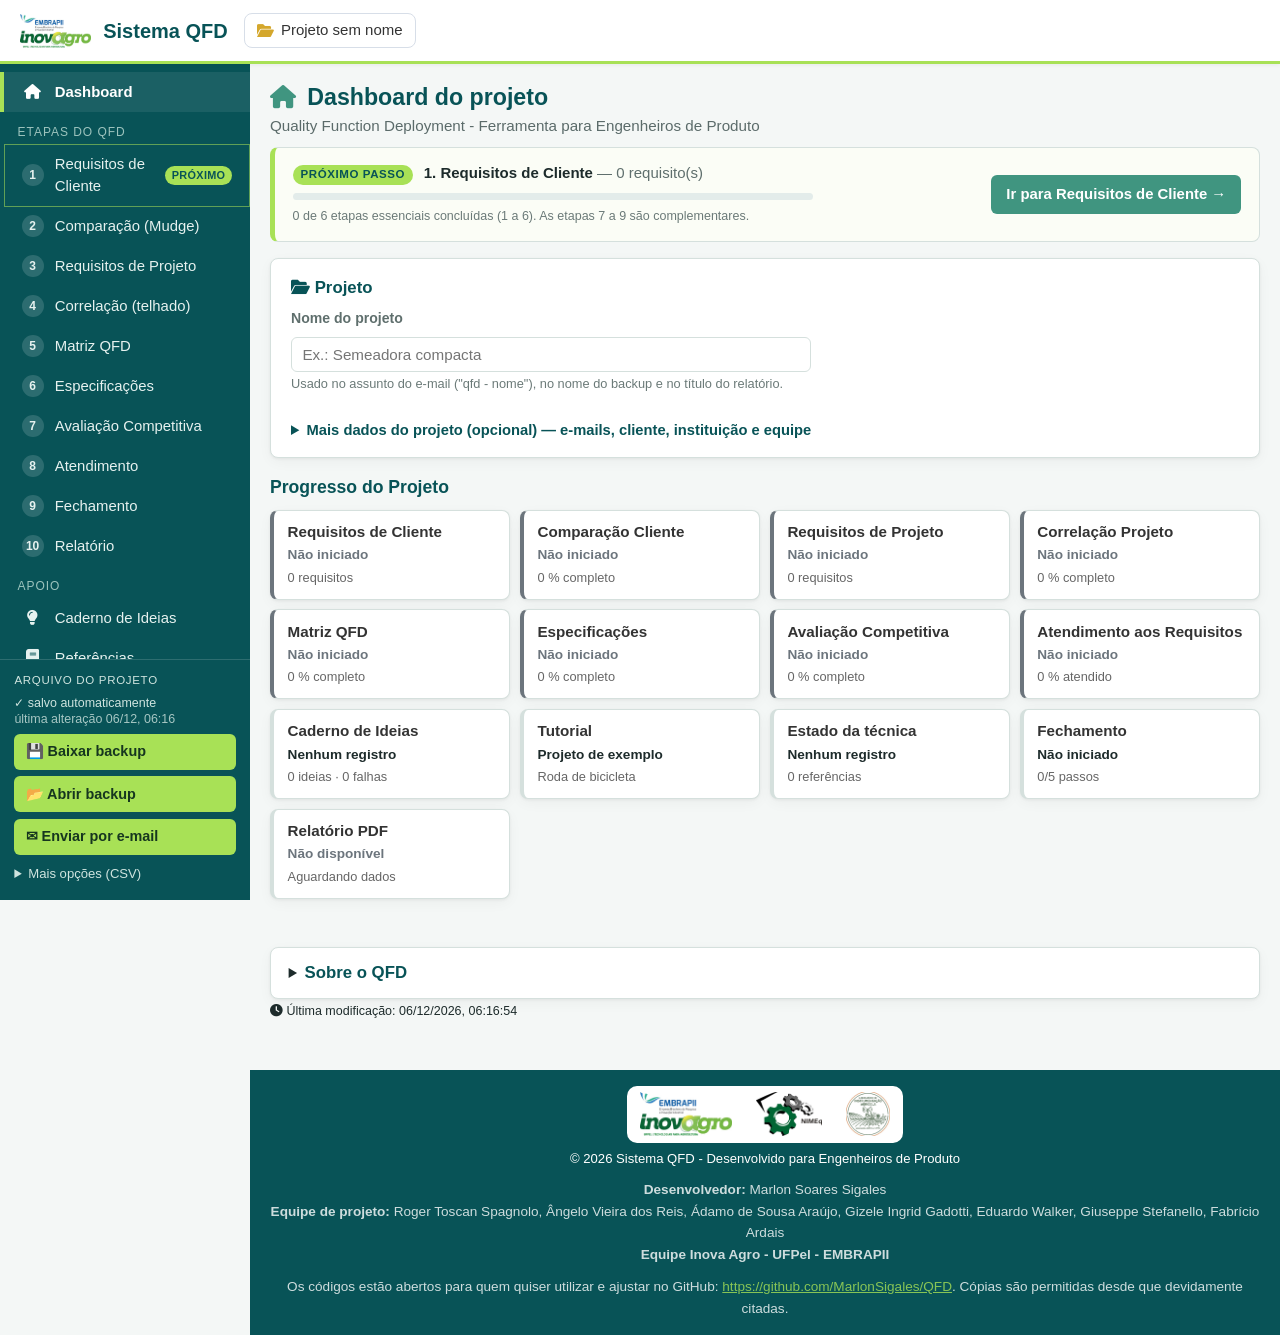
==== index.html @ 93e486d7 "Avaliação competitiva: nosso produto como asterisco no gráfico Além da cor, o nosso produto passa a " ====
<!DOCTYPE html>
<html lang="pt-BR">
<head>
    <meta charset="UTF-8">
    <meta name="viewport" content="width=device-width, initial-scale=1.0">
    <title>Sistema QFD - Quality Function Deployment</title>
    <!-- Preload para o CSS carregar imediatamente (evita carregar só após clique no file://) -->
    <link rel="preload" href="css/style.css?v=20261027d" as="style">
    <link rel="stylesheet" href="css/style.css?v=20261027d">
    <link rel="stylesheet" href="https://cdnjs.cloudflare.com/ajax/libs/font-awesome/6.0.0/css/all.min.css">
</head>
<body class="page-dashboard">

    <header class="topbar">
        <button type="button" class="sidebar-toggle" aria-label="Abrir o menu" aria-controls="sidebar" aria-expanded="false"><i class="fas fa-bars"></i></button>
        <a href="index.html" class="topbar-marca" title="Dashboard">
            <img src="img/logo-inovaagro.png" alt="EMBRAPII - Inova Agro" height="34">
            <span>Sistema QFD</span>
        </a>
        <span class="topbar-projeto" title="Nome do projeto (editar no Dashboard)"><i class="fas fa-folder-open"></i> <span id="topbar-projeto-nome">Projeto</span></span>
        <span class="topbar-selo" title="Os dados ficam salvos neste navegador; exporte o backup para levar a outro computador"><i class="fas fa-globe"></i> guardado no navegador</span>
        <div class="topbar-acoes">
            <div class="nav-dropdown topbar-backup">
                <a href="#" class="dropdown-toggle"><i class="fas fa-database"></i> <span class="topbar-rotulo">Backup &amp; Export</span> <i class="fas fa-chevron-down topbar-seta"></i></a>
                <div class="dropdown-menu">
                    <a href="#" onclick="exportProjectData()"><i class="fas fa-download"></i> Exportar Backup (JSON)</a>
                    <a href="#" onclick="exportarEEnviarEmail()"><i class="fas fa-envelope"></i> Exportar e enviar por e-mail</a>
                    <a href="#" onclick="document.getElementById('import-file').click()"><i class="fas fa-upload"></i> Importar Backup (JSON)</a>
                    <hr>
                    <a href="#" onclick="document.getElementById('import-csv-cliente').click()"><i class="fas fa-file-csv"></i> Importar Req. Cliente (CSV)</a>
                    <a href="#" onclick="document.getElementById('import-csv-projeto').click()"><i class="fas fa-file-csv"></i> Importar Req. Projeto (CSV)</a>
                    <hr>
                    <a href="#" onclick="exportPageData('cliente')"><i class="fas fa-file-export"></i> Exportar Req. Cliente</a>
                    <a href="#" onclick="exportPageData('projeto')"><i class="fas fa-file-export"></i> Exportar Req. Projeto</a>
                    <a href="#" onclick="exportPageData('matriz')"><i class="fas fa-file-export"></i> Exportar Matriz QFD</a>
                </div>
            </div>
        </div>
        <input type="file" id="import-file" style="display: none;" onchange="importProjectData(event)" accept=".json">
        <input type="file" id="import-csv-cliente" style="display: none;" onchange="importCSV(event, 'cliente')" accept=".csv">
        <input type="file" id="import-csv-projeto" style="display: none;" onchange="importCSV(event, 'projeto')" accept=".csv">
    </header>
    <div class="app-shell">
    <aside class="sidebar" id="sidebar">
        <nav aria-label="Etapas do QFD">
            <a href="index.html" class="sidebar-link ativo" aria-current="page" title="Dashboard"><i class="fas fa-home"></i><span>Dashboard</span></a>
            <div class="sidebar-grupo">Etapas do QFD</div>
            <a href="pages/requisitos-cliente.html" class="sidebar-link" title="Requisitos de Cliente"><span class="sidebar-num">1</span><span>Requisitos de Cliente</span></a>
            <a href="pages/comparacao-cliente.html" class="sidebar-link" title="Comparação (Mudge)"><span class="sidebar-num">2</span><span>Comparação (Mudge)</span></a>
            <a href="pages/requisitos-projeto.html" class="sidebar-link" title="Requisitos de Projeto"><span class="sidebar-num">3</span><span>Requisitos de Projeto</span></a>
            <a href="pages/correlacao-projeto.html" class="sidebar-link" title="Correlação (telhado)"><span class="sidebar-num">4</span><span>Correlação (telhado)</span></a>
            <a href="pages/matriz-qfd.html" class="sidebar-link" title="Matriz QFD"><span class="sidebar-num">5</span><span>Matriz QFD</span></a>
            <a href="pages/especificacoes.html" class="sidebar-link" title="Especificações"><span class="sidebar-num">6</span><span>Especificações</span></a>
            <a href="pages/avaliacao-competitiva.html" class="sidebar-link" title="Avaliação Competitiva"><span class="sidebar-num">7</span><span>Avaliação Competitiva</span></a>
            <a href="pages/atendimento-requisitos.html" class="sidebar-link" title="Atendimento"><span class="sidebar-num">8</span><span>Atendimento</span></a>
            <a href="pages/fechamento.html" class="sidebar-link" title="Fechamento (abstração e função global)"><span class="sidebar-num">9</span><span>Fechamento</span></a>
            <a href="pages/relatorio.html" class="sidebar-link" title="Relatório"><span class="sidebar-num">10</span><span>Relatório</span></a>
            <div class="sidebar-grupo">Apoio</div>
            <a href="pages/ideias.html" class="sidebar-link" title="Caderno de Ideias"><i class="fas fa-lightbulb"></i><span>Caderno de Ideias</span></a>
            <a href="pages/referencias.html" class="sidebar-link" title="Estado da técnica e referências"><i class="fas fa-book"></i><span>Referências</span></a>
            <a href="pages/tutorial.html" class="sidebar-link" title="Tutorial: projeto de exemplo (roda de bicicleta)"><i class="fas fa-graduation-cap"></i><span>Tutorial</span></a>
        </nav>
    </aside>
        <div class="app-conteudo">
            <div class="page-titulo">
                <h1><i class="fas fa-home"></i> Dashboard do projeto</h1>
                <p>Quality Function Deployment - Ferramenta para Engenheiros de Produto</p>
            </div>

    <main class="main-content">
        <div class="container">
            <div class="dashboard">

                <div class="proximo-passo" id="proximo-passo"></div>

                <div class="projeto-card">
                    <h3><i class="fas fa-folder-open"></i> Projeto</h3>
                    <div class="projeto-campos projeto-campos-nome">
                        <div class="form-group">
                            <label for="projeto-nome">Nome do projeto</label>
                            <input type="text" id="projeto-nome" class="form-control" maxlength="100" placeholder="Ex.: Semeadora compacta">
                            <small class="form-text">Usado no assunto do e-mail ("qfd - nome"), no nome do backup e no título do relatório.</small>
                        </div>
                    </div>
                    <details class="projeto-mais" id="projeto-mais">
                        <summary>Mais dados do projeto (opcional) — e-mails, cliente, instituição e equipe <span id="projeto-mais-n"></span></summary>
                        <div class="projeto-campos">
                        <div class="form-group">
                            <label for="projeto-emails">E-mails dos envolvidos</label>
                            <textarea id="projeto-emails" class="form-control" rows="2" placeholder="pessoa@exemplo.com, outra@exemplo.com"></textarea>
                            <small class="form-text" id="projeto-emails-aviso">Separe por vírgula ou linha. Recebem o backup ao exportar.</small>
                        </div>
                        <div class="form-group">
                            <label for="projeto-cliente">Cliente</label>
                            <input type="text" id="projeto-cliente" class="form-control" maxlength="120" placeholder="Empresa ou pessoa para quem o produto é desenvolvido">
                        </div>
                        <div class="form-group">
                            <label for="projeto-instituicao">Instituição</label>
                            <input type="text" id="projeto-instituicao" class="form-control" maxlength="160" placeholder="Ex.: UFPel - Inova Agro - EMBRAPII">
                        </div>
                        <div class="form-group projeto-equipe">
                            <label for="projeto-equipe">Equipe</label>
                            <textarea id="projeto-equipe" class="form-control" rows="3" placeholder="Uma pessoa por linha, ex.: Roger Spagnolo — coordenador"></textarea>
                            <small class="form-text">Aparecem na capa do relatório.</small>
                        </div>
                        </div>
                    <div class="projeto-acoes">
                        <button type="button" class="btn btn-primary" onclick="exportarEEnviarEmail()"><i class="fas fa-envelope"></i> Exportar e enviar por e-mail</button>
                        <button type="button" class="btn btn-secondary" id="btn-compartilhar" style="display: none;" onclick="compartilharBackup()"><i class="fas fa-share-alt"></i> Compartilhar com o arquivo anexado</button>
                    </div>
                    <p class="projeto-dica">O e-mail abre já com os envolvidos e o assunto; anexe o arquivo .json que é baixado na mesma hora (links de e-mail não conseguem anexar sozinhos).</p>
                    </details>
                </div>

                <div class="progress-section">
                    <h3>Progresso do Projeto</h3>
                    <div class="progress-cards">
                        <div class="progress-card clickable" id="progress-cliente" onclick="window.location.href='pages/requisitos-cliente.html'">
                            <div class="card-icon">
                                <i class="fas fa-users"></i>
                            </div>
                            <div class="card-content">
                                <h4>Requisitos de Cliente</h4>
                                <p class="status" id="status-cliente">Não iniciado</p>
                                <span class="count" id="count-cliente">0 requisitos</span>
                            </div>
                        </div>

                        <div class="progress-card clickable" id="progress-comparacao" onclick="window.location.href='pages/comparacao-cliente.html'">
                            <div class="card-icon">
                                <i class="fas fa-balance-scale"></i>
                            </div>
                            <div class="card-content">
                                <h4>Comparação Cliente</h4>
                                <p class="status" id="status-comparacao">Não iniciado</p>
                                <span class="count" id="count-comparacao">0% completo</span>
                            </div>
                        </div>

                        <div class="progress-card clickable" id="progress-projeto" onclick="window.location.href='pages/requisitos-projeto.html'">
                            <div class="card-icon">
                                <i class="fas fa-project-diagram"></i>
                            </div>
                            <div class="card-content">
                                <h4>Requisitos de Projeto</h4>
                                <p class="status" id="status-projeto">Não iniciado</p>
                                <span class="count" id="count-projeto">0 requisitos</span>
                            </div>
                        </div>

                        <div class="progress-card clickable" id="progress-correlacao" onclick="window.location.href='pages/correlacao-projeto.html'">
                            <div class="card-icon">
                                <i class="fas fa-network-wired"></i>
                            </div>
                            <div class="card-content">
                                <h4>Correlação Projeto</h4>
                                <p class="status" id="status-correlacao">Não iniciado</p>
                                <span class="count" id="count-correlacao">0% completo</span>
                            </div>
                        </div>

                        <div class="progress-card clickable" id="progress-qfd" onclick="window.location.href='pages/matriz-qfd.html'">
                            <div class="card-icon">
                                <i class="fas fa-table"></i>
                            </div>
                            <div class="card-content">
                                <h4>Matriz QFD</h4>
                                <p class="status" id="status-qfd">Não iniciado</p>
                                <span class="count" id="count-qfd">0% completo</span>
                            </div>
                        </div>

                        <div class="progress-card clickable" id="progress-especificacoes" onclick="window.location.href='pages/especificacoes.html'">
                            <div class="card-icon">
                                <i class="fas fa-clipboard-list"></i>
                            </div>
                            <div class="card-content">
                                <h4>Especificações</h4>
                                <p class="status" id="status-especificacoes">Não iniciado</p>
                                <span class="count" id="count-especificacoes">0% completo</span>
                            </div>
                        </div>

                        <div class="progress-card clickable" id="progress-competitiva" onclick="window.location.href='pages/avaliacao-competitiva.html'">
                            <div class="card-icon">
                                <i class="fas fa-chart-line"></i>
                            </div>
                            <div class="card-content">
                                <h4>Avaliação Competitiva</h4>
                                <p class="status" id="status-competitiva">Não iniciado</p>
                                <span class="count" id="count-competitiva">0% completo</span>
                            </div>
                        </div>

                        <div class="progress-card clickable" id="progress-atendimento" onclick="window.location.href='pages/atendimento-requisitos.html'">
                            <div class="card-icon">
                                <i class="fas fa-check-double"></i>
                            </div>
                            <div class="card-content">
                                <h4>Atendimento aos Requisitos</h4>
                                <p class="status" id="status-atendimento">Não iniciado</p>
                                <span class="count" id="count-atendimento">0% atendido</span>
                            </div>
                        </div>

                        <div class="progress-card clickable" id="progress-ideias" onclick="window.location.href='pages/ideias.html'">
                            <div class="card-icon">
                                <i class="fas fa-lightbulb"></i>
                            </div>
                            <div class="card-content">
                                <h4>Caderno de Ideias</h4>
                                <p class="status" id="status-ideias">Nenhum registro</p>
                                <span class="count" id="count-ideias">0 ideias · 0 falhas</span>
                            </div>
                        </div>

                        <div class="progress-card clickable" id="progress-tutorial" onclick="window.location.href='pages/tutorial.html'">
                            <div class="card-icon">
                                <i class="fas fa-graduation-cap"></i>
                            </div>
                            <div class="card-content">
                                <h4>Tutorial</h4>
                                <p class="status">Projeto de exemplo</p>
                                <span class="count">Roda de bicicleta</span>
                            </div>
                        </div>

                        <div class="progress-card clickable" id="progress-referencias" onclick="window.location.href='pages/referencias.html'">
                            <div class="card-icon">
                                <i class="fas fa-book"></i>
                            </div>
                            <div class="card-content">
                                <h4>Estado da técnica</h4>
                                <p class="status" id="status-referencias">Nenhum registro</p>
                                <span class="count" id="count-referencias">0 referências</span>
                            </div>
                        </div>

                        <div class="progress-card clickable" id="progress-fechamento" onclick="window.location.href='pages/fechamento.html'">
                            <div class="card-icon">
                                <i class="fas fa-flag-checkered"></i>
                            </div>
                            <div class="card-content">
                                <h4>Fechamento</h4>
                                <p class="status" id="status-fechamento">Não iniciado</p>
                                <span class="count" id="count-fechamento">0/5 passos</span>
                            </div>
                        </div>

                        <div class="progress-card clickable" id="progress-relatorio" onclick="window.location.href='pages/relatorio.html'">
                            <div class="card-icon">
                                <i class="fas fa-file-pdf"></i>
                            </div>
                            <div class="card-content">
                                <h4>Relatório PDF</h4>
                                <p class="status" id="status-relatorio">Não disponível</p>
                                <span class="count" id="count-relatorio">Aguardando dados</span>
                            </div>
                        </div>
                    </div>
                </div>

                <details class="info-section sobre-qfd">
                    <summary><h3>Sobre o QFD</h3></summary>
                    <p>O Quality Function Deployment (QFD) é uma metodologia de desenvolvimento de produtos que traduz as necessidades dos clientes em características técnicas específicas. Este sistema guia você através de todas as etapas necessárias para criar uma matriz QFD completa.</p>
                    
                    <div class="steps-overview">
                        <div class="step">
                            <div class="step-number">1</div>
                            <div class="step-content">
                                <h4>Requisitos de Cliente</h4>
                                <p>Defina o que o cliente deseja do produto</p>
                            </div>
                        </div>
                        <div class="step">
                            <div class="step-number">2</div>
                            <div class="step-content">
                                <h4>Comparação Par a Par</h4>
                                <p>Hierarquize a importância dos requisitos</p>
                            </div>
                        </div>
                        <div class="step">
                            <div class="step-number">3</div>
                            <div class="step-content">
                                <h4>Requisitos de Projeto</h4>
                                <p>Defina as características técnicas</p>
                            </div>
                        </div>
                        <div class="step">
                            <div class="step-number">4</div>
                            <div class="step-content">
                                <h4>Correlação</h4>
                                <p>Analise as relações entre requisitos técnicos</p>
                            </div>
                        </div>
                        <div class="step">
                            <div class="step-number">5</div>
                            <div class="step-content">
                                <h4>Matriz QFD</h4>
                                <p>Relacione requisitos de cliente com projeto</p>
                            </div>
                        </div>
                        <div class="step">
                            <div class="step-number">6</div>
                            <div class="step-content">
                                <h4>Especificações</h4>
                                <p>Defina unidades, valores e aspectos indesejáveis</p>
                            </div>
                        </div>
                        <div class="step">
                            <div class="step-number">7</div>
                            <div class="step-content">
                                <h4>Avaliação Competitiva</h4>
                                <p>Compare com os concorrentes na visão dos clientes</p>
                            </div>
                        </div>
                        <div class="step">
                            <div class="step-number">8</div>
                            <div class="step-content">
                                <h4>Atendimento</h4>
                                <p>Verifique quanto o projeto atende a cada requisito do cliente</p>
                            </div>
                        </div>
                        <div class="step">
                            <div class="step-number">9</div>
                            <div class="step-content">
                                <h4>Relatório</h4>
                                <p>Gere o documento final em PDF</p>
                            </div>
                        </div>
                    </div>
                </details>
            </div>
        </div>
    </main>

    <footer class="footer">
        <div class="container">
            <div class="footer-logos">
                <img src="img/logo-inovaagro.png" alt="EMBRAPII - Inova Agro - UFPel" height="64">
                <img src="img/logo-nimeq.png" alt="NIMEq" height="64">
                <img src="img/logo-instagri.png" alt="Laboratório de Instrumentação Agrícola - UFPel" height="64">
            </div>
            <p>&copy; 2026 Sistema QFD - Desenvolvido para Engenheiros de Produto</p>
            <p class="footer-credits">
                <strong>Desenvolvedor:</strong> Marlon Soares Sigales<br>
                <strong>Equipe de projeto:</strong> Roger Toscan Spagnolo, Ângelo Vieira dos Reis, Ádamo de Sousa Araújo, Gizele Ingrid Gadotti, Eduardo Walker, Giuseppe Stefanello, Fabrício Ardais<br>
                <strong>Equipe Inova Agro - UFPel - EMBRAPII</strong>
            </p>
            <p class="footer-credits">
                Os códigos estão abertos para quem quiser utilizar e ajustar no GitHub: <a href="https://github.com/MarlonSigales/QFD" target="_blank" rel="noopener">https://github.com/MarlonSigales/QFD</a>.
                Cópias são permitidas desde que devidamente citadas.
            </p>
        </div>
    </footer>
        </div>
    </div>

    <script src="js/database.js?v=20261027d"></script>
    <script src="js/utils.js?v=20261027d"></script>
    <script src="js/dashboard.js?v=20261027d"></script>
</body>
</html>
---- css/style.css ----
/* Reset e configurações básicas */
* {
    margin: 0;
    padding: 0;
    box-sizing: border-box;
}

:root {
    /* Identidade visual do Gestão de Projetos (Inova Agro) */
    --qfd-teal: #085357;        /* barra lateral, títulos */
    --qfd-teal-claro: #1b6064;  /* item ativo da barra lateral */
    --qfd-verde: #409580;       /* botões, subtítulos, barras */
    --qfd-verde-escuro: #337a68;
    --qfd-limao: #a8e156;       /* destaques */
    --qfd-verde-claro: #eef7f4; /* fundos de destaque */
    --qfd-tabela: #eef5d5;      /* cabeçalho de tabela claro */
    --qfd-fundo: #f4f7f6;
    --qfd-perigo: #b3261e;
    --qfd-sidebar: 250px;
    --qfd-topbar: 64px;
}

body {
    font-family: 'Segoe UI', Tahoma, Geneva, Verdana, sans-serif;
    line-height: 1.6;
    color: #333;
    background-color: var(--qfd-fundo);
}

.container {
    max-width: 1200px;
    margin: 0 auto;
    padding: 0 20px;
}

/* Conteúdo principal */
.main-content {
    padding: 2rem 0;
    min-height: calc(100vh - 200px);
}

/* Dashboard */
.dashboard h2 {
    color: #333;
    margin-bottom: 2rem;
    font-size: 2rem;
    text-align: center;
}

.progress-section {
    margin-bottom: 3rem;
}

.progress-section h3 {
    color: #555;
    margin-bottom: 1.5rem;
    font-size: 1.5rem;
}

.progress-cards {
    display: grid;
    grid-template-columns: repeat(auto-fit, minmax(300px, 1fr));
    gap: 1.5rem;
    margin-bottom: 2rem;
}

.progress-card {
    background: white;
    border-radius: 12px;
    padding: 1.5rem;
    box-shadow: 0 4px 15px rgba(0,0,0,0.1);
    transition: transform 0.3s ease, box-shadow 0.3s ease;
    border-left: 4px solid var(--qfd-verde);
}

.progress-card:hover {
    transform: translateY(-5px);
    box-shadow: 0 8px 25px rgba(0,0,0,0.15);
}

.progress-card.clickable {
    cursor: pointer;
}

.progress-card {
    display: flex;
    align-items: center;
    gap: 1rem;
}

.card-icon {
    background: var(--qfd-verde);
    color: white;
    width: 60px;
    height: 60px;
    border-radius: 12px;
    display: flex;
    align-items: center;
    justify-content: center;
    font-size: 1.5rem;
}

.card-content h4 {
    color: #333;
    margin-bottom: 0.5rem;
    font-size: 1.1rem;
}

.status {
    font-weight: 600;
    margin-bottom: 0.25rem;
}

.status.completed {
    color: #28a745;
}

.status.in-progress {
    color: #ffc107;
}

.status.not-started {
    color: #6c757d;
}

.count {
    font-size: 0.9rem;
    color: #666;
}

/* Ações rápidas */
.quick-actions {
    margin-bottom: 3rem;
}

.quick-actions h3 {
    color: #555;
    margin-bottom: 1.5rem;
    font-size: 1.5rem;
}

.action-buttons {
    display: flex;
    gap: 1rem;
    flex-wrap: wrap;
}

/* Botões */
.btn {
    display: inline-flex;
    align-items: center;
    gap: 0.5rem;
    padding: 0.75rem 1.5rem;
    border: none;
    border-radius: 8px;
    text-decoration: none;
    font-weight: 600;
    cursor: pointer;
    transition: all 0.3s ease;
    font-size: 0.95rem;
}

.btn-primary {
    background: var(--qfd-verde);
    color: white;
}

.btn-primary:hover {
    transform: translateY(-2px);
    box-shadow: 0 5px 15px rgba(64, 149, 128, 0.4);
}

.btn-secondary {
    background: #6c757d;
    color: white;
}

.btn-secondary:hover {
    background: #5a6268;
    transform: translateY(-2px);
}

.btn-danger {
    background: #dc3545;
    color: white;
}

.btn-danger:hover {
    background: #c82333;
    transform: translateY(-2px);
}

.btn-success {
    background: #28a745;
    color: white;
}

.btn-success:hover {
    background: #218838;
    transform: translateY(-2px);
}

/* Seção de informações */
.info-section {
    background: white;
    border-radius: 12px;
    padding: 2rem;
    box-shadow: 0 4px 15px rgba(0,0,0,0.1);
}

.info-section h3 {
    color: #333;
    margin-bottom: 1rem;
    font-size: 1.5rem;
}

.info-section p {
    color: #666;
    margin-bottom: 2rem;
    line-height: 1.7;
}

.steps-overview {
    display: grid;
    grid-template-columns: repeat(auto-fit, minmax(250px, 1fr));
    gap: 1.5rem;
}

.step {
    display: flex;
    align-items: flex-start;
    gap: 1rem;
}

.step-number {
    background: var(--qfd-verde);
    color: white;
    width: 40px;
    height: 40px;
    border-radius: 50%;
    display: flex;
    align-items: center;
    justify-content: center;
    font-weight: bold;
    flex-shrink: 0;
}

.step-content h4 {
    color: #333;
    margin-bottom: 0.5rem;
    font-size: 1rem;
}

.step-content p {
    color: #666;
    font-size: 0.9rem;
    margin: 0;
}

/* Formulários */
.form-group {
    margin-bottom: 1.5rem;
}

.form-group label {
    display: block;
    margin-bottom: 0.5rem;
    font-weight: 600;
    color: #333;
}

.form-control {
    width: 100%;
    padding: 0.75rem;
    border: 2px solid #e9ecef;
    border-radius: 8px;
    font-size: 1rem;
    transition: border-color 0.3s ease;
}

.form-control:focus {
    outline: none;
    border-color: var(--qfd-verde);
    box-shadow: 0 0 0 3px rgba(64, 149, 128, 0.1);
}

.form-control.error {
    border-color: #dc3545;
}

/* Tabelas */
.table-container {
    background: white;
    border-radius: 12px;
    overflow: hidden;
    box-shadow: 0 4px 15px rgba(0,0,0,0.1);
    margin-bottom: 2rem;
}

.table {
    width: 100%;
    border-collapse: collapse;
}

.table th,
.table td {
    padding: 1rem;
    text-align: left;
    border-bottom: 1px solid #e9ecef;
}

.table th {
    background: #f8f9fa;
    font-weight: 600;
    color: #333;
}

.table tbody tr:hover {
    background: var(--qfd-verde-claro);
}

/* Cards */
.card {
    background: white;
    border-radius: 12px;
    padding: 1.5rem;
    box-shadow: 0 4px 15px rgba(0,0,0,0.1);
    margin-bottom: 1.5rem;
}

.card-header {
    border-bottom: 1px solid #e9ecef;
    padding-bottom: 1rem;
    margin-bottom: 1rem;
}

.card-title {
    color: #333;
    font-size: 1.25rem;
    margin: 0;
}

/* Matriz QFD específica */
.qfd-container {
    position: relative;
    margin-top: 16px;
    display: flex;
    flex-direction: column;
    align-items: flex-start;
}

.qfd-roof-container {
    display: none !important; /* telhado integrado na tabela unificada */
}

.qfd-roof-container.collapsed {
    display: none;
}

.qfd-roof-table {
    border-collapse: collapse;
    margin: 0;
}

.qfd-roof-cell,
.qfd-roof-cell-readonly {
    width: var(--qfd-rp-width, 44px);
    min-width: var(--qfd-rp-width, 44px);
    max-width: var(--qfd-rp-width, 44px);
    height: 28px;
    border: 1px solid #ddd;
    background: #f8fafc;
    text-align: center;
    vertical-align: middle;
    font-weight: 700;
    font-size: 0.8rem;
    padding: 0;
}

.qfd-roof-cell-readonly {
    pointer-events: none;
    user-select: none;
    cursor: default;
}

.qfd-roof-empty,
.qfd-roof-side-empty {
    width: var(--qfd-rp-width, 44px);
    min-width: var(--qfd-rp-width, 44px);
    max-width: var(--qfd-rp-width, 44px);
    height: 28px;
    border: none;
    background: transparent;
    pointer-events: none;
}

.qfd-roof-label {
    background: var(--qfd-verde-claro);
    color: var(--qfd-teal);
    font-size: 0.75rem;
    font-weight: 600;
    text-align: center;
    vertical-align: middle;
    min-width: 200px;
    pointer-events: none;
}

.qfd-roof-row {
    pointer-events: none;
}

.qfd-roof-cell .symbol {
    font-weight: bold;
}

.qfd-matrix {
    overflow-x: auto;
    background: white;
    border-radius: 0 0 12px 12px;
    box-shadow: 0 4px 15px rgba(0,0,0,0.1);
    width: 100%;
}

.qfd-table {
    min-width: 800px;
    border-collapse: collapse;
}

.qfd-table {
    --qfd-rp-width: 44px;
}

.qfd-table th,
.qfd-table td {
    border: 1px solid #ddd;
    padding: 0.35rem;
    text-align: center;
}

.qfd-table .influence-cell {
    min-width: var(--qfd-rp-width, 44px);
    width: var(--qfd-rp-width, 44px);
    cursor: pointer;
}

.qfd-table th {
    background: var(--qfd-verde);
    color: white;
    font-weight: 600;
}

.qfd-table .req-number-cell {
    width: var(--qfd-rp-width, 44px);
    min-width: var(--qfd-rp-width, 44px);
    max-width: var(--qfd-rp-width, 44px);
    height: 88px;
    padding: 4px 2px;
    vertical-align: bottom;
    cursor: help;
}

.qfd-table .req-number-cell .rp-id {
    display: inline-block;
    writing-mode: vertical-rl;
    transform: rotate(180deg);
    font-size: 0.75rem;
    line-height: 1;
    letter-spacing: 0.2px;
    font-weight: 700;
}

.qfd-table .req-number-cell .rp-sentido {
    display: block;
    font-size: 0.7rem;
    margin-top: 2px;
    opacity: 0.9;
}

.qfd-table .row-header {
    background: #f8f9fa;
    color: #333;
    text-align: left;
    font-weight: 600;
    min-width: 200px;
    position: sticky;
    left: 0;
    z-index: 10;
}

.importance-header,
.importance-value-cell,
.importance-percent-cell {
    min-width: 72px !important;
    width: 72px;
}

.importance-value-cell {
    background: var(--qfd-verde-claro);
    font-weight: bold;
}

.importance-percent-cell {
    background: var(--qfd-verde-claro);
    color: var(--qfd-verde);
}

/* Rodapé da Matriz QFD: somas por requisito de projeto */
.qfd-sum-row td,
.qfd-sum-row th {
    background: var(--qfd-verde-claro);
    font-size: 0.85rem;
    text-align: center;
}

.qfd-sum-row th.row-header {
    text-align: right;
    font-weight: 600;
}

.qfd-sum-total td {
    font-weight: bold;
    border-top: 2px solid var(--qfd-verde);
}

.qfd-sum-percent td {
    color: var(--qfd-verde);
}

/* Destaque da célula ativa no fluxo de preenchimento */
.influence-cell.active-a {
    outline: 2px solid var(--qfd-verde);
    outline-offset: -2px;
}

.influence-cell.active-b {
    outline: 2px solid #16a34a;
    outline-offset: -2px;
}

/* Footer */
.footer {
    background: #333;
    color: white;
    text-align: center;
    padding: 1.5rem 0;
    margin-top: 3rem;
}

.footer-credits {
    font-size: 0.85rem;
    margin-top: 10px;
    opacity: 0.8;
    line-height: 1.6;
}

.footer-credits a {
    color: var(--qfd-limao);
}

/* Responsividade */
@media (max-width: 768px) {
    .progress-cards {
        grid-template-columns: 1fr;
    }
    
    .action-buttons {
        flex-direction: column;
    }
    
    .btn {
        justify-content: center;
    }
    
    .steps-overview {
        grid-template-columns: 1fr;
    }
}

/* Animações */
@keyframes fadeIn {
    from {
        opacity: 0;
        transform: translateY(20px);
    }
    to {
        opacity: 1;
        transform: translateY(0);
    }
}

.fade-in {
    animation: fadeIn 0.5s ease-out;
}

/* Estados de loading */
.loading {
    opacity: 0.6;
    pointer-events: none;
}

.spinner {
    border: 3px solid #f3f3f3;
    border-top: 3px solid var(--qfd-verde);
    border-radius: 50%;
    width: 30px;
    height: 30px;
    animation: spin 1s linear infinite;
    margin: 20px auto;
}

@keyframes spin {
    0% { transform: rotate(0deg); }
    100% { transform: rotate(360deg); }
}

/* Tooltip/Hover Styles */
[data-tooltip] {
    position: relative;
    cursor: help;
}

.report-dict-list {
    margin: 0.5rem 0 1rem 1.25rem;
    padding: 0;
}

.report-dict-list li {
    margin-bottom: 0.35rem;
}

.report-hint {
    font-size: 0.9rem;
    color: #64748b;
    margin-bottom: 0.75rem;
}

/* Alertas */
.alert {
    padding: 1rem;
    border-radius: 8px;
    margin-bottom: 1rem;
    border-left: 4px solid;
}

.alert-success {
    background: #d4edda;
    color: #155724;
    border-left-color: #28a745;
}

.alert-warning {
    background: #fff3cd;
    color: #856404;
    border-left-color: #ffc107;
}

.alert-danger {
    background: #f8d7da;
    color: #721c24;
    border-left-color: #dc3545;
}

.alert-info {
    background: #d1ecf1;
    color: #0c5460;
    border-left-color: #17a2b8;
}

/* Estilos para Dropdown Menu */
.dropdown-menu {
    background-color: white;
    border-top: 2px solid var(--qfd-verde);
}

.dropdown-menu a {
    border-left: 3px solid transparent;
    white-space: nowrap;
}

.dropdown-menu a:hover {
    background-color: var(--qfd-verde-claro);
    border-left-color: var(--qfd-verde);
    padding-left: 20px;
}

/* ========================================================================
   FILTROS DA ANÁLISE (Correlação Projeto)
   ======================================================================== */

.analysis-item.visible {
    display: block;
}

/* Efeito de Hover nas células da matriz */
.influence-cell:hover, .matrix-comparison:hover {
    background-color: var(--qfd-verde-claro) !important;
    cursor: help;
}

.row-header:hover, .matrix-row-header:hover, .matrix-header-cell:hover {
    background-color: var(--qfd-verde-claro) !important;
    cursor: help;
}

/* Correções para Matriz de Comparação */
.matrix-table-wrapper {
    overflow-x: auto;
    max-width: 100%;
    border-radius: 8px;
    box-shadow: 0 2px 10px rgba(0,0,0,0.05);
}

.matrix-table {
    display: table;
    border-collapse: collapse;
    min-width: 100%;
    background: white;
}

.matrix-row {
    display: table-row;
}

.matrix-cell {
    display: table-cell;
    padding: 12px;
    border: 1px solid #e9ecef;
    text-align: center;
    vertical-align: middle;
    min-width: 80px;
}

.matrix-header .matrix-cell {
    background: #f8f9fa;
    font-weight: bold;
    position: sticky;
    top: 0;
    z-index: 10;
}

.matrix-row-header {
    background: #f8f9fa;
    font-weight: bold;
    text-align: left;
    min-width: 200px;
    max-width: 300px;
    white-space: nowrap;
    overflow: hidden;
    text-overflow: ellipsis;
    position: sticky;
    left: 0;
    z-index: 5;
}

.matrix-corner {
    position: sticky;
    left: 0;
    top: 0;
    z-index: 15;
    background: #e9ecef !important;
}

/* Estilos para Somatórios */
.req-summary {
    display: block;
    font-size: 0.8rem;
    color: var(--qfd-verde);
    margin-top: 4px;
}

.matrix-row-total, .matrix-column-total, .matrix-grand-total {
    background: var(--qfd-verde-claro) !important;
    font-weight: bold;
    color: #4a5568;
}

/* Hovers e Tooltips */
.matrix-comparison:hover {
    background-color: var(--qfd-verde-claro) !important;
    cursor: pointer;
}

.matrix-header-cell:hover, .matrix-row-header:hover {
    background-color: #f1f3f5 !important;
}

/* ========================================================================
   MATRIZ DE COMPARAÇÃO - EXIBIÇÃO DO RESULTADO NA CÉLULA
   (número do requisito em cima, importância embaixo)
   ======================================================================== */

.matrix-comparison .comparison-result {
    display: flex;
    flex-direction: column;
    align-items: center;
    justify-content: center;
    gap: 4px;
    line-height: 1.1;
}

.matrix-comparison .comparison-winner .winner-indicator {
    font-weight: 800;
    font-size: 1.05rem;
    color: #212529;
}

.matrix-comparison .comparison-importance .value-indicator {
    font-weight: 700;
    font-size: 0.95rem;
}

/* Cores por importância */
.matrix-comparison .comparison-importance.importance-1 .value-indicator {
    color: #1e60ff; /* azul */
}

.matrix-comparison .comparison-importance.importance-3 .value-indicator {
    color: #1f9d55; /* verde */
}

.matrix-comparison .comparison-importance.importance-5 .value-indicator {
    color: #dc3545; /* vermelho */
    font-weight: 900; /* 5 mais destacado */
}

/* Legenda Separada */
.matrix-legend {
    padding: 1rem;
}

.legend-item {
    padding: 0.75rem;
    background: #f8f9fa;
    border-radius: 6px;
    border-left: 3px solid var(--qfd-verde);
}

.legend-number {
    background: var(--qfd-verde);
    color: white;
    width: 24px;
    height: 24px;
    border-radius: 50%;
    display: flex;
    align-items: center;
    justify-content: center;
    font-size: 0.8rem;
    font-weight: bold;
    flex-shrink: 0;
}

.legend-text {
    flex: 1;
    font-size: 0.9rem;
    white-space: nowrap;
    overflow: hidden;
    text-overflow: ellipsis;
}

.legend-score {
    font-size: 0.8rem;
    font-weight: bold;
    color: #4a5568;
    background: #e2e8f0;
    padding: 2px 8px;
    border-radius: 10px;
}

/* ===== ESTILOS PARA RELATÓRIO PDF ===== */

/* ------------------------------------------------------------------------
   Preview do relatório (relatorio.html / relatorio.js)
   ------------------------------------------------------------------------ */

.report-preview-content {
    background: #eef2f7;
    padding: 1.5rem;
    border-radius: 14px;
    border: 1px solid #d7dee8;
}

.report-page {
    background: white;
    max-width: 980px;
    margin: 0 auto;
    padding: 0;
    border-radius: 14px;
    box-shadow: 0 18px 45px rgba(16, 24, 40, 0.12);
    color: #111827;
    overflow: hidden;
    border: 1px solid #d7dee8;
}

.report-header {
    text-align: left;
    padding: 2.25rem 2.25rem 1.5rem 2.25rem;
    background: var(--qfd-teal);
    color: #ffffff;
    border-bottom: 4px solid var(--qfd-limao);
}

.report-header h1 {
    margin: 0;
    font-size: 1.8rem;
    line-height: 1.25;
    color: #ffffff;
    letter-spacing: 0.2px;
}

.report-header h2 {
    margin: 0.65rem 0 0 0;
    font-size: 1.05rem;
    font-weight: 600;
    color: rgba(255, 255, 255, 0.85);
}

.report-header p {
    margin: 0.85rem 0 0 0;
    color: rgba(255, 255, 255, 0.8);
    font-size: 0.95rem;
}

.report-section {
    margin: 0;
    padding: 1.25rem 2.25rem;
    border: none;
    border-top: 1px solid #e5e7eb;
    background: #ffffff;
}

.report-section h3 {
    margin: 0 0 0.85rem 0;
    font-size: 1.05rem;
    color: #0f172a;
    letter-spacing: 0.3px;
    text-transform: uppercase;
    font-weight: 800;
    display: inline-flex;
    align-items: center;
    gap: 0.5rem;
    padding: 0.35rem 0.75rem;
    border-left: 4px solid var(--qfd-verde);
    background: var(--qfd-verde-claro);
    border-radius: 6px;
}

.report-section p {
    margin: 0;
    color: #374151;
    line-height: 1.65;
}

.report-table,
.roof-table {
    width: 100%;
    border-collapse: collapse;
    margin-top: 0.75rem;
    background: white;
    border: 1px solid #d7dee8;
}

.report-table thead,
.roof-table thead {
    background: var(--qfd-tabela);
    color: var(--qfd-teal);
}

.report-table th,
.report-table td,
.roof-table th,
.roof-table td {
    border: 1px solid #d7dee8;
    padding: 0.65rem 0.8rem;
    font-size: 0.92rem;
    vertical-align: top;
}

.report-table th,
.roof-table th {
    font-weight: 700;
    letter-spacing: 0.2px;
}

.report-table tbody tr:nth-child(even),
.roof-table tbody tr:nth-child(even) {
    background: #f6f8fb;
}

.report-table tbody tr:hover,
.roof-table tbody tr:hover {
    background: var(--qfd-verde-claro);
}

.roof-table td.diagonal {
    background: #e5e7eb;
}

.roof-table td.empty {
    background: #f6f8fb;
}

.roof-table td.corr-cell {
    font-weight: 700;
    text-align: center;
}

/* Separação por terços nas especificações de projeto */
.report-table tr.tercio-superior td {
    background: #dcfce7;
    border-left: 3px solid #16a34a;
}

.report-table tr.tercio-medio td {
    background: #fef2f2;
    border-left: 3px solid #dc2626;
}

.report-table tr.tercio-inferior td {
    background: #fff7ed;
    border-left: 3px solid #ea580c;
}

.report-has-tip {
    cursor: help;
}

.report-has-tip[data-tooltip]:hover {
    outline: 1px dashed var(--qfd-verde);
}

.tercios-legend {
    display: grid;
    gap: 0.45rem;
    margin: 0.25rem 0 0.9rem 0;
}

.tercios-legend .tercio-item {
    border: 1px solid #d7dee8;
    border-left-width: 5px;
    border-radius: 8px;
    padding: 0.55rem 0.7rem;
    font-size: 0.9rem;
    color: #374151;
}

.tercios-legend .tercio-item.tercio-superior {
    border-left-color: #16a34a;
    background: #ecfdf5;
}

.tercios-legend .tercio-item.tercio-medio {
    border-left-color: #dc2626;
    background: #fef2f2;
}

.tercios-legend .tercio-item.tercio-inferior {
    border-left-color: #ea580c;
    background: #fff7ed;
}

/* Matriz QFD compacta para evitar corte no PDF */
.qfd-matrix-report-wrapper {
    overflow-x: auto;
}

.qfd-matrix-report {
    table-layout: fixed;
    width: max-content;
    min-width: 100%;
}

.qfd-matrix-report .qfd-corner-cell {
    min-width: 64px;
}

.qfd-matrix-report .qfd-rp-header {
    width: 24px;
    min-width: 24px;
    max-width: 24px;
    padding: 4px 2px;
    vertical-align: bottom;
    text-align: center;
}

.qfd-matrix-report .qfd-rp-header span {
    display: inline-block;
    writing-mode: vertical-rl;
    transform: rotate(180deg);
    font-size: 0.7rem;
    line-height: 1;
}

.qfd-matrix-report .qfd-rc-label {
    font-weight: 700;
    white-space: nowrap;
}

.qfd-matrix-report .qfd-cell {
    width: 24px;
    min-width: 24px;
    max-width: 24px;
    height: 22px;
    padding: 2px;
    text-align: center;
    font-size: 0.72rem;
    line-height: 1;
}

@media (max-width: 768px) {
    .report-page {
        border-radius: 12px;
    }
    .report-preview-content {
        padding: 0.75rem;
    }
    .report-header {
        padding: 1.5rem 1.25rem 1.1rem 1.25rem;
    }
    .report-section {
        padding: 1rem 1.25rem;
    }
    .report-table th,
    .report-table td,
    .roof-table th,
    .roof-table td {
        padding: 0.45rem 0.5rem;
        font-size: 0.88rem;
    }
}

@page {
    size: A4;
    margin: 2cm;
}

@media print {
    .report-preview-content {
        background: white;
        border: none;
        padding: 0;
    }
    .report-page {
        box-shadow: none;
        border-radius: 0;
        max-width: none;
        margin: 0;
        padding: 0;
        border: none;
    }
    .report-section {
        break-inside: avoid;
    }
}

/* Estilos para Dicionário de Requisitos */
.dictionary-table {
    width: 100%;
    border-collapse: collapse;
    margin: 1rem 0;
}

.dictionary-table thead {
    background: var(--qfd-verde);
    color: white;
}

.dictionary-table th {
    padding: 0.75rem;
    text-align: left;
    font-weight: 600;
}

.dictionary-table td {
    padding: 0.75rem;
    border-bottom: 1px solid #e5e7eb;
}

.dictionary-table tbody tr:hover {
    background: #f8f9fa;
}

.req-code {
    font-weight: 600;
    color: var(--qfd-verde);
    font-family: 'Courier New', monospace;
}

/* Estilos para Telhado QFD */
.roof-matrix-preview {
    margin: 1.5rem 0;
    padding: 1rem;
    background: #f8f9fa;
    border-radius: 8px;
    overflow-x: auto;
}

.roof-table-preview {
    display: inline-block;
    min-width: 100%;
}

.roof-cell-preview {
    display: inline-block;
    width: 40px;
    height: 40px;
    margin: 2px;
    background: white;
    border: 1px solid #e5e7eb;
    border-radius: 4px;
    text-align: center;
    line-height: 40px;
    font-size: 0.85rem;
    font-weight: 600;
}

.roof-cell-preview.positive {
    background: #dcfce7;
    color: #10b981;
    border-color: #10b981;
}

.roof-cell-preview.negative {
    background: #fee2e2;
    color: #dc2626;
    border-color: #dc2626;
}

.roof-cell-preview.strong-positive {
    background: #86efac;
    color: #059669;
    border-color: #059669;
    font-weight: 700;
}

.roof-cell-preview.strong-negative {
    background: #fca5a5;
    color: #991b1b;
    border-color: #991b1b;
    font-weight: 700;
}

/* Estilos para Importância Relativa */
.importance-relative {
    display: flex;
    align-items: center;
    gap: 0.5rem;
}

.importance-bar {
    height: 20px;
    background: linear-gradient(90deg, var(--qfd-verde), var(--qfd-teal));
    border-radius: 4px;
    flex: 1;
    min-width: 100px;
}

.importance-value {
    font-weight: 600;
    color: var(--qfd-verde);
    min-width: 50px;
    text-align: right;
}

/* Hovers para células */
.report-cell-with-hover {
    position: relative;
    cursor: help;
    border-bottom: 1px dotted var(--qfd-verde);
}

.report-cell-with-hover:hover::after {
    content: attr(data-tooltip);
    position: absolute;
    bottom: 100%;
    left: 0;
    background: #1f2937;
    color: white;
    padding: 0.5rem;
    border-radius: 4px;
    font-size: 0.85rem;
    white-space: nowrap;
    z-index: 1000;
    margin-bottom: 5px;
}

.report-header-cell-with-hover {
    position: relative;
    cursor: help;
    border-bottom: 2px dotted var(--qfd-verde);
}

.report-header-cell-with-hover:hover::after {
    content: attr(data-tooltip);
    position: absolute;
    bottom: 100%;
    left: 0;
    background: #1f2937;
    color: white;
    padding: 0.5rem;
    border-radius: 4px;
    font-size: 0.85rem;
    white-space: nowrap;
    z-index: 1000;
    margin-bottom: 5px;
}

/* ===== ESTILOS PARA VISUALIZAÇÃO COMPLETA DO TELHADO QFD ===== */

/* ===== ESTILOS PARA VISUALIZAÇÃO COMPLETA DO TELHADO QFD ===== */

.roof-visualization-container {
    margin: 1.5rem 0;
    padding: 1rem;
    background: #f8f9fa;
    border-radius: 8px;
    overflow-x: auto;
}

.roof-visualization-table {
    width: 100%;
    border-collapse: collapse;
    background: white;
}

.roof-corner {
    width: 60px;
    height: 60px;
    background: #e9ecef;
    border: 1px solid #dee2e6;
}

.roof-header-cell {
    width: 50px;
    height: 50px;
    background: var(--qfd-verde);
    color: white;
    font-weight: 600;
    text-align: center;
    vertical-align: middle;
    border: 1px solid #dee2e6;
    font-size: 0.9rem;
    padding: 0;
}

.roof-row-header {
    width: 60px;
    background: var(--qfd-verde);
    color: white;
    font-weight: 600;
    text-align: center;
    vertical-align: middle;
    border: 1px solid #dee2e6;
    font-size: 0.9rem;
    padding: 0;
}

.roof-cell-upper,
.roof-cell-lower,
.roof-diagonal-cell {
    width: 50px;
    height: 50px;
    border: 1px solid #dee2e6;
    text-align: center;
    vertical-align: middle;
    font-weight: 600;
    font-size: 0.9rem;
    background: white;
}

.roof-diagonal-cell {
    background: var(--qfd-verde-claro);
}

.roof-cell-upper.strong-positive,
.roof-cell-lower.strong-positive {
    background: #86efac;
    color: #059669;
    border-color: #059669;
}

.roof-cell-upper.positive,
.roof-cell-lower.positive {
    background: #dcfce7;
    color: #10b981;
    border-color: #10b981;
}

.roof-cell-upper.negative,
.roof-cell-lower.negative {
    background: #fee2e2;
    color: #dc2626;
    border-color: #dc2626;
}

.roof-cell-upper.strong-negative,
.roof-cell-lower.strong-negative {
    background: #fca5a5;
    color: #991b1b;
    border-color: #991b1b;
}

.roof-legend {
    margin-top: 1.5rem;
    padding: 1rem;
    background: white;
    border-radius: 8px;
    border-left: 4px solid var(--qfd-verde);
}

.roof-legend h4 {
    font-weight: 600;
    margin-bottom: 1rem;
    color: #333;
}

.legend-items {
    display: grid;
    grid-template-columns: repeat(auto-fit, minmax(250px, 1fr));
    gap: 1rem;
}

.legend-item {
    display: flex;
    align-items: center;
    gap: 0.75rem;
    font-size: 0.95rem;
}

.legend-symbol {
    display: inline-flex;
    align-items: center;
    justify-content: center;
    width: 40px;
    height: 40px;
    background: var(--qfd-verde-claro);
    border: 1px solid var(--qfd-verde);
    border-radius: 4px;
    font-weight: 600;
    color: var(--qfd-verde);
}

.legend-symbol.strong-positive {
    background: #86efac;
    color: #059669;
    border-color: #059669;
}

.legend-symbol.positive {
    background: #dcfce7;
    color: #10b981;
    border-color: #10b981;
}

.legend-symbol.negative {
    background: #fee2e2;
    color: #dc2626;
    border-color: #dc2626;
}

.legend-symbol.strong-negative {
    background: #fca5a5;
    color: #991b1b;
    border-color: #991b1b;
}

/* Estilos para Importância Relativa na Matriz */
.relative-importance {
    background: var(--qfd-verde) !important;
    color: white !important;
    font-weight: 600;
    text-align: center;
}

.absolute-importance {
    background: var(--qfd-verde-claro);
    color: var(--qfd-verde);
    font-weight: 600;
    text-align: center;
}

/* Modal de Influência */
.modal {
    display: none;
    align-items: center;
    justify-content: center;
    position: fixed;
    z-index: 1500;
    left: 0;
    top: 0;
    width: 100%;
    height: 100%;
    background-color: rgba(0,0,0,0.5);
    backdrop-filter: blur(3px);
    overflow-y: auto;
    padding: 20px;
}

.modal-content {
    background-color: white;
    margin: auto;
    padding: 0;
    border-radius: 12px;
    width: 90%;
    max-width: 600px;
    max-height: 90vh;
    box-shadow: 0 10px 30px rgba(0,0,0,0.2);
    overflow: hidden;
    animation: modalSlideIn 0.3s ease-out;
    position: relative;
}

@keyframes modalSlideIn {
    from { transform: translateY(-50px); opacity: 0; }
    to { transform: translateY(0); opacity: 1; }
}

.modal-header {
    background: var(--qfd-verde);
    color: white;
    padding: 15px 20px;
    display: flex;
    justify-content: space-between;
    align-items: center;
}

.close-modal {
    font-size: 24px;
    cursor: pointer;
    opacity: 0.8;
    transition: opacity 0.2s;
}

.close-modal:hover {
    opacity: 1;
}

.modal-body {
    padding: 20px;
}

.comparison-info {
    background: #f8f9fa;
    padding: 15px;
    border-radius: 8px;
    margin-bottom: 20px;
    border-left: 4px solid var(--qfd-verde);
    font-size: 0.95rem;
}

.influence-options {
    display: grid;
    grid-template-columns: repeat(2, 1fr);
    gap: 10px;
}

.influence-opt {
    padding: 12px;
    border: 2px solid #eee;
    border-radius: 8px;
    background: white;
    cursor: pointer;
    font-weight: 600;
    transition: all 0.2s;
    text-align: center;
}

.influence-opt:hover {
    border-color: var(--qfd-verde);
    background: var(--qfd-verde-claro);
}

.influence-opt.level-1 { border-left: 5px solid #ffc107; }
.influence-opt.level-3 { border-left: 5px solid #fd7e14; }
.influence-opt.level-9 { border-left: 5px solid #dc3545; }

/* Seções Recolhíveis */
.qfd-roof.collapsed,
.direction-row.collapsed {
    display: none;
}

/* Menu Dropdown */
.nav-dropdown {
    position: relative;
}

.dropdown-menu {
    display: none;
    position: absolute;
    top: 100%;
    left: 0;
    background: white;
    min-width: 220px;
    box-shadow: 0 8px 20px rgba(0,0,0,0.15);
    border-radius: 0 0 8px 8px;
    z-index: 1000;
    padding: 10px 0;
}

.dropdown-menu.show {
    display: block;
    animation: fadeIn 0.2s ease;
}

.dropdown-menu a {
    padding: 10px 20px;
    display: flex;
    align-items: center;
    gap: 10px;
    color: #444;
    text-decoration: none;
    transition: background 0.2s;
    border-bottom: none !important;
}

.dropdown-menu a:hover {
    background: var(--qfd-verde-claro);
    color: var(--qfd-verde);
}

.dropdown-menu hr {
    margin: 8px 0;
    border: none;
    border-top: 1px solid #eee;
}

@keyframes fadeIn {
    from { opacity: 0; transform: translateY(-10px); }
    to { opacity: 1; transform: translateY(0); }
}

/* Estilo para nível 9 */
.level-9 {
    background-color: #dc3545 !important;
    color: white !important;
}

.influence-symbol.level-9 {
    background: #dc3545;
    color: white;
    width: 30px;
    height: 30px;
    border-radius: 50%;
    display: flex;
    align-items: center;
    justify-content: center;
    font-weight: bold;
}

/* ========================================================================
   MODAL DE COMPARAÇÃO - POPUP SOBREPOSTO
   ======================================================================== */

.modal-overlay {
    display: flex !important;
    align-items: center;
    justify-content: center;
    position: fixed !important;
    z-index: 2000 !important;
    left: 0;
    top: 0;
    width: 100%;
    height: 100%;
    background-color: rgba(0, 0, 0, 0.6);
    backdrop-filter: blur(4px);
    overflow-y: auto;
    padding: 20px;
    opacity: 1;
    transition: opacity 0.3s ease;
}

.comparison-modal {
    background-color: white;
    border-radius: 12px;
    width: 90%;
    max-width: 700px;
    max-height: 90vh;
    box-shadow: 0 15px 40px rgba(0, 0, 0, 0.3);
    overflow: hidden;
    display: flex;
    flex-direction: column;
    animation: modalSlideIn 0.3s ease-out;
}

.modal-close {
    background: none;
    border: none;
    color: white;
    font-size: 28px;
    cursor: pointer;
    padding: 0;
    width: 32px;
    height: 32px;
    display: flex;
    align-items: center;
    justify-content: center;
    border-radius: 50%;
    transition: all 0.2s;
    opacity: 0.9;
}

.modal-close:hover {
    opacity: 1;
    background: rgba(255, 255, 255, 0.2);
}

.comparison-question {
    text-align: center;
    margin-bottom: 20px;
}

.comparison-question h4 {
    margin: 0;
    color: #333;
    font-size: 1.2rem;
}

.requirements-comparison {
    display: flex;
    flex-direction: column;
    gap: 20px;
    margin-bottom: 25px;
}

.requirement-option {
    border: 2px solid #e9ecef;
    border-radius: 10px;
    padding: 20px;
    cursor: pointer;
    transition: all 0.3s ease;
    background: white;
}

.requirement-option:hover {
    border-color: var(--qfd-verde);
    background: var(--qfd-verde-claro);
    transform: translateY(-2px);
    box-shadow: 0 4px 12px rgba(64, 149, 128, 0.15);
}

.requirement-option.selected {
    border-color: var(--qfd-verde);
    background: var(--qfd-verde-claro);
    box-shadow: 0 4px 16px rgba(64, 149, 128, 0.25);
}

.req-header {
    display: flex;
    align-items: center;
    gap: 10px;
    margin-bottom: 10px;
}

.req-number {
    background: var(--qfd-verde);
    color: white;
    width: 32px;
    height: 32px;
    border-radius: 50%;
    display: flex;
    align-items: center;
    justify-content: center;
    font-weight: bold;
    font-size: 0.9rem;
    flex-shrink: 0;
}

.req-label {
    font-weight: 600;
    color: var(--qfd-verde);
    font-size: 0.9rem;
    text-transform: uppercase;
    letter-spacing: 0.5px;
}

.req-description {
    color: #555;
    line-height: 1.6;
    font-size: 1rem;
}

.vs-divider {
    text-align: center;
    font-weight: bold;
    color: var(--qfd-verde);
    font-size: 1.2rem;
    margin: 5px 0;
}

.importance-levels {
    margin-top: 25px;
    padding-top: 25px;
    border-top: 2px solid #e9ecef;
}

.importance-levels h4 {
    text-align: center;
    margin-bottom: 15px;
    color: #333;
    font-size: 1.1rem;
}

.level-options {
    display: flex;
    justify-content: center;
    gap: 15px;
    flex-wrap: wrap;
}

.level-btn {
    background: white;
    border: 3px solid #e9ecef;
    border-radius: 12px;
    padding: 15px 25px;
    cursor: pointer;
    transition: all 0.3s ease;
    min-width: 80px;
    display: flex;
    flex-direction: column;
    align-items: center;
    gap: 5px;
}

.level-btn:hover {
    border-color: var(--qfd-verde);
    background: var(--qfd-verde-claro);
    transform: translateY(-2px);
    box-shadow: 0 4px 12px rgba(64, 149, 128, 0.2);
}

.level-btn.selected {
    border-color: var(--qfd-verde);
    background: var(--qfd-verde);
    color: white;
    box-shadow: 0 4px 16px rgba(64, 149, 128, 0.4);
}

.level-number {
    font-size: 1.8rem;
    font-weight: bold;
}

.modal-footer {
    padding: 20px;
    border-top: 1px solid #e9ecef;
    display: flex;
    justify-content: flex-end;
    gap: 10px;
    background: #f8f9fa;
}

.modal-footer .btn {
    min-width: 100px;
}

/* Responsividade do modal */
@media (max-width: 768px) {
    .comparison-modal {
        width: 95%;
        max-height: 95vh;
    }
    
    .requirements-comparison {
        gap: 15px;
    }
    
    .requirement-option {
        padding: 15px;
    }
    
    .level-options {
        gap: 10px;
    }
    
    .level-btn {
        min-width: 70px;
        padding: 12px 20px;
    }
}

/* Comparação cliente — ranking e distribuição */
.ranking-item {
    display: flex;
    align-items: center;
    gap: 0.75rem;
    padding: 0.65rem 0.85rem;
    margin-bottom: 0.4rem;
    border-radius: 8px;
    border-left: 4px solid #dee2e6;
}

.ranking-item.tercio-superior {
    background: #ecfdf5;
    border-left-color: #16a34a;
}

.ranking-item.tercio-medio {
    background: #fef2f2;
    border-left-color: #dc2626;
}

.ranking-item.tercio-inferior {
    background: #fff7ed;
    border-left-color: #ea580c;
}

.importance-bars {
    display: flex;
    align-items: flex-end;
    justify-content: center;
    gap: 0.5rem;
    min-height: 180px;
    padding: 1rem 0.5rem;
}

.importance-bar-item {
    display: flex;
    flex-direction: column;
    align-items: center;
    flex: 1;
    max-width: 56px;
    min-width: 36px;
}

.bar-track {
    width: 100%;
    height: 140px;
    display: flex;
    align-items: flex-end;
    background: #f1f5f9;
    border-radius: 4px 4px 0 0;
}

.bar-fill {
    width: 100%;
    border-radius: 4px 4px 0 0;
    transition: height 0.3s ease;
}

.bar-fill.tercio-superior { background: #22c55e; }
.bar-fill.tercio-medio { background: #ef4444; }
.bar-fill.tercio-inferior { background: #f97316; }

.bar-label {
    font-size: 0.75rem;
    font-weight: 600;
    margin-top: 0.35rem;
}

.bar-value {
    font-size: 0.7rem;
    color: #64748b;
}

.comparacao-tercios-legend {
    display: flex;
    flex-wrap: wrap;
    gap: 0.5rem;
    justify-content: center;
    margin-top: 0.75rem;
}

.comparacao-tercios-legend .tercio-item {
    font-size: 0.8rem;
    padding: 0.35rem 0.6rem;
    border-radius: 6px;
    border-left: 3px solid;
}

/* Correlação — requisitos sem correlação */
.neutral-requirements-analysis {
    margin: 1rem 0;
    padding: 1rem;
    background: #f8f9fa;
    border-radius: 8px;
    border: 1px solid #dee2e6;
}

.neutral-req-list {
    list-style: none;
    padding: 0;
    margin: 0.75rem 0 0;
}

.neutral-req-item {
    display: flex;
    align-items: flex-start;
    gap: 0.75rem;
    padding: 0.6rem 0.75rem;
    margin-bottom: 0.35rem;
    background: white;
    border-radius: 6px;
    border-left: 3px solid #6c757d;
}

.neutral-analysis-hint {
    font-size: 0.9rem;
    color: #6c757d;
    margin: 0.25rem 0 0;
}

.analysis-item.hidden {
    display: none !important;
}

/* Página de especificações */
.especificacoes-table-wrapper {
    overflow-x: auto;
    padding: 0 1rem 1rem;
}

.especificacoes-table .spec-req-cell {
    text-align: left;
    min-width: 220px;
}

.especificacoes-table .spec-rank {
    display: inline-block;
    background: var(--qfd-verde);
    color: white;
    font-size: 0.7rem;
    padding: 0.15rem 0.4rem;
    border-radius: 4px;
    margin-right: 0.35rem;
}

.especificacoes-table .spec-desc {
    display: block;
    margin-top: 0.25rem;
    font-size: 0.9rem;
}

.especificacoes-table .spec-meta {
    display: block;
    color: #64748b;
    font-size: 0.8rem;
}

.especificacoes-table .spec-input,
.especificacoes-table .spec-textarea {
    display: block;
    width: 100%;
    min-width: 140px;
    font-size: 0.9rem;
    padding: 0.5rem 0.65rem;
    border: 1px solid #cbd5e1;
    border-radius: 6px;
    background: #fff;
    box-sizing: border-box;
}

.especificacoes-table .spec-textarea {
    min-height: 72px;
    resize: vertical;
}

.especificacoes-table .spec-input:focus,
.especificacoes-table .spec-textarea:focus {
    outline: none;
    border-color: var(--qfd-verde);
    box-shadow: 0 0 0 2px rgba(64, 149, 128, 0.2);
}

.especificacoes-table tr.spec-row-complete {
    box-shadow: inset 3px 0 0 #16a34a;
}

.spec-aspectos-cell {
    text-align: left;
    font-size: 0.85rem;
    max-width: 280px;
}

.spec-toast {
    display: none;
    position: fixed;
    bottom: 24px;
    right: 24px;
    z-index: 9999;
    padding: 0.75rem 1.25rem;
    border-radius: 8px;
    color: white;
    font-weight: 500;
    box-shadow: 0 4px 12px rgba(0, 0, 0, 0.2);
}

.spec-toast-success { background: #16a34a; }
.spec-toast-danger { background: #dc2626; }
.spec-toast-info { background: var(--qfd-verde); }

/* ========================================================================
   OBSERVAÇÕES / TEXTO EXPLICATIVO - Balão flutuante e modais
   ======================================================================== */

/* Tooltip flutuante: texto de observação em itálico */
/* Observação dentro de modais (comparação, correlação, matriz QFD) */
.req-obs-modal {
    font-size: 0.82rem;
    color: var(--qfd-verde);
    background: var(--qfd-verde-claro);
    border-left: 3px solid var(--qfd-verde);
    padding: 0.35rem 0.6rem;
    margin: 0.35rem 0 0.1rem;
    border-radius: 0 4px 4px 0;
    line-height: 1.35;
}
.req-obs-modal i {
    margin-right: 0.25rem;
    opacity: 0.7;
}

/* Observação no relatório PDF */
.report-obs {
    display: inline;
    font-size: 0.88em;
    color: var(--qfd-verde);
    font-style: italic;
}

/* Preview de observação na tabela de especificações */
.spec-obs-preview {
    font-size: 0.82rem;
    color: var(--qfd-verde);
    background: var(--qfd-verde-claro);
    border-left: 3px solid var(--qfd-verde);
    padding: 0.3rem 0.6rem;
    margin: 0.25rem 0;
    border-radius: 0 4px 4px 0;
    line-height: 1.35;
}
.spec-obs-preview i {
    margin-right: 0.25rem;
    opacity: 0.7;
}

/* Print: exibir observações normalmente */
@media print {
    .req-obs-modal,
    .spec-obs-preview {
        background: none;
        border-left: 2px solid #999;
        color: #333;
    }
    .report-obs {
        color: #333;
    }
}

/* ========================================================================
   AVALIAÇÃO COMPETITIVA (nosso produto x concorrentes)
   ======================================================================== */

.competitiva-produtos {
    padding: 0 1rem 1rem;
}

.produtos-lista {
    display: flex;
    flex-direction: column;
    gap: 0.5rem;
    margin-bottom: 1rem;
}

.produto-item {
    display: flex;
    align-items: center;
    gap: 0.6rem;
    flex-wrap: wrap;
}

.produto-item .form-control {
    flex: 1 1 220px;
    max-width: 420px;
}

.produto-cor {
    display: inline-block;
    width: 14px;
    height: 14px;
    border-radius: 50%;
    flex-shrink: 0;
    vertical-align: middle;
}

.produto-tipo {
    font-size: 0.8rem;
    color: #64748b;
    min-width: 80px;
}

.produto-tipo.produto-nosso {
    color: var(--qfd-verde);
    font-weight: 700;
}

.form-concorrente {
    display: flex;
    gap: 0.6rem;
    flex-wrap: wrap;
}

.form-concorrente .form-control {
    flex: 1 1 260px;
    max-width: 420px;
}

.competitiva-hint {
    color: #64748b;
    font-size: 0.85rem;
    margin: 0.5rem 0 0;
}

.competitiva-hint-top {
    margin: 0 1rem 0.75rem;
}

.competitiva-table td,
.competitiva-table th {
    text-align: center;
    vertical-align: middle;
}

.competitiva-table th.produto-col {
    white-space: nowrap;
}

.competitiva-table .competitiva-desc {
    text-align: left;
    min-width: 200px;
}

.competitiva-table .nota-select {
    min-width: 64px;
    padding: 0.35rem 0.4rem;
}

.competitiva-table .valor-input {
    min-width: 90px;
    padding: 0.35rem 0.5rem;
}

.competitiva-table .spec-rank {
    display: inline-block;
    background: var(--qfd-verde);
    color: white;
    font-size: 0.7rem;
    padding: 0.15rem 0.4rem;
    border-radius: 4px;
}

.competitiva-quem {
    display: block;
    color: #64748b;
    font-size: 0.75rem;
}

.sit-badge {
    display: inline-block;
    padding: 0.15rem 0.55rem;
    border-radius: 999px;
    font-size: 0.8rem;
    font-weight: 600;
    white-space: nowrap;
}

.sit-frente { background: #dcfce7; color: #166534; }
.sit-empate { background: var(--qfd-tabela); color: var(--qfd-teal); }
.sit-atras { background: #fee2e2; color: #991b1b; }
.sit-sem-dados { color: #94a3b8; }

.competitiva-grafico {
    padding: 1rem;
    overflow-x: auto;
}

.grafico-competitivo-wrapper {
    display: inline-block;
}

.grafico-competitivo {
    max-width: 100%;
    height: auto;
    display: block;
}

.grafico-legenda {
    display: flex;
    flex-wrap: wrap;
    gap: 0.4rem 1rem;
    margin-top: 0.5rem;
    font-size: 0.85rem;
}

.grafico-legenda i {
    display: inline-block;
    width: 12px;
    height: 12px;
    border-radius: 50%;
    margin-right: 0.35rem;
    vertical-align: middle;
}

.grafico-legenda i.legenda-meta {
    border-radius: 0;
    border: 2px solid #0f172a;
    background: transparent;
}

.grafico-escala {
    font-size: 0.8rem;
    color: #64748b;
    margin: 0.25rem 0 0;
}

.competitiva-resultado {
    padding: 0 1rem 1rem;
}

.resultado-grid {
    display: grid;
    grid-template-columns: repeat(auto-fit, minmax(280px, 1fr));
    gap: 1rem;
}

.resultado-bloco {
    border-radius: 8px;
    padding: 0.9rem 1rem;
    background: #f8fafc;
    border-left: 4px solid #94a3b8;
}

.resultado-bloco h4 {
    margin: 0 0 0.5rem;
    font-size: 1rem;
}

.resultado-bloco ul {
    margin: 0;
    padding-left: 1.1rem;
}

.resultado-bloco li {
    margin-bottom: 0.35rem;
    font-size: 0.9rem;
}

.resultado-bloco small {
    color: #64748b;
}

.resultado-bloco p {
    margin: 0;
    font-size: 0.9rem;
}

.resultado-frente { border-left-color: #16a34a; }
.resultado-atras { border-left-color: #dc2626; }
.resultado-metas { border-left-color: #ea580c; }
.resultado-inconsistencias { border-left-color: #ca8a04; }

/* Cartão de status no topo das páginas (contadores lado a lado) */
.status-info {
    display: grid;
    grid-template-columns: repeat(auto-fit, minmax(180px, 1fr));
    gap: 1rem;
}

.status-item {
    display: flex;
    align-items: center;
    gap: 0.75rem;
}

.status-icon {
    width: 42px;
    height: 42px;
    border-radius: 50%;
    background: var(--qfd-verde-claro);
    color: var(--qfd-verde);
    display: flex;
    align-items: center;
    justify-content: center;
    flex-shrink: 0;
}

.status-content h4 {
    margin: 0;
    font-size: 1.25rem;
    color: #0f172a;
}

.status-content p {
    margin: 0;
    font-size: 0.85rem;
    color: #64748b;
}

.status-card .progress-bar {
    margin-top: 1rem;
}

/* Seção de avaliação competitiva no relatório */
.report-competitiva h4 {
    margin-top: 1.5rem;
}

.report-competitiva .competitiva-resultado {
    padding: 0.5rem 0 0;
}

/* ========================================================================
   ATENDIMENTO AOS REQUISITOS
   ======================================================================== */

.atendimento-table td,
.atendimento-table th {
    text-align: center;
    vertical-align: middle;
}

.atendimento-table .competitiva-desc {
    text-align: left;
    min-width: 200px;
}

.atendimento-table .valor-input {
    min-width: 110px;
    padding: 0.35rem 0.5rem;
}

.atendimento-table .spec-rank {
    display: inline-block;
    background: var(--qfd-verde);
    color: white;
    font-size: 0.7rem;
    padding: 0.15rem 0.4rem;
    border-radius: 4px;
}

.atendimento-table .atend-rels {
    text-align: left;
    min-width: 180px;
}

.atend-rel {
    display: inline-block;
    padding: 0.1rem 0.45rem;
    margin: 0.1rem 0;
    border-radius: 999px;
    font-size: 0.8rem;
    white-space: nowrap;
}

.atend-rel.sit-sem-dados {
    background: #f1f5f9;
}

.sit-fraca { background: #ffedd5; color: #9a3412; }

.atend-cell {
    min-width: 120px;
}

.atend-barra {
    height: 8px;
    background: #e2e8f0;
    border-radius: 999px;
    overflow: hidden;
    margin-bottom: 0.2rem;
}

.atend-barra span {
    display: block;
    height: 100%;
}

.atend-alto span { background: #16a34a; }
.atend-medio span { background: #ca8a04; }
.atend-baixo span { background: #dc2626; }

.report-atendimento h4 {
    margin-top: 1.5rem;
}

.report-atendimento .competitiva-resultado {
    padding: 0.5rem 0 0;
}

.report-rank-list {
    list-style: none;
    padding-left: 0.5rem;
}

/* Relatório: tabelas de concorrentes cabem na largura da página */
.report-competitiva .competitiva-table {
    table-layout: auto;
}

.report-competitiva .competitiva-table th,
.report-competitiva .competitiva-table td {
    padding: 0.4rem 0.35rem;
    font-size: 0.82rem;
}

/* Números e códigos não quebram; cabeçalhos e descrições quebram nos espaços */
.report-competitiva .competitiva-table td:not(.competitiva-desc) {
    white-space: nowrap;
}

/* Cor do produto acima do código, para a coluna ficar estreita */
.report-competitiva .competitiva-table th.produto-col .produto-cor {
    display: block;
    margin: 0 auto 0.2rem;
}

.report-competitiva .competitiva-table .competitiva-desc {
    min-width: 140px;
}

.report-competitiva .competitiva-glossario {
    width: auto;
    min-width: 50%;
}

/* Botão "Anterior" na janela de influência da Matriz QFD */
.influence-nav {
    display: flex;
    justify-content: flex-start;
    margin-top: 0.75rem;
}

.btn:disabled {
    opacity: 0.5;
    cursor: not-allowed;
    transform: none;
    box-shadow: none;
}

/* Balão flutuante único (js/utils.js) */
.app-tooltip {
    display: none;
    position: fixed;
    z-index: 10000;
    max-width: 420px;
    padding: 0.6rem 0.85rem;
    background: rgba(33, 37, 41, 0.95);
    color: #fff;
    border-left: 3px solid var(--qfd-verde);
    border-radius: 6px;
    font-size: 0.85rem;
    line-height: 1.4;
    white-space: pre-line;
    pointer-events: none;
    box-shadow: 0 4px 15px rgba(0, 0, 0, 0.3);
}

/* ========================================================================
   Alertas do showAlert (antes injetado por js/utils.js)
   ======================================================================== */

.alert.alert-dismissible {
    position: relative;
    padding-right: 3rem;
}
.alert-close {
    position: absolute;
    top: 50%;
    right: 1rem;
    transform: translateY(-50%);
    background: none;
    border: none;
    color: inherit;
    cursor: pointer;
    opacity: 0.7;
    transition: opacity 0.3s ease;
}
.alert-close:hover {
    opacity: 1;
}

/* ========================================================================
   Dashboard: janela de detalhes (antes injetado por js/dashboard.js)
   ======================================================================== */

:where(body.page-dashboard) .modal-overlay {
    position: fixed;
    top: 0;
    left: 0;
    width: 100%;
    height: 100%;
    background: rgba(0,0,0,0.5);
    display: flex;
    align-items: center;
    justify-content: center;
    z-index: 1000;
}
:where(body.page-dashboard .modal-overlay) .modal-content {
    background: white;
    padding: 2rem;
    border-radius: 12px;
    max-width: 600px;
    max-height: 80vh;
    overflow-y: auto;
    box-shadow: 0 10px 30px rgba(0,0,0,0.3);
}
:where(body.page-dashboard .modal-overlay) .stats-grid {
    display: grid;
    grid-template-columns: repeat(auto-fit, minmax(200px, 1fr));
    gap: 1rem;
    margin: 1rem 0;
}
:where(body.page-dashboard .modal-overlay) .stat-item {
    padding: 1rem;
    background: #f8f9fa;
    border-radius: 8px;
    border-left: 4px solid var(--qfd-verde);
}
:where(body.page-dashboard .modal-overlay) .validation-errors {
    margin-top: 1rem;
    padding: 1rem;
    background: #f8d7da;
    border-radius: 8px;
    border-left: 4px solid #dc3545;
}
:where(body.page-dashboard .modal-overlay) .validation-errors ul {
    margin: 0.5rem 0 0 1rem;
}
:where(body.page-dashboard .modal-overlay) .last-modified-info {
    text-align: center;
    margin-top: 2rem;
    padding-top: 1rem;
    border-top: 1px solid #e9ecef;
    color: #666;
}

/* ========================================================================
   Requisitos de Cliente (antes injetado por js/requisitos-cliente.js)
   ======================================================================== */

:where(body.page-requisitos-cliente, body.page-requisitos-projeto) .requisito-item {
    border: 1px solid #e9ecef;
    border-radius: 8px;
    margin-bottom: 1rem;
    background: white;
    transition: box-shadow 0.3s ease;
}

:where(body.page-requisitos-cliente, body.page-requisitos-projeto) .requisito-item:hover {
    box-shadow: 0 2px 8px rgba(0,0,0,0.1);
}

:where(body.page-requisitos-cliente, body.page-requisitos-projeto) .requisito-header {
    display: flex;
    align-items: flex-start;
    padding: 1rem;
    gap: 1rem;
}

:where(body.page-requisitos-cliente, body.page-requisitos-projeto) .requisito-number {
    background: var(--qfd-verde);
    color: white;
    width: 40px;
    height: 40px;
    border-radius: 50%;
    display: flex;
    align-items: center;
    justify-content: center;
    font-weight: bold;
    flex-shrink: 0;
}

:where(body.page-requisitos-cliente, body.page-requisitos-projeto) .requisito-content {
    flex: 1;
    min-width: 0;
}

:where(body.page-requisitos-cliente, body.page-requisitos-projeto) .requisito-description {
    font-size: 1rem;
    line-height: 1.5;
    margin-bottom: 0.5rem;
    word-wrap: break-word;
}

:where(body.page-requisitos-cliente, body.page-requisitos-projeto) .requisito-meta {
    font-size: 0.875rem;
    color: #6c757d;
}

:where(body.page-requisitos-cliente, body.page-requisitos-projeto) .requisito-observacao-preview {
    font-size: 0.85rem;
    color: var(--qfd-verde);
    background: var(--qfd-verde-claro);
    border-left: 3px solid var(--qfd-verde);
    padding: 0.4rem 0.7rem;
    margin: 0.3rem 0;
    border-radius: 0 4px 4px 0;
    line-height: 1.4;
}

:where(body.page-requisitos-cliente, body.page-requisitos-projeto) .requisito-actions {
    display: flex;
    gap: 0.5rem;
    flex-shrink: 0;
}

:where(body.page-requisitos-cliente) .btn-icon {
    background: none;
    border: none;
    padding: 0.5rem;
    border-radius: 4px;
    cursor: pointer;
    transition: all 0.3s ease;
    color: #6c757d;
}

:where(body.page-requisitos-cliente) .btn-edit:hover {
    background: var(--qfd-verde-claro);
    color: var(--qfd-verde);
}

:where(body.page-requisitos-cliente) .btn-delete:hover {
    background: #ffebee;
    color: #d32f2f;
}

:where(body.page-requisitos-cliente, body.page-requisitos-projeto) .requisito-edit-form {
    padding: 0 1rem 1rem 1rem;
    border-top: 1px solid #e9ecef;
    margin-top: 1rem;
    padding-top: 1rem;
}

:where(body.page-requisitos-cliente) .edit-actions {
    display: flex;
    gap: 0.5rem;
    margin-top: 0.5rem;
}

:where(body.page-requisitos-cliente) .tips-grid {
    display: grid;
    grid-template-columns: repeat(auto-fit, minmax(250px, 1fr));
    gap: 1.5rem;
    margin-top: 1rem;
}

:where(body.page-requisitos-cliente) .tip-item {
    display: flex;
    align-items: flex-start;
    gap: 1rem;
}

:where(body.page-requisitos-cliente) .tip-icon {
    background: var(--qfd-verde);
    color: white;
    width: 40px;
    height: 40px;
    border-radius: 50%;
    display: flex;
    align-items: center;
    justify-content: center;
    flex-shrink: 0;
}

:where(body.page-requisitos-cliente) .tip-content h4 {
    margin: 0 0 0.5rem 0;
    color: #333;
    font-size: 1rem;
}

:where(body.page-requisitos-cliente) .tip-content p {
    margin: 0;
    color: #666;
    font-size: 0.9rem;
    line-height: 1.4;
}

:where(body.page-requisitos-cliente) .empty-state {
    text-align: center;
    padding: 3rem 1rem;
    color: #6c757d;
}

:where(body.page-requisitos-cliente) .empty-icon {
    font-size: 4rem;
    margin-bottom: 1rem;
    opacity: 0.5;
}

:where(body.page-requisitos-cliente) .empty-state h3 {
    margin-bottom: 0.5rem;
    color: #495057;
}

:where(body.page-requisitos-cliente) .badge {
    background: var(--qfd-verde);
    color: white;
    padding: 0.25rem 0.5rem;
    border-radius: 12px;
    font-size: 0.75rem;
    font-weight: 600;
}

:where(body.page-requisitos-cliente) .card-actions {
    display: flex;
    gap: 0.5rem;
}

:where(body.page-requisitos-cliente) .page-navigation {
    display: flex;
    justify-content: space-between;
    align-items: center;
    margin-top: 2rem;
    padding-top: 2rem;
    border-top: 1px solid #e9ecef;
}

:where(body.page-requisitos-cliente) .btn.disabled {
    opacity: 0.5;
    pointer-events: none;
}

:where(body.page-requisitos-cliente) .form-text {
    color: #6c757d;
    font-size: 0.875rem;
    margin-top: 0.25rem;
}

:where(body.page-requisitos-cliente) .form-actions {
    display: flex;
    gap: 1rem;
    margin-top: 1rem;
}

@media (max-width: 768px) {
    :where(body.page-requisitos-cliente, body.page-requisitos-projeto) .requisito-header {
        flex-direction: column;
        gap: 0.5rem;
    }

    :where(body.page-requisitos-cliente, body.page-requisitos-projeto) .requisito-actions {
        align-self: flex-end;
    }

    :where(body.page-requisitos-cliente) .page-navigation {
        flex-direction: column;
        gap: 1rem;
    }

    :where(body.page-requisitos-cliente) .tips-grid {
        grid-template-columns: 1fr;
    }

    :where(body.page-requisitos-cliente) .form-actions {
        flex-direction: column;
    }
}

/* ========================================================================
   Requisitos de Projeto (antes injetado por js/requisitos-projeto.js)
   ======================================================================== */

:where(body.page-requisitos-projeto) .form-row {
    display: grid;
    grid-template-columns: 1fr 1fr;
    gap: 1rem;
}

:where(body.page-requisitos-projeto) .requisito-attributes {
    display: flex;
    gap: 1rem;
    margin: 0.5rem 0;
    flex-wrap: wrap;
}

:where(body.page-requisitos-projeto) .attribute-item {
    display: flex;
    align-items: center;
    gap: 0.5rem;
}

:where(body.page-requisitos-projeto) .attribute-label {
    font-size: 0.875rem;
    color: #6c757d;
    font-weight: 500;
}

:where(body.page-requisitos-projeto) .sentido-badge {
    padding: 0.25rem 0.5rem;
    border-radius: 4px;
    font-size: 0.75rem;
    font-weight: 600;
    color: white;
}

:where(body.page-requisitos-projeto) .sentido-badge.up {
    background: #28a745;
}

:where(body.page-requisitos-projeto) .sentido-badge.down {
    background: #dc3545;
}

:where(body.page-requisitos-projeto) .sentido-badge.none {
    background: #6c757d;
}

:where(body.page-requisitos-projeto) .dificuldade-badge {
    padding: 0.25rem 0.5rem;
    border-radius: 4px;
    font-size: 0.75rem;
    font-weight: 600;
    color: white;
}

:where(body.page-requisitos-projeto) .dificuldade-badge.level-1 {
    background: #28a745;
}

:where(body.page-requisitos-projeto) .dificuldade-badge.level-2 {
    background: #20c997;
}

:where(body.page-requisitos-projeto) .dificuldade-badge.level-3 {
    background: #ffc107;
    color: #212529;
}

:where(body.page-requisitos-projeto) .dificuldade-badge.level-4 {
    background: #fd7e14;
}

:where(body.page-requisitos-projeto) .dificuldade-badge.level-5 {
    background: #dc3545;
}

:where(body.page-requisitos-projeto) .legend-grid {
    display: grid;
    grid-template-columns: repeat(auto-fit, minmax(250px, 1fr));
    gap: 1.5rem;
    margin-top: 1rem;
}

:where(body.page-requisitos-projeto) .legend-item {
    display: flex;
    align-items: center;
    gap: 1rem;
    padding: 1rem;
    background: #f8f9fa;
    border-radius: 8px;
    border-left: 4px solid var(--qfd-verde);
}

:where(body.page-requisitos-projeto) .legend-symbol {
    width: 40px;
    height: 40px;
    border-radius: 50%;
    display: flex;
    align-items: center;
    justify-content: center;
    font-size: 1.5rem;
    font-weight: bold;
    color: white;
    flex-shrink: 0;
}

:where(body.page-requisitos-projeto) .legend-symbol.up {
    background: #28a745;
}

:where(body.page-requisitos-projeto) .legend-symbol.down {
    background: #dc3545;
}

:where(body.page-requisitos-projeto) .legend-symbol.nominal {
    background: #6c757d;
}

:where(body.page-requisitos-projeto) .legend-content h4 {
    margin: 0 0 0.25rem 0;
    color: #333;
    font-size: 1rem;
}

:where(body.page-requisitos-projeto) .legend-content p {
    margin: 0 0 0.25rem 0;
    color: #666;
    font-size: 0.9rem;
}

:where(body.page-requisitos-projeto) .legend-content small {
    color: #6c757d;
    font-size: 0.8rem;
}

:where(body.page-requisitos-projeto) .edit-form-content {
    margin-bottom: 1rem;
}

:where(body.page-requisitos-projeto) .edit-form-content .form-row {
    margin-top: 0.5rem;
}

:where(body.page-requisitos-projeto) .edit-form-content label {
    font-size: 0.875rem;
    font-weight: 600;
    color: #333;
    margin-bottom: 0.25rem;
}

:where(body.page-requisitos-projeto) .requisito-observacao-preview {
    font-size: 0.85rem;
    color: var(--qfd-verde);
    background: var(--qfd-verde-claro);
    border-left: 3px solid var(--qfd-verde);
    padding: 0.4rem 0.7rem;
    margin: 0.3rem 0;
    border-radius: 0 4px 4px 0;
    line-height: 1.4;
}

@media (max-width: 768px) {
    :where(body.page-requisitos-projeto) .form-row {
        grid-template-columns: 1fr;
    }

    :where(body.page-requisitos-projeto) .requisito-attributes {
        flex-direction: column;
        align-items: flex-start;
        gap: 0.5rem;
    }

    :where(body.page-requisitos-projeto) .legend-grid {
        grid-template-columns: 1fr;
    }

    :where(body.page-requisitos-projeto) .legend-item {
        flex-direction: column;
        text-align: center;
        gap: 0.5rem;
    }
}

/* ========================================================================
   Correlação: página (antes injetado por js/correlacao-projeto.js)
   ======================================================================== */

:where(body.page-correlacao) .correlation-types {
    display: grid;
    grid-template-columns: repeat(auto-fit, minmax(300px, 1fr));
    gap: 1rem;
}

:where(body.page-correlacao) .correlation-type {
    display: flex;
    align-items: center;
    gap: 1rem;
    padding: 1rem;
    background: #f8f9fa;
    border-radius: 8px;
    border-left: 4px solid var(--qfd-verde);
}

:where(body.page-correlacao) .correlation-symbol {
    width: 50px;
    height: 50px;
    border-radius: 50%;
    display: flex;
    align-items: center;
    justify-content: center;
    font-weight: bold;
    font-size: 1.2rem;
    color: white;
    flex-shrink: 0;
}

:where(body.page-correlacao) .correlation-symbol.strong-positive {
    background: #28a745;
}

:where(body.page-correlacao) .correlation-symbol.positive {
    background: #20c997;
}

:where(body.page-correlacao) .correlation-symbol.neutral {
    background: #6c757d;
}

:where(body.page-correlacao) .correlation-symbol.negative {
    background: #fd7e14;
}

:where(body.page-correlacao) .correlation-symbol.strong-negative {
    background: #dc3545;
}

:where(body.page-correlacao) .correlation-info h4 {
    margin: 0 0 0.5rem 0;
    color: #333;
    font-size: 1rem;
}

:where(body.page-correlacao) .correlation-info p {
    margin: 0;
    color: #666;
    font-size: 0.9rem;
    line-height: 1.4;
}

:where(body.page-correlacao) .roof-container {
    display: flex;
    justify-content: center;
    margin-bottom: 2rem;
}

:where(body.page-correlacao) .roof-table {
    display: inline-block;
    border: 2px solid var(--qfd-verde);
    border-radius: 8px;
    padding: 1rem;
    background: white;
}

:where(body.page-correlacao) .roof-header {
    display: flex;
    justify-content: center;
    margin-bottom: 0.5rem;
}

:where(body.page-correlacao) .roof-header-cell {
    width: 36px;
    min-width: 36px;
    height: 36px;
    background: var(--qfd-verde);
    color: white;
    font-weight: bold;
    margin: 0 2px;
    border-radius: 4px;
    padding: 2px 1px;
    line-height: 1;
}

:where(body.page-correlacao) .roof-header-cell .req-number {
    font-size: 0.75rem;
    font-weight: 700;
    background: transparent;
    padding: 0;
    line-height: 1;
}

:where(body.page-correlacao) .roof-header-cell .req-direction {
    font-size: 0.65rem;
    line-height: 1;
    opacity: 0.95;
}

:where(body.page-correlacao) .roof-row {
    display: flex;
    justify-content: center;
    margin-bottom: 2px;
}

:where(body.page-correlacao) .roof-empty {
    width: 40px;
    height: 40px;
    margin: 0 1px;
}

:where(body.page-correlacao) .roof-cell {
    width: 40px;
    height: 40px;
    border: 1px solid #dee2e6;
    display: flex;
    align-items: center;
    justify-content: center;
    transition: all 0.3s ease;
    margin: 0 1px;
    background: white;
    border-radius: 4px;
}

:where(body.page-correlacao) .roof-cell:hover {
    background: var(--qfd-verde-claro);
    border-color: var(--qfd-verde);
    transform: scale(1.1);
}

:where(body.page-correlacao) .roof-cell.completed {
    background: #e8f5e8;
    border-color: #28a745;
}

:where(body.page-correlacao) .corr-symbol {
    font-weight: bold;
    font-size: 1.1rem;
}

:where(body.page-correlacao) .corr-symbol.strong-positive {
    color: #28a745;
}

:where(body.page-correlacao) .corr-symbol.positive {
    color: #20c997;
}

:where(body.page-correlacao) .corr-symbol.neutral {
    color: #6c757d;
}

:where(body.page-correlacao) .corr-symbol.negative {
    color: #fd7e14;
}

:where(body.page-correlacao) .corr-symbol.strong-negative {
    color: #dc3545;
}

:where(body.page-correlacao) .corr-placeholder {
    color: #6c757d;
    font-size: 1.2rem;
}

:where(body.page-correlacao) .roof-legend {
    background: #f8f9fa;
    border-radius: 8px;
    padding: 1rem;
    margin-top: 1rem;
}

:where(body.page-correlacao) .roof-legend h4 {
    margin: 0 0 1rem 0;
    color: #333;
}

:where(body.page-correlacao) .legend-items {
    display: grid;
    grid-template-columns: repeat(auto-fit, minmax(350px, 1fr));
    gap: 0.5rem;
}

:where(body.page-correlacao) .legend-item {
    display: flex;
    align-items: center;
    gap: 0.75rem;
    padding: 0.75rem;
    background: white;
    border-radius: 6px;
    border: 1px solid #e9ecef;
}

:where(body.page-correlacao) .legend-content {
    flex: 1;
}

:where(body.page-correlacao) .legend-text {
    display: block;
    font-size: 0.9rem;
    line-height: 1.3;
    margin-bottom: 0.25rem;
}

:where(body.page-correlacao) .legend-meta {
    display: flex;
    gap: 0.5rem;
    flex-wrap: wrap;
}

:where(body.page-correlacao) .sentido-badge {
    padding: 0.2rem 0.4rem;
    border-radius: 3px;
    font-size: 0.7rem;
    font-weight: 600;
    color: white;
}

:where(body.page-correlacao) .sentido-badge.up {
    background: #28a745;
}

:where(body.page-correlacao) .sentido-badge.down {
    background: #dc3545;
}

:where(body.page-correlacao) .sentido-badge.none {
    background: #6c757d;
}

:where(body.page-correlacao) .dificuldade-badge {
    padding: 0.2rem 0.4rem;
    border-radius: 3px;
    font-size: 0.7rem;
    font-weight: 600;
    color: white;
}

:where(body.page-correlacao) .dificuldade-badge.level-1 {
    background: #28a745;
}

:where(body.page-correlacao) .dificuldade-badge.level-2 {
    background: #20c997;
}

:where(body.page-correlacao) .dificuldade-badge.level-3 {
    background: #ffc107;
    color: #212529;
}

:where(body.page-correlacao) .dificuldade-badge.level-4 {
    background: #fd7e14;
}

:where(body.page-correlacao) .dificuldade-badge.level-5 {
    background: #dc3545;
}

:where(body.page-correlacao) .analysis-content {
    display: grid;
    gap: 2rem;
}

:where(body.page-correlacao) .summary-grid {
    display: grid;
    grid-template-columns: repeat(auto-fit, minmax(150px, 1fr));
    gap: 1rem;
    margin-top: 1rem;
}

:where(body.page-correlacao) .summary-item {
    display: flex;
    align-items: center;
    gap: 0.75rem;
    padding: 1rem;
    background: white;
    border-radius: 8px;
    border: 1px solid #e9ecef;
}

:where(body.page-correlacao) .summary-icon {
    width: 40px;
    height: 40px;
    border-radius: 50%;
    display: flex;
    align-items: center;
    justify-content: center;
    font-weight: bold;
    color: white;
    flex-shrink: 0;
}

:where(body.page-correlacao) .summary-item.strong-positive .summary-icon {
    background: #28a745;
}

:where(body.page-correlacao) .summary-item.positive .summary-icon {
    background: #20c997;
}

:where(body.page-correlacao) .summary-item.neutral .summary-icon {
    background: #6c757d;
}

:where(body.page-correlacao) .summary-item.negative .summary-icon {
    background: #fd7e14;
}

:where(body.page-correlacao) .summary-item.strong-negative .summary-icon {
    background: #dc3545;
}

:where(body.page-correlacao) .summary-content {
    display: flex;
    flex-direction: column;
}

:where(body.page-correlacao) .summary-count {
    font-size: 1.5rem;
    font-weight: bold;
    color: #333;
}

:where(body.page-correlacao) .summary-label {
    font-size: 0.8rem;
    color: #666;
}

:where(body.page-correlacao) .no-conflicts,
:where(body.page-correlacao) .no-synergies {
    text-align: center;
    padding: 2rem;
    color: #666;
}

:where(body.page-correlacao) .no-conflicts i,
:where(body.page-correlacao) .no-synergies i {
    font-size: 2rem;
    margin-bottom: 0.5rem;
    color: #28a745;
}

:where(body.page-correlacao) .conflict-list,
:where(body.page-correlacao) .synergy-list {
    display: grid;
    gap: 1rem;
}

:where(body.page-correlacao) .conflict-item,
:where(body.page-correlacao) .synergy-item {
    background: white;
    border: 1px solid #e9ecef;
    border-radius: 8px;
    padding: 1rem;
}

:where(body.page-correlacao) .conflict-item {
    border-left: 4px solid #dc3545;
}

:where(body.page-correlacao) .synergy-item {
    border-left: 4px solid #28a745;
}

:where(body.page-correlacao) .conflict-header,
:where(body.page-correlacao) .synergy-header {
    display: flex;
    align-items: center;
    gap: 0.75rem;
    margin-bottom: 0.75rem;
}

:where(body.page-correlacao) .conflict-title,
:where(body.page-correlacao) .synergy-title {
    font-weight: 600;
    color: #333;
}

:where(body.page-correlacao) .conflict-details,
:where(body.page-correlacao) .synergy-details {
    margin-bottom: 0.75rem;
}

:where(body.page-correlacao) .req-detail {
    margin-bottom: 0.25rem;
    font-size: 0.9rem;
    color: #666;
}

:where(body.page-correlacao) .conflict-impact,
:where(body.page-correlacao) .synergy-benefit {
    display: flex;
    align-items: center;
    gap: 0.5rem;
    padding: 0.5rem;
    background: #f8f9fa;
    border-radius: 4px;
    font-size: 0.9rem;
}

:where(body.page-correlacao) .conflict-impact i {
    color: #ffc107;
}

:where(body.page-correlacao) .synergy-benefit i {
    color: #28a745;
}

@media (max-width: 768px) {
    :where(body.page-correlacao) .correlation-types {
        grid-template-columns: 1fr;
    }

    :where(body.page-correlacao) .roof-header-cell,
:where(body.page-correlacao) .roof-cell,
:where(body.page-correlacao) .roof-empty {
        width: 35px;
        height: 35px;
    }

    :where(body.page-correlacao) .legend-items {
        grid-template-columns: 1fr;
    }

    :where(body.page-correlacao) .summary-grid {
        grid-template-columns: repeat(auto-fit, minmax(120px, 1fr));
    }
}

/* ========================================================================
   Correlação: popup (antes injetado por js/correlacao-projeto.js)
   ======================================================================== */

/* Popup Styles */
      :where(body.page-correlacao) .correlation-popup-overlay {
          position: fixed;
          top: 0;
          left: 0;
          width: 100%;
          height: 100%;
          background: rgba(0, 0, 0, 0.5);
          z-index: 2000;
          display: flex;
          align-items: center;
          justify-content: center;
      }

      :where(body.page-correlacao) .correlation-popup {
          position: relative;
          background: white;
          border-radius: 12px;
          box-shadow: 0 8px 32px rgba(0, 0, 0, 0.2);
          max-width: 500px;
          width: 90%;
          max-height: 80vh;
          overflow-y: auto;
      }

      :where(body.page-correlacao) .popup-header {
          display: flex;
          justify-content: space-between;
          align-items: center;
          padding: 1rem 1.5rem;
          border-bottom: 1px solid #e9ecef;
          background: var(--qfd-verde-claro);
      }

      :where(body.page-correlacao) .popup-header h4 {
          margin: 0;
          color: #333;
          font-size: 1.1rem;
      }

      :where(body.page-correlacao) .popup-close {
          background: none;
          border: none;
          font-size: 1.5rem;
          cursor: pointer;
          color: #666;
          padding: 0;
          width: 30px;
          height: 30px;
          display: flex;
          align-items: center;
          justify-content: center;
          border-radius: 50%;
          transition: all 0.2s ease;
      }

      :where(body.page-correlacao) .popup-close:hover {
          background: rgba(0, 0, 0, 0.1);
          color: #333;
      }

      :where(body.page-correlacao) .popup-body {
          padding: 1.5rem;
      }

      :where(body.page-correlacao) .requirements-compact {
          display: flex;
          align-items: center;
          gap: 1rem;
          margin-bottom: 1.5rem;
          padding: 1rem;
          background: #f8f9fa;
          border-radius: 8px;
      }

      :where(body.page-correlacao) .req-compact {
          flex: 1;
      }

      :where(body.page-correlacao) .req-info {
          display: flex;
          align-items: center;
          gap: 0.5rem;
          flex-wrap: wrap;
      }

      :where(body.page-correlacao) .req-num {
          background: var(--qfd-verde);
          color: white;
          width: 24px;
          height: 24px;
          border-radius: 50%;
          display: flex;
          align-items: center;
          justify-content: center;
          font-size: 0.8rem;
          font-weight: bold;
          flex-shrink: 0;
      }

      :where(body.page-correlacao) .req-desc {
          font-size: 0.9rem;
          color: #333;
          line-height: 1.3;
      }

      :where(body.page-correlacao) .req-direction-badge {
          padding: 0.2rem 0.4rem;
          border-radius: 3px;
          font-size: 0.7rem;
          font-weight: bold;
          color: white;
          flex-shrink: 0;
      }

      :where(body.page-correlacao) .req-direction-badge.up {
          background: #28a745;
      }

      :where(body.page-correlacao) .req-direction-badge.down {
          background: #dc3545;
      }

      :where(body.page-correlacao) .req-direction-badge.none {
          background: #6c757d;
      }

      :where(body.page-correlacao) .correlation-vs {
          font-size: 1.2rem;
          color: var(--qfd-verde);
          font-weight: bold;
      }

      :where(body.page-correlacao) .correlation-quick-select {
          display: flex;
          gap: 0.5rem;
          margin-bottom: 1rem;
          justify-content: center;
      }

      :where(body.page-correlacao) .corr-quick-btn {
          background: white;
          border: 2px solid #e9ecef;
          border-radius: 8px;
          padding: 0.75rem;
          cursor: pointer;
          transition: all 0.3s ease;
          display: flex;
          align-items: center;
          justify-content: center;
          min-width: 50px;
          height: 50px;
      }

      :where(body.page-correlacao) .corr-quick-btn:hover {
          border-color: var(--qfd-verde);
          background: var(--qfd-verde-claro);
          transform: scale(1.05);
      }

      :where(body.page-correlacao) .corr-quick-btn.selected {
          border-color: var(--qfd-verde);
          background: var(--qfd-verde-claro);
          box-shadow: 0 2px 8px rgba(64, 149, 128, 0.3);
      }

      :where(body.page-correlacao) .corr-quick-btn .corr-symbol {
          font-size: 1.2rem;
          font-weight: bold;
      }

      :where(body.page-correlacao) .correlation-description {
          padding: 1rem;
          background: #f8f9fa;
          border-radius: 8px;
          border-left: 4px solid var(--qfd-verde);
          margin-bottom: 1rem;
          font-size: 0.9rem;
      }

      :where(body.page-correlacao) .popup-footer {
          display: flex;
          justify-content: flex-end;
          gap: 0.5rem;
          padding: 1rem 1.5rem;
          border-top: 1px solid #e9ecef;
          background: #f8f9fa;
      }

      :where(body.page-correlacao) .text-success { color: #28a745 !important; }
      :where(body.page-correlacao) .text-warning { color: #ffc107 !important; }
      :where(body.page-correlacao) .text-danger { color: #dc3545 !important; }
      :where(body.page-correlacao) .text-muted { color: #6c757d !important; }

      /* Enhanced Matrix Styles */
      :where(body.page-correlacao) .roof-header-cell {
          position: relative;
          cursor: help;
          display: flex;
          flex-direction: column;
          align-items: center;
          justify-content: center;
          gap: 2px;
      }

      :where(body.page-correlacao) .req-direction {
          font-size: 0.7rem;
          opacity: 0.9;
      }

      :where(body.page-correlacao) .roof-cell {
          position: relative;
cursor: pointer;
      }

      :where(body.page-correlacao) .roof-cell::after {
          content: '';
          position: absolute;
          top: 0;
          left: 0;
          right: 0;
          bottom: 0;
          background: rgba(64, 149, 128, 0.1);
          opacity: 0;
          transition: opacity 0.3s ease;
      }

      :where(body.page-correlacao) .roof-cell:hover::after {
          opacity: 1;
      }

      @media (max-width: 768px) {
          :where(body.page-correlacao) .correlation-popup {
              width: 95%;
              max-width: none;
          }

          :where(body.page-correlacao) .requirements-compact {
              flex-direction: column;
              text-align: center;
          }

          :where(body.page-correlacao) .correlation-vs {
              transform: rotate(90deg);
          }

          :where(body.page-correlacao) .correlation-quick-select {
              flex-wrap: wrap;
          }

      }

/* Relatório: escolha da versão (equipe / apresentação) */
.report-version-options {
    display: flex;
    flex-direction: column;
    gap: 0.35rem;
}

.report-version-options label {
    font-weight: normal;
    cursor: pointer;
}

.report-versao {
    font-size: 0.85rem;
    opacity: 0.75;
}

/* Especificações: editor da meta (tipo + valor + intervalo/tolerância) */
.spec-meta-editor {
    display: flex;
    flex-direction: column;
    gap: 0.35rem;
    min-width: 170px;
}

.spec-meta-linha {
    display: flex;
    align-items: center;
    gap: 0.3rem;
}

.spec-meta-linha .spec-meta-num {
    flex: 1;
    min-width: 0;
}

.spec-meta-sep {
    color: #666;
    font-size: 0.85rem;
}

.spec-input-erro {
    border-color: #dc3545 !important;
}

.spec-meta-aviso {
    color: #dc3545;
}

.spec-meta-aviso:empty {
    display: none;
}

.spec-meta-revisar {
    color: #9a6700;
    background: #fff8c5;
    border-radius: 4px;
    padding: 0.2rem 0.4rem;
}

/* Requisitos fora do QFD (formador de função / boa prática) */
.classificacao-selo {
    margin: 0.4rem 0;
    padding: 0.4rem 0.6rem;
    border-left: 3px solid #9a6700;
    background: #fff8c5;
    border-radius: 4px;
    font-size: 0.85rem;
    color: #5c4300;
}

.classificacao-selo.classificacao-boa-pratica {
    border-left-color: #0969da;
    background: #ddf4ff;
    color: #0a3069;
}

.classificacao-justificativa {
    margin-top: 0.2rem;
    font-style: italic;
}

.requisito-number.fora-qfd {
    background: #8c959f;
}

.justificativa-classificacao {
    margin-top: 0.5rem;
}

/* Avaliação competitiva: índices (fórmulas entre requisitos de projeto) */
.form-indice {
    display: grid;
    grid-template-columns: 1.2fr 1.4fr 0.8fr 1fr auto;
    gap: 0.5rem;
    padding: 0.75rem 1rem 1rem;
}

.competitiva-table .indice-nome-input,
.competitiva-table .indice-formula-input {
    min-width: 140px;
}

.competitiva-table .indice-unidade-input {
    min-width: 70px;
}

@media (max-width: 768px) {
    .form-indice {
        grid-template-columns: 1fr;
    }
}

/* Dashboard: dados do projeto (nome e e-mails dos envolvidos) */
.projeto-card {
    background: white;
    border-radius: 12px;
    padding: 1.5rem;
    margin-bottom: 2rem;
    box-shadow: 0 4px 15px rgba(0, 0, 0, 0.1);
}

.projeto-card h3 {
    margin-bottom: 1rem;
    color: #333;
}

.projeto-campos {
    display: grid;
    grid-template-columns: 1fr 1.5fr;
    gap: 1rem;
}

.projeto-acoes {
    display: flex;
    flex-wrap: wrap;
    gap: 0.5rem;
}

.projeto-dica {
    margin-top: 0.75rem;
    font-size: 0.85rem;
    color: #666;
}

.projeto-aviso-erro {
    color: #dc3545;
}

@media (max-width: 768px) {
    .projeto-campos {
        grid-template-columns: 1fr;
    }
}

/* Caderno de ideias */
.ideias-form {
    display: flex;
    flex-direction: column;
    gap: 0.6rem;
    padding: 0 1rem 1rem;
}

.ideias-form-linha {
    display: grid;
    grid-template-columns: 2fr 1fr 1fr;
    gap: 0.6rem;
}

.ideias-rotulo {
    font-weight: 600;
    font-size: 0.9rem;
}

.ideias-requisitos-escolha {
    display: flex;
    flex-wrap: wrap;
    gap: 0.4rem;
    margin-top: 0.3rem;
}

.ideias-chip-escolha {
    border: 1px solid #d7dee8;
    border-radius: 999px;
    padding: 0.2rem 0.6rem;
    font-size: 0.82rem;
    cursor: pointer;
    font-weight: normal;
}

.ideias-lista {
    display: flex;
    flex-direction: column;
    gap: 0.6rem;
    padding: 0 1rem 1rem;
}

.ideia-item {
    border: 1px solid #e9ecef;
    border-left: 4px solid var(--qfd-verde);
    border-radius: 8px;
    padding: 0.7rem 0.9rem;
}

.ideia-item.ideia-promissora {
    border-left-color: #28a745;
}

.ideia-item.ideia-descartada {
    border-left-color: #8c959f;
    opacity: 0.75;
}

.ideia-item.falha-item {
    border-left-color: #dc3545;
}

.ideia-topo {
    display: flex;
    align-items: center;
    gap: 0.6rem;
}

.ideia-topo .ideia-titulo {
    flex: 1;
}

.ideia-status-select {
    width: auto;
    padding: 0.25rem 0.5rem;
}

.ideia-autor {
    display: flex;
    align-items: center;
    flex-wrap: wrap;
    gap: 0.4rem;
    margin-top: 0.35rem;
    font-size: 0.88rem;
    font-weight: 600;
    color: var(--qfd-teal);
}

.ideia-autor .ideia-autor-input {
    width: auto;
    flex: 1 1 20rem;
    max-width: 32rem;
    min-width: 0;
    padding: 0.2rem 0.5rem;
    font-size: 0.88rem;
}

.ideia-autor .ideia-meta {
    font-weight: normal;
}

.ideia-descricao {
    margin-top: 0.3rem;
    white-space: pre-line;
}

.ideia-requisitos {
    display: flex;
    flex-wrap: wrap;
    gap: 0.3rem;
    margin-top: 0.4rem;
}

.ideia-chip {
    background: var(--qfd-verde-claro);
    color: var(--qfd-teal);
    border-radius: 999px;
    padding: 0.15rem 0.55rem;
    font-size: 0.8rem;
}

.ideia-chip.falha-gerado {
    background: #dafbe1;
    color: #116329;
}

.falha-neutro {
    display: grid;
    grid-template-columns: auto 1fr auto;
    gap: 0.5rem;
    margin-top: 0.5rem;
}

.btn-ideia {
    position: relative;
    color: #d4a72c;
}

.ideia-contador {
    position: absolute;
    top: -4px;
    right: -4px;
    background: #d4a72c;
    color: white;
    border-radius: 999px;
    font-size: 0.65rem;
    min-width: 16px;
    height: 16px;
    line-height: 16px;
    text-align: center;
}

.ideia-rapida-overlay {
    position: fixed;
    inset: 0;
    background: rgba(0, 0, 0, 0.45);
    display: flex;
    align-items: center;
    justify-content: center;
    z-index: 2000;
}

.ideia-rapida {
    background: white;
    border-radius: 12px;
    padding: 1.25rem;
    width: min(520px, 92vw);
    display: flex;
    flex-direction: column;
    gap: 0.6rem;
}

.ideia-rapida-req {
    color: #555;
    font-size: 0.9rem;
}

.ideia-rapida-acoes {
    display: flex;
    justify-content: flex-end;
    gap: 0.5rem;
}

@media (max-width: 768px) {
    .ideias-form-linha,
    .falha-neutro {
        grid-template-columns: 1fr;
    }
}

/* Rodapé: logos das instituições (fundo claro, porque os logos têm fundo branco) */
.footer-logos {
    display: inline-flex;
    flex-wrap: wrap;
    justify-content: center;
    align-items: center;
    gap: 1.5rem;
    background: white;
    border-radius: 10px;
    padding: 0.6rem 1.25rem;
    margin-bottom: 1rem;
}

.footer-logos img {
    height: 76px;
    width: auto;
}

@media (max-width: 600px) {
    .footer-logos img {
        height: 48px;
    }
}

/* ========================================================================
   LAYOUT: barra superior + barra lateral (identidade do Gestão de Projetos)
   ======================================================================== */

.topbar {
    position: sticky;
    top: 0;
    z-index: 200;
    height: var(--qfd-topbar);
    display: flex;
    align-items: center;
    gap: 1rem;
    padding: 0 1.25rem;
    background: white;
    border-bottom: 3px solid var(--qfd-limao);
    box-shadow: 0 1px 4px rgba(0, 0, 0, 0.06);
}

.topbar-marca {
    display: flex;
    align-items: center;
    gap: 0.75rem;
    text-decoration: none;
    color: var(--qfd-teal);
    font-weight: 700;
    font-size: 1.25rem;
    white-space: nowrap;
}

.topbar-marca img {
    height: 34px;
    width: auto;
}

.topbar-projeto {
    display: inline-flex;
    align-items: center;
    gap: 0.4rem;
    padding: 0.35rem 0.8rem;
    border: 1px solid #d7dee8;
    border-radius: 8px;
    color: #333;
    max-width: 280px;
    white-space: nowrap;
    overflow: hidden;
    text-overflow: ellipsis;
}

.topbar-projeto i {
    color: #d4a72c;
}

.topbar-selo {
    padding: 0.2rem 0.7rem;
    border-radius: 999px;
    background: #fdf6dc;
    color: #8a6d1d;
    font-size: 0.85rem;
    white-space: nowrap;
}

.topbar-selo i {
    color: #2f80c2;
}

.topbar-acoes {
    margin-left: auto;
    display: flex;
    align-items: center;
    gap: 0.5rem;
}

.nav-page-actions {
    display: flex;
    align-items: center;
    gap: 0.5rem;
}

.nav-page-actions .btn {
    padding: 0.5rem 0.9rem;
    color: white;
}

.nav-page-actions .btn i {
    margin-right: 0;
}

.nav-page-actions .btn.disabled {
    opacity: 0.5;
    cursor: not-allowed;
}

.topbar-backup > .dropdown-toggle {
    display: inline-flex;
    align-items: center;
    gap: 0.4rem;
    padding: 0.5rem 0.8rem;
    border: 1px solid #d7dee8;
    border-radius: 8px;
    color: var(--qfd-teal);
    text-decoration: none;
    font-weight: 600;
    white-space: nowrap;
}

.topbar-backup > .dropdown-toggle:hover {
    background: var(--qfd-verde-claro);
}

.topbar-seta {
    font-size: 0.75rem;
}

.topbar-backup .dropdown-menu {
    left: auto;
    right: 0;
    border-radius: 8px;
    margin-top: 0.4rem;
}

.sidebar-toggle {
    display: none;
    border: none;
    background: none;
    font-size: 1.3rem;
    color: var(--qfd-teal);
    cursor: pointer;
}

.app-shell {
    display: flex;
    align-items: stretch;
    min-height: calc(100vh - var(--qfd-topbar));
}

.sidebar {
    flex: 0 0 var(--qfd-sidebar);
    background: var(--qfd-teal);
    padding: 0.75rem 0;
}

.sidebar nav {
    position: sticky;
    top: var(--qfd-topbar);
    display: flex;
    flex-direction: column;
}

.sidebar-link {
    display: flex;
    align-items: center;
    gap: 0.7rem;
    padding: 0.7rem 1.2rem;
    color: #e6f1ef;
    text-decoration: none;
    border-left: 4px solid transparent;
    font-size: 0.97rem;
}

.sidebar-link:hover {
    background: var(--qfd-teal-claro);
    color: white;
}

.sidebar-link.ativo {
    background: var(--qfd-teal-claro);
    border-left-color: var(--qfd-limao);
    color: white;
    font-weight: 700;
}

.sidebar-link i {
    width: 22px;
    text-align: center;
}

.sidebar-num {
    display: inline-flex;
    align-items: center;
    justify-content: center;
    width: 22px;
    height: 22px;
    border-radius: 50%;
    background: rgba(255, 255, 255, 0.15);
    font-size: 0.75rem;
    font-weight: 700;
}

.sidebar-link.ativo .sidebar-num {
    background: var(--qfd-limao);
    color: var(--qfd-teal);
}

.sidebar-grupo {
    margin: 1rem 1.2rem 0.3rem;
    color: #9cc3bd;
    font-size: 0.75rem;
    letter-spacing: 0.08em;
    text-transform: uppercase;
}

.app-conteudo {
    flex: 1;
    min-width: 0;
    display: flex;
    flex-direction: column;
}

.app-conteudo .main-content {
    flex: 1;
    min-height: 0;
    padding-top: 1rem;
}

.page-titulo {
    padding: 1.5rem 20px 0;
    max-width: 1200px;
    width: 100%;
    margin: 0 auto;
}

.page-titulo h1 {
    color: var(--qfd-teal);
    font-size: 1.7rem;
    line-height: 1.25;
}

.page-titulo h1 i {
    color: var(--qfd-verde);
    margin-right: 0.3rem;
}

.page-titulo p {
    color: #5b6b6a;
}

/* títulos e cartões no estilo do Gestão de Projetos */
.page-header h2,
.dashboard h2,
.progress-section h3,
.info-section h3,
.projeto-card h3,
.card-title {
    color: var(--qfd-teal);
}

.card-header h3,
.card-title {
    color: var(--qfd-verde);
}

.card,
.progress-card,
.projeto-card,
.info-section {
    border: 1px solid #e3ebe8;
}

.btn-primary,
.btn-primary:hover {
    background: var(--qfd-verde);
}

.btn-primary:hover {
    background: var(--qfd-verde-escuro);
}

.footer {
    background: var(--qfd-teal);
    margin-top: 2rem;
}

/* telas pequenas: barra lateral vira menu que abre pelo botão ☰ */
@media (max-width: 900px) {
    .sidebar-toggle {
        display: inline-block;
    }

    .topbar {
        gap: 0.6rem;
        padding: 0 0.75rem;
    }

    .topbar-selo,
    .topbar-rotulo,
    .topbar-marca span {
        display: none;
    }

    .topbar-projeto {
        max-width: 140px;
    }

    .sidebar {
        position: fixed;
        top: var(--qfd-topbar);
        bottom: 0;
        left: 0;
        width: var(--qfd-sidebar);
        z-index: 150;
        transform: translateX(-100%);
        transition: transform 0.2s ease;
        overflow-y: auto;
        box-shadow: 4px 0 12px rgba(0, 0, 0, 0.2);
    }

    body.sidebar-aberta .sidebar {
        transform: none;
    }

    .sidebar nav {
        position: static;
    }
}

@media (max-width: 600px) {
    .nav-page-actions .btn {
        padding: 0.45rem 0.6rem;
        font-size: 0.85rem;
    }

    .topbar-projeto {
        display: none;
    }
}

@media print {
    .topbar,
    .sidebar,
    .footer {
        display: none !important;
    }

    .app-shell {
        display: block;
    }
}

/* Roteiro de preenchimento (Spagnolo, 2011) nas janelas da matriz e do telhado */
.roteiro-box {
    margin: 0.75rem 0;
    padding: 0.6rem 0.8rem;
    background: var(--qfd-verde-claro);
    border-left: 3px solid var(--qfd-verde);
    border-radius: 6px;
    font-size: 0.85rem;
    text-align: left;
}

.roteiro-box ol {
    margin: 0.4rem 0 0.3rem 1.2rem;
}

.roteiro-box li {
    margin-bottom: 0.2rem;
}

.roteiro-sinal {
    font-style: normal;
    font-weight: 600;
    white-space: nowrap;
}

.roteiro-sinal.positivo {
    color: #1a7f37;
}

.roteiro-sinal.negativo {
    color: var(--qfd-perigo);
}

/* Relatório: Diagrama de Mudge completo */
.mudge-report-wrapper {
    overflow-x: auto;
}

.report-table.mudge-report {
    width: auto;
    font-size: 0.8rem;
}

.report-table.mudge-report th,
.report-table.mudge-report td {
    padding: 0.25rem 0.4rem;
    text-align: center;
    white-space: nowrap;
    min-width: 2.2rem;
}

.mudge-report sub {
    font-size: 0.75em;
    color: var(--qfd-verde);
    margin-left: 1px;
}

.mudge-report .mudge-diagonal {
    background: var(--qfd-tabela);
    font-weight: 700;
    color: var(--qfd-teal);
}

.mudge-report .mudge-vazio {
    background: #fafbfa;
    border-color: transparent;
}

.mudge-report .mudge-pendente {
    color: #b0b8b6;
}

.mudge-report .mudge-total th,
.mudge-report .mudge-total td {
    background: var(--qfd-verde-claro);
    font-weight: 700;
}

.projeto-campos .projeto-equipe {
    grid-column: 1 / -1;
}

/* Relatório: capa de página inteira e sumário */
.report-capa {
    display: flex;
    flex-direction: column;
    justify-content: space-between;
    gap: 2rem;
    padding: 3rem 3rem 2.5rem;
    background: white;
    border-bottom: 6px solid var(--qfd-limao);
    break-after: page;
    page-break-after: always;
}

.capa-logos {
    display: flex;
    justify-content: center;
    align-items: center;
    gap: 2.5rem;
}

.capa-logos img {
    height: 80px;
    width: auto;
}

.capa-centro {
    text-align: center;
}

.capa-tipo {
    text-transform: uppercase;
    letter-spacing: 0.12em;
    color: var(--qfd-verde);
    font-weight: 700;
    font-size: 0.9rem;
}

.capa-centro h1 {
    color: var(--qfd-teal);
    font-size: 2.3rem;
    line-height: 1.2;
    margin: 0.75rem 0 1.5rem;
}

.capa-centro p span,
.capa-rotulo {
    color: #5b6b6a;
    font-weight: 600;
}

.capa-equipe {
    text-align: center;
}

.capa-equipe ul {
    list-style: none;
    padding: 0;
    margin-top: 0.4rem;
}

.capa-rodape {
    text-align: center;
    color: #5b6b6a;
}

.report-sumario ol {
    margin: 0.5rem 0 0 1.5rem;
    line-height: 1.9;
}

.secao-num {
    color: var(--qfd-verde);
}

/* Seções em folha deitada na impressão (o PDF trata isso em montarPDF) */
@page paisagem {
    size: A4 landscape;
    margin: 2cm;
}

@media print {
    .pagina-paisagem {
        page: paisagem;
    }
}

.especificacoes-report-table td small {
    color: #5b6b6a;
}

/* Dificuldade técnica (P16): selo 1-5 e requisitos críticos */
.dif-nivel {
    display: inline-block;
    min-width: 1.6em;
    padding: 0.1em 0.45em;
    border-radius: 999px;
    font-size: 0.8rem;
    font-weight: 700;
    text-align: center;
    color: white;
    background: #6c757d;
}

.dif-nivel.level-1 { background: #28a745; }
.dif-nivel.level-2 { background: #20c997; }
.dif-nivel.level-3 { background: #ffc107; color: #212529; }
.dif-nivel.level-4 { background: #fd7e14; }
.dif-nivel.level-5 { background: #dc3545; }

.spec-dif-cell {
    text-align: center;
}

.spec-critico-aviso {
    margin-top: 0.35rem;
    color: #b42318;
    font-size: 0.8rem;
    font-weight: 700;
}

tr.spec-critico > td:first-child {
    box-shadow: inset 4px 0 0 #dc3545;
}

.report-criticos {
    margin-top: 0.9rem;
    padding: 0.6rem 0.9rem;
    border-left: 4px solid #dc3545;
    background: #fff5f5;
}

.report-criticos h4 {
    margin: 0 0 0.35rem;
    font-size: 0.95rem;
    color: #b42318;
}

.report-criticos ul {
    margin: 0 0 0 1.1rem;
    padding: 0;
}

.report-criticos p {
    margin: 0;
}

/* Especificações: melhor concorrente da Avaliação Competitiva (P05) */
.spec-concorrente:empty {
    display: none;
}

.spec-concorrente {
    margin-top: 0.4rem;
    display: flex;
    flex-wrap: wrap;
    align-items: center;
    gap: 0.25rem 0.4rem;
}

.spec-concorrente-info {
    color: #5b6b6a;
}

.spec-usar-meta {
    border: 1px solid var(--qfd-verde);
    background: white;
    color: var(--qfd-teal);
    border-radius: 4px;
    padding: 0.1rem 0.45rem;
    font-size: 0.75rem;
    cursor: pointer;
}

.spec-usar-meta:hover {
    background: var(--qfd-verde);
    color: white;
}

.spec-concorrente-aviso {
    flex-basis: 100%;
    color: #b42318;
    font-weight: 700;
}

.spec-concorrente-aviso:empty {
    display: none;
}

/* Relatório: terços em quadros separados e justificativa da hierarquização */
.report-terco {
    margin-bottom: 0.9rem;
}

.report-terco h4 {
    margin: 0.6rem 0 0.35rem;
    font-size: 0.95rem;
    color: var(--qfd-teal);
}

.report-terco h4 small {
    font-weight: 400;
    color: #5b6b6a;
}

.report-justificativa {
    margin-top: 0.9rem;
    padding: 0.6rem 0.9rem;
    border-left: 4px solid var(--qfd-verde);
    background: #f4faf7;
}

.report-justificativa h4 {
    margin: 0 0 0.35rem;
    font-size: 0.95rem;
    color: var(--qfd-teal);
}

.report-justificativa p {
    margin: 0;
}

.justificativa-hierarquia {
    margin: 1rem;
}

/* Estado da técnica e referências (P13) */
.referencias-form-linha {
    grid-template-columns: 1fr 2fr 1fr;
}

.referencias-form-linha2 {
    grid-template-columns: 3fr 1fr;
}

.referencia-tipo {
    background: var(--qfd-teal);
    color: white;
    border-radius: 4px;
    padding: 0.1rem 0.5rem;
    font-size: 0.75rem;
    font-weight: 700;
}

.referencia-link {
    font-size: 0.85rem;
    word-break: break-all;
}

.referencia-ligacoes {
    margin-top: 0.4rem;
    font-size: 0.85rem;
}

.referencia-ligacoes summary {
    cursor: pointer;
    color: var(--qfd-teal);
}

.requisito-referencias {
    margin-top: 0.35rem;
    font-size: 0.85rem;
    color: #5b6b6a;
}

.report-link {
    word-break: break-all;
    color: #5b6b6a;
}

@media (max-width: 600px) {
    .referencias-form-linha,
    .referencias-form-linha2 {
        grid-template-columns: 1fr;
    }
}

/* Fechamento: abstração, formulação do problema e função global (P15) */
.fechamento-requisitos {
    padding: 0.8rem 1rem;
}

.fechamento-requisitos summary {
    cursor: pointer;
    font-weight: 600;
    color: var(--qfd-teal);
}

.fechamento-req-colunas {
    display: grid;
    grid-template-columns: 1fr 1fr;
    gap: 1rem;
    margin-top: 0.6rem;
    font-size: 0.9rem;
}

.fechamento-req-colunas h4 {
    font-size: 0.95rem;
    margin-bottom: 0.3rem;
}

.fechamento-passos {
    display: flex;
    flex-direction: column;
    gap: 0.9rem;
    padding: 0 1rem 1rem;
}

.fechamento-passo label {
    font-weight: 600;
}

.fechamento-passo-num {
    display: inline-flex;
    align-items: center;
    justify-content: center;
    width: 1.6em;
    height: 1.6em;
    border-radius: 50%;
    background: var(--qfd-verde);
    color: white;
    font-size: 0.85rem;
    margin-right: 0.3rem;
}

.fechamento-dica {
    padding: 0 1rem;
    color: #5b6b6a;
}

.fechamento-formulacoes {
    margin: 0 1rem 0.8rem 2.2rem;
}

.fechamento-formulacoes li {
    padding: 0.25rem 0;
}

.fechamento-formulacoes li label {
    font-weight: normal;
    cursor: pointer;
}

.fechamento-formulacoes li.formulacao-escolhida span {
    font-weight: 700;
    color: var(--qfd-teal);
}

.fechamento-formulacoes .btn-delete {
    margin-left: 0.4rem;
}

.fechamento-form {
    display: flex;
    gap: 0.6rem;
    padding: 0 1rem 1rem;
}

.fechamento-funcao {
    padding: 0 1rem 1rem;
}

.fechamento-fluxos {
    display: grid;
    grid-template-columns: 1fr 1fr;
    gap: 1rem;
}

.fechamento-fluxos h4 {
    font-size: 1rem;
    color: var(--qfd-teal);
}

.caixa-preta-area {
    margin-top: 0.8rem;
    overflow-x: auto;
}

.caixa-preta {
    max-width: 100%;
    height: auto;
}

.caixa-preta-legenda {
    display: flex;
    gap: 1.2rem;
    font-size: 0.8rem;
    color: #5b6b6a;
    margin-top: 0.3rem;
}

.caixa-preta-legenda span {
    display: inline-flex;
    align-items: center;
    gap: 0.35rem;
}

.report-formulacao-final {
    padding: 0.6rem 0.9rem;
    border-left: 4px solid var(--qfd-limao);
    background: #f7fbef;
    margin-bottom: 0.6rem;
}

.report-caixa-preta {
    margin-top: 0.4rem;
}

@media (max-width: 600px) {
    .fechamento-req-colunas,
    .fechamento-fluxos {
        grid-template-columns: 1fr;
    }

    .fechamento-form {
        flex-direction: column;
    }
}

/* Aviso de redação do requisito de cliente (ser/ter/estar + substantivo) */
.aviso-redacao {
    margin-top: 0.4rem;
    padding: 0.45rem 0.7rem;
    border-left: 4px solid #d97706;
    background: #fff8eb;
    color: #7a4a05;
    font-size: 0.85rem;
    border-radius: 4px;
}

.aviso-redacao-btn {
    margin-left: 0.3rem;
    border: 1px solid #d97706;
    background: white;
    color: #7a4a05;
    border-radius: 4px;
    padding: 0.1rem 0.45rem;
    font-size: 0.78rem;
    cursor: pointer;
}

.aviso-redacao-btn:hover {
    background: #d97706;
    color: white;
}

.fechamento-passo-topo {
    display: flex;
    align-items: center;
    justify-content: space-between;
    gap: 0.6rem;
}

.fechamento-sugerir {
    border: 1px solid var(--qfd-verde);
    background: white;
    color: var(--qfd-teal);
    border-radius: 4px;
    padding: 0.15rem 0.55rem;
    font-size: 0.8rem;
    cursor: pointer;
    white-space: nowrap;
}

.fechamento-sugerir:hover {
    background: var(--qfd-verde);
    color: white;
}

.escala-valor-cliente {
    display: inline-flex;
    align-items: center;
    gap: 0.4rem;
    margin-left: 0.6rem;
    font-size: 0.85rem;
    font-weight: 600;
}

.escala-valor-cliente select {
    width: auto;
    padding: 0.2rem 0.5rem;
}

/* Verificação da lista de requisitos de projeto (Roozenburg & Eekels, 1995) */
.verificacao-corpo {
    padding: 0 1rem 1rem;
}

.verificacao-dica {
    color: #5b6b6a;
    margin-bottom: 0.6rem;
}

.verificacao-criterios {
    display: grid;
    grid-template-columns: repeat(auto-fit, minmax(260px, 1fr));
    gap: 0.5rem;
}

.verificacao-criterio {
    border: 1px solid #e3e8e7;
    border-radius: 6px;
    padding: 0.5rem 0.7rem;
    font-weight: normal;
    cursor: pointer;
}

.verificacao-criterio small {
    display: block;
    color: #5b6b6a;
    margin-top: 0.15rem;
}

.verificacao-acoes {
    display: flex;
    flex-wrap: wrap;
    align-items: center;
    gap: 1rem;
    margin: 0.8rem 0;
}

.verificacao-exigir {
    font-weight: normal;
    cursor: pointer;
}

.verificacao-status {
    font-size: 0.8rem;
    font-weight: 600;
    border-radius: 999px;
    padding: 0.1rem 0.6rem;
    margin-left: 0.4rem;
}

.verificacao-status.ok { background: #dafbe1; color: #116329; }
.verificacao-status.pendente { background: #eef1f4; color: #5b6b6a; }
.verificacao-status.desatualizada { background: #fff8eb; color: #7a4a05; }

.verificacao-lista-descartados {
    margin: 0.3rem 0 0 1.2rem;
}

.report-verificacao-criterios {
    list-style: none;
    padding: 0;
    margin: 0.3rem 0 0.6rem;
}

/* Tutorial: projeto de exemplo (roda de bicicleta) */
.tutorial-inicio {
    display: flex;
    gap: 1.5rem;
    align-items: center;
    padding: 1.2rem 1.4rem;
    border-left: 6px solid var(--qfd-limao);
}

.tutorial-inicio-texto {
    flex: 1;
}

.tutorial-inicio-texto h2 {
    color: var(--qfd-teal);
    margin-top: 0;
}

.tutorial-inicio-texto ol {
    margin: 0.4rem 0 0.6rem 1.3rem;
}

.tutorial-inicio-acao {
    display: flex;
    flex-direction: column;
    align-items: center;
    gap: 0.4rem;
    text-align: center;
    color: #5b6b6a;
}

.tutorial-aviso {
    color: #7a4a05;
    font-size: 0.9rem;
    margin: 0;
}

.tutorial-lista {
    list-style: none;
    margin: 0;
    padding: 0 1rem 1rem;
    display: flex;
    flex-direction: column;
    gap: 0.7rem;
}

.tutorial-etapa {
    display: flex;
    gap: 0.9rem;
    align-items: flex-start;
    border: 1px solid #e3e8e7;
    border-radius: 8px;
    padding: 0.7rem 0.9rem;
}

.tutorial-num {
    flex: 0 0 2.2rem;
    height: 2.2rem;
    border-radius: 50%;
    background: var(--qfd-verde);
    color: white;
    display: flex;
    align-items: center;
    justify-content: center;
    font-weight: 700;
}

.tutorial-etapa h3 {
    margin: 0 0 0.2rem;
    font-size: 1.05rem;
}

.tutorial-etapa h3 a {
    color: var(--qfd-teal);
}

.tutorial-etapa p {
    margin: 0.15rem 0;
}

.tutorial-exemplo {
    color: #34514e;
    background: var(--qfd-verde-claro);
    border-radius: 6px;
    padding: 0.35rem 0.6rem;
    font-size: 0.9rem;
}

@media (max-width: 700px) {
    .tutorial-inicio {
        flex-direction: column;
        align-items: stretch;
    }
}

/* ========================================================================
   LAYOUT SIMPLES — mesmo padrão do Gestão de Projetos, ainda mais enxuto
   (ativado por setupLayout em js/utils.js: body.layout-simples)
   ======================================================================== */
body.layout-simples { color: #1d2b2b; font-size: 15px; line-height: 1.5; overflow-x: clip; }
.layout-simples h1, .layout-simples h2, .layout-simples h3, .layout-simples h4, .layout-simples p,
.layout-simples li, .layout-simples td, .layout-simples th, .layout-simples label { overflow-wrap: break-word; }
.layout-simples .main-content img { max-width: 100%; height: auto; } /* só no conteúdo: logos do topo e do rodapé têm altura fixa */
.layout-simples .topbar-marca img { height: 34px; width: auto; max-width: none; }

/* topo: só marca, nome do projeto e o botão ☰; backup vai para o menu lateral */
.layout-simples .topbar-backup, .layout-simples .topbar-selo { display: none; }

/* um título só por etapa: o h1 da página; o texto de apoio vira uma linha de orientação */
.layout-simples .page-titulo { padding-top: 1.2rem; }
.layout-simples .page-titulo h1 { font-size: 1.45rem; margin: 0; }
.layout-simples .page-titulo p { margin: 0.15rem 0 0; font-size: 0.95rem; }
.layout-simples .page-header h2 { display: none; }
.layout-simples .page-header { margin-bottom: 1rem; }
.layout-simples .page-header p { color: #5f6f6d; font-size: 0.93rem; margin: 0; max-width: 900px; }
.layout-simples .app-conteudo .main-content { padding-top: 0.6rem; }

/* cartões e campos como no Gestão de Projetos */
.layout-simples .card, .layout-simples .projeto-card, .layout-simples .info-section, .layout-simples .progress-card {
  background: #fff; border: 1px solid #d5e0dd; border-radius: 8px; box-shadow: 0 1px 3px rgba(0,0,0,.06), 0 4px 14px rgba(0,0,0,.04); }
.layout-simples .card { padding: 1.1rem 1.25rem; margin-bottom: 1rem; }
.layout-simples .card-header { margin-bottom: 0.75rem; padding-bottom: 0.5rem; }
.layout-simples .card-title, .layout-simples .card-header h3 { font-size: 1.05rem; margin: 0; }
.layout-simples .form-control, .layout-simples textarea, .layout-simples select, .layout-simples input[type=text],
.layout-simples input[type=number], .layout-simples input[type=email] {
  font-family: inherit; font-size: 0.95rem; border: 1px solid #d5e0dd; border-radius: 6px; padding: 0.5rem 0.65rem; }
.layout-simples .form-control:focus { border-color: var(--qfd-verde); box-shadow: 0 0 0 2px rgba(64,149,128,.2); }
.layout-simples .form-group label { font-size: 0.88rem; font-weight: 600; color: #5f6f6d; }
.layout-simples .form-text { font-size: 0.8rem; color: #6b7a78; }

/* botões: principal verde; secundário branco com borda (como no Gestão de Projetos) */
.layout-simples .btn { padding: 0.5rem 0.95rem; border-radius: 6px; font-size: 0.93rem; max-width: 100%; transition: background .15s, border-color .15s; }
.layout-simples .btn:hover { transform: none; box-shadow: none; }
.layout-simples .btn-secondary { background: #fff; color: #1d2b2b; border: 1px solid #d5e0dd; }
.layout-simples .btn-secondary:hover { background: #fff; border-color: var(--qfd-verde); color: var(--qfd-teal); }
.layout-simples .btn-danger { background: #fff; color: var(--qfd-perigo); border: 1px solid #e7b9b5; }
.layout-simples .btn-danger:hover { background: #fdeceb; }
.layout-simples .btn-success { background: var(--qfd-verde); }

/* menu lateral: etapas com situação; "Arquivo do projeto" fixo embaixo */
.layout-simples .sidebar { display: flex; flex-direction: column; padding: 0; position: sticky; top: var(--qfd-topbar);
  height: calc(100vh - var(--qfd-topbar)); align-self: flex-start; overflow: hidden; }
.layout-simples .sidebar nav { position: static; flex: 1 1 auto; min-height: 0; overflow-y: auto; padding: 0.5rem 0; }
.layout-simples .sidebar-link { padding: 0.55rem 1.1rem; font-size: 0.93rem; }
.layout-simples .sidebar-grupo { margin: 0.7rem 1.1rem 0.2rem; }
.sidebar-link.etapa-feito .sidebar-num { background: var(--qfd-verde); color: #fff; }
.sidebar-link.etapa-andamento .sidebar-num { background: #d4a017; color: #fff; }
.sidebar-link.etapa-proxima { box-shadow: inset 0 0 0 1px rgba(168,225,86,.55); }
.sidebar-link.etapa-proxima::after { content: "próximo"; margin-left: auto; font-size: 0.68rem; font-weight: 700; color: var(--qfd-teal);
  background: var(--qfd-limao); border-radius: 10px; padding: 1px 7px; text-transform: uppercase; letter-spacing: .03em; }
.sidebar-arquivo { flex: none; padding: 0.7rem 0.9rem 0.9rem; border-top: 1px solid rgba(255,255,255,.15); display: flex; flex-direction: column; gap: 0.4rem; background: var(--qfd-teal); }
.sidebar-arquivo-rotulo { color: #cfe4df; font-size: 0.72rem; text-transform: uppercase; letter-spacing: .06em; }
.sidebar-arquivo-estado { color: #cfe4df; font-size: 0.78rem; line-height: 1.3; }
.sidebar-arquivo-estado span { display: block; opacity: .8; }
.sidebar-arquivo-btn { font: inherit; font-size: 0.9rem; font-weight: 700; text-align: left; cursor: pointer; border: 0; border-radius: 6px;
  padding: 0.45rem 0.7rem; background: var(--qfd-limao); color: #16361f; }
.sidebar-arquivo-btn:hover { filter: brightness(1.05); }
.sidebar-arquivo-mais summary { color: #cfe4df; font-size: 0.82rem; cursor: pointer; padding: 0.15rem 0; }
.sidebar-arquivo-mais div { display: flex; flex-direction: column; gap: 2px; margin-top: 0.3rem; }
.sidebar-arquivo-link { color: #e6f1ef; text-decoration: none; font-size: 0.82rem; padding: 0.2rem 0.3rem; border-radius: 4px; }
.sidebar-arquivo-link:hover { background: rgba(255,255,255,.08); color: #fff; }
.sidebar-arquivo-link i { width: 18px; }
@media (min-width: 901px) and (max-height: 640px) {
  .layout-simples .sidebar-link { padding: 0.38rem 1.1rem; }
  .sidebar-arquivo { flex-direction: row; flex-wrap: wrap; }
  .sidebar-arquivo-rotulo, .sidebar-arquivo-estado, .sidebar-arquivo-mais { flex-basis: 100%; }
  .sidebar-arquivo-btn { flex: 1 1 auto; padding: 0.35rem 0.5rem; font-size: 0.82rem; }
}

/* anterior / próxima no fim da etapa */
.etapa-nav { display: flex; justify-content: space-between; gap: 0.8rem; flex-wrap: wrap; max-width: 1200px; width: 100%;
  margin: 0.5rem auto 1.5rem; padding: 0 20px; }
.etapa-nav .btn { flex: 0 1 auto; display: inline-flex; flex-direction: column; align-items: flex-start; gap: 0; padding: 0.6rem 1rem; white-space: normal; }
.etapa-nav .btn small { font-size: 0.72rem; font-weight: 600; opacity: .85; text-transform: uppercase; letter-spacing: .04em; }
.etapa-nav .etapa-nav-proxima { margin-left: auto; align-items: flex-end; text-align: right; }
.etapa-nav .btn.disabled { opacity: .5; pointer-events: none; }

/* dicas recolhidas */
details.dicas-recolhidas > summary { cursor: pointer; font-weight: 600; color: var(--qfd-verde); }
details.dicas-recolhidas[open] > summary { margin-bottom: 0.6rem; }

/* rodapé mais baixo */
.layout-simples .footer { padding: 1rem 0; margin-top: 1rem; font-size: 0.82rem; }
.layout-simples .footer-logos img { height: 44px; }
.layout-simples .footer-logos { padding: 0.4rem 0.8rem; margin-bottom: 0.4rem; }

/* sem estouro horizontal: tabelas e matrizes rolam dentro do próprio cartão */
.layout-simples .card, .layout-simples .main-content .container { min-width: 0; }
.layout-simples .card { overflow-x: auto; }

/* telas pequenas: menu ☰ com o arquivo do projeto no fim; navegação de etapas em largura total */
@media (max-width: 900px) {
  .layout-simples .sidebar { position: fixed; top: var(--qfd-topbar); bottom: auto; height: calc(100vh - var(--qfd-topbar)); height: calc(100dvh - var(--qfd-topbar)); }
  .layout-simples .page-titulo { padding: 1rem 14px 0; }
  .layout-simples .main-content .container { padding: 0 14px; }
  .layout-simples .card { padding: 0.9rem; }
  .etapa-nav { padding: 0 14px; }
}
@media (max-width: 600px) {
  .layout-simples .page-titulo h1 { font-size: 1.25rem; }
  .etapa-nav .btn { flex: 1 1 100%; }
  .etapa-nav .etapa-nav-proxima { order: -1; }
  .layout-simples .btn { white-space: normal; }
}
@media print { .sidebar-arquivo, .etapa-nav { display: none !important; } }

/* Dashboard enxuto: próximo passo em destaque, projeto com só o nome à vista, cartões compactos */
.proximo-passo:empty { display: none; }
.proximo-passo { display: flex; align-items: center; gap: 1rem; flex-wrap: wrap; justify-content: space-between;
  background: #fbfdf6; border: 1px solid #d5e0dd; border-left: 5px solid var(--qfd-limao); border-radius: 8px; padding: 0.9rem 1.1rem; margin-bottom: 1rem; }
.proximo-passo-texto { flex: 1 1 320px; min-width: 0; }
.proximo-passo-rotulo { display: inline-block; font-size: 0.72rem; font-weight: 700; text-transform: uppercase; letter-spacing: .05em;
  background: var(--qfd-limao); color: var(--qfd-teal); border-radius: 10px; padding: 1px 8px; margin-right: 0.4rem; }
.proximo-passo-resumo { color: #5f6f6d; }
.proximo-passo-barra { height: 7px; background: #e3ecea; border-radius: 4px; overflow: hidden; margin: 0.5rem 0 0.25rem; max-width: 520px; }
.proximo-passo-barra i { display: block; height: 100%; background: var(--qfd-verde); }
.proximo-passo small { color: #6b7a78; }
.layout-simples .projeto-card { padding: 1rem 1.25rem; margin-bottom: 1rem; }
.layout-simples .projeto-card h3 { margin: 0 0 0.5rem; font-size: 1.05rem; }
.layout-simples .projeto-campos-nome { display: block; max-width: 520px; }
.projeto-mais > summary { cursor: pointer; color: var(--qfd-teal); font-weight: 600; font-size: 0.92rem; margin-top: 0.4rem; }
.projeto-mais > summary span { color: #5f6f6d; font-weight: 400; }
.projeto-mais[open] > summary { margin-bottom: 0.7rem; }
.layout-simples .progress-section h3 { font-size: 1.1rem; margin: 0.3rem 0 0.6rem; }
.layout-simples .progress-cards { display: grid; grid-template-columns: repeat(auto-fill, minmax(min(100%, 230px), 1fr)); gap: 0.6rem; }
.layout-simples .progress-card { padding: 0.65rem 0.85rem; border-left-width: 4px; margin: 0; min-height: 0; }
.layout-simples .progress-card .card-icon { display: none; } /* ícone grande sai: a cor da borda já mostra a situação */
.layout-simples .progress-card .card-content h4 { font-size: 0.95rem; margin: 0; }
.layout-simples .progress-card .status { margin: 0.1rem 0 0; font-size: 0.85rem; }
.layout-simples .progress-card .count { font-size: 0.8rem; }
details.sobre-qfd { padding: 0.8rem 1.1rem; margin-top: 1rem; }
details.sobre-qfd > summary { cursor: pointer; list-style: revert; }
details.sobre-qfd > summary h3 { display: inline; font-size: 1.05rem; }
/* botão ☰ não depende da biblioteca de ícones (sem internet ela não carrega e o menu ficaria inacessível no celular) */
.layout-simples .sidebar-toggle i { display: none; }
.layout-simples .sidebar-toggle::before { content: "☰"; font-size: 1.45rem; line-height: 1; }
.layout-simples .sidebar-toggle { padding: 0.3rem 0.45rem; border-radius: 6px; }
.layout-simples .sidebar-toggle:hover { background: var(--qfd-verde-claro); }

/* concluir etapa manualmente (quando não precisa ser preenchida 100%) */
.etapa-conclusao { display: flex; align-items: center; gap: 0.5rem; flex-wrap: wrap; margin-top: 0.5rem; }
.etapa-conclusao:empty { display: none; }
.etapa-selo-ok { display: inline-block; font-size: 0.82rem; font-weight: 700; color: #1f5f45; background: #e2f4ea; border: 1px solid #b9dcd2; border-radius: 12px; padding: 2px 10px; }
.layout-simples .etapa-conclusao .btn-concluir { padding: 0.3rem 0.75rem; font-size: 0.85rem; }
.etapa-conclusao-dica { font-size: 0.8rem; color: #6b7a78; }
@media print { .etapa-conclusao { display: none !important; } }
/* número da etapa sempre redondo: não encolhe quando o nome quebra em duas linhas */
.sidebar-num { flex: 0 0 22px; width: 22px; min-width: 22px; height: 22px; line-height: 1; aspect-ratio: 1 / 1; }
.grafico-legenda .legenda-asterisco { display: inline-block; vertical-align: middle; margin-right: 0.35rem; }
---- css/style.css ----
/* Reset e configurações básicas */
* {
    margin: 0;
    padding: 0;
    box-sizing: border-box;
}

:root {
    /* Identidade visual do Gestão de Projetos (Inova Agro) */
    --qfd-teal: #085357;        /* barra lateral, títulos */
    --qfd-teal-claro: #1b6064;  /* item ativo da barra lateral */
    --qfd-verde: #409580;       /* botões, subtítulos, barras */
    --qfd-verde-escuro: #337a68;
    --qfd-limao: #a8e156;       /* destaques */
    --qfd-verde-claro: #eef7f4; /* fundos de destaque */
    --qfd-tabela: #eef5d5;      /* cabeçalho de tabela claro */
    --qfd-fundo: #f4f7f6;
    --qfd-perigo: #b3261e;
    --qfd-sidebar: 250px;
    --qfd-topbar: 64px;
}

body {
    font-family: 'Segoe UI', Tahoma, Geneva, Verdana, sans-serif;
    line-height: 1.6;
    color: #333;
    background-color: var(--qfd-fundo);
}

.container {
    max-width: 1200px;
    margin: 0 auto;
    padding: 0 20px;
}

/* Conteúdo principal */
.main-content {
    padding: 2rem 0;
    min-height: calc(100vh - 200px);
}

/* Dashboard */
.dashboard h2 {
    color: #333;
    margin-bottom: 2rem;
    font-size: 2rem;
    text-align: center;
}

.progress-section {
    margin-bottom: 3rem;
}

.progress-section h3 {
    color: #555;
    margin-bottom: 1.5rem;
    font-size: 1.5rem;
}

.progress-cards {
    display: grid;
    grid-template-columns: repeat(auto-fit, minmax(300px, 1fr));
    gap: 1.5rem;
    margin-bottom: 2rem;
}

.progress-card {
    background: white;
    border-radius: 12px;
    padding: 1.5rem;
    box-shadow: 0 4px 15px rgba(0,0,0,0.1);
    transition: transform 0.3s ease, box-shadow 0.3s ease;
    border-left: 4px solid var(--qfd-verde);
}

.progress-card:hover {
    transform: translateY(-5px);
    box-shadow: 0 8px 25px rgba(0,0,0,0.15);
}

.progress-card.clickable {
    cursor: pointer;
}

.progress-card {
    display: flex;
    align-items: center;
    gap: 1rem;
}

.card-icon {
    background: var(--qfd-verde);
    color: white;
    width: 60px;
    height: 60px;
    border-radius: 12px;
    display: flex;
    align-items: center;
    justify-content: center;
    font-size: 1.5rem;
}

.card-content h4 {
    color: #333;
    margin-bottom: 0.5rem;
    font-size: 1.1rem;
}

.status {
    font-weight: 600;
    margin-bottom: 0.25rem;
}

.status.completed {
    color: #28a745;
}

.status.in-progress {
    color: #ffc107;
}

.status.not-started {
    color: #6c757d;
}

.count {
    font-size: 0.9rem;
    color: #666;
}

/* Ações rápidas */
.quick-actions {
    margin-bottom: 3rem;
}

.quick-actions h3 {
    color: #555;
    margin-bottom: 1.5rem;
    font-size: 1.5rem;
}

.action-buttons {
    display: flex;
    gap: 1rem;
    flex-wrap: wrap;
}

/* Botões */
.btn {
    display: inline-flex;
    align-items: center;
    gap: 0.5rem;
    padding: 0.75rem 1.5rem;
    border: none;
    border-radius: 8px;
    text-decoration: none;
    font-weight: 600;
    cursor: pointer;
    transition: all 0.3s ease;
    font-size: 0.95rem;
}

.btn-primary {
    background: var(--qfd-verde);
    color: white;
}

.btn-primary:hover {
    transform: translateY(-2px);
    box-shadow: 0 5px 15px rgba(64, 149, 128, 0.4);
}

.btn-secondary {
    background: #6c757d;
    color: white;
}

.btn-secondary:hover {
    background: #5a6268;
    transform: translateY(-2px);
}

.btn-danger {
    background: #dc3545;
    color: white;
}

.btn-danger:hover {
    background: #c82333;
    transform: translateY(-2px);
}

.btn-success {
    background: #28a745;
    color: white;
}

.btn-success:hover {
    background: #218838;
    transform: translateY(-2px);
}

/* Seção de informações */
.info-section {
    background: white;
    border-radius: 12px;
    padding: 2rem;
    box-shadow: 0 4px 15px rgba(0,0,0,0.1);
}

.info-section h3 {
    color: #333;
    margin-bottom: 1rem;
    font-size: 1.5rem;
}

.info-section p {
    color: #666;
    margin-bottom: 2rem;
    line-height: 1.7;
}

.steps-overview {
    display: grid;
    grid-template-columns: repeat(auto-fit, minmax(250px, 1fr));
    gap: 1.5rem;
}

.step {
    display: flex;
    align-items: flex-start;
    gap: 1rem;
}

.step-number {
    background: var(--qfd-verde);
    color: white;
    width: 40px;
    height: 40px;
    border-radius: 50%;
    display: flex;
    align-items: center;
    justify-content: center;
    font-weight: bold;
    flex-shrink: 0;
}

.step-content h4 {
    color: #333;
    margin-bottom: 0.5rem;
    font-size: 1rem;
}

.step-content p {
    color: #666;
    font-size: 0.9rem;
    margin: 0;
}

/* Formulários */
.form-group {
    margin-bottom: 1.5rem;
}

.form-group label {
    display: block;
    margin-bottom: 0.5rem;
    font-weight: 600;
    color: #333;
}

.form-control {
    width: 100%;
    padding: 0.75rem;
    border: 2px solid #e9ecef;
    border-radius: 8px;
    font-size: 1rem;
    transition: border-color 0.3s ease;
}

.form-control:focus {
    outline: none;
    border-color: var(--qfd-verde);
    box-shadow: 0 0 0 3px rgba(64, 149, 128, 0.1);
}

.form-control.error {
    border-color: #dc3545;
}

/* Tabelas */
.table-container {
    background: white;
    border-radius: 12px;
    overflow: hidden;
    box-shadow: 0 4px 15px rgba(0,0,0,0.1);
    margin-bottom: 2rem;
}

.table {
    width: 100%;
    border-collapse: collapse;
}

.table th,
.table td {
    padding: 1rem;
    text-align: left;
    border-bottom: 1px solid #e9ecef;
}

.table th {
    background: #f8f9fa;
    font-weight: 600;
    color: #333;
}

.table tbody tr:hover {
    background: var(--qfd-verde-claro);
}

/* Cards */
.card {
    background: white;
    border-radius: 12px;
    padding: 1.5rem;
    box-shadow: 0 4px 15px rgba(0,0,0,0.1);
    margin-bottom: 1.5rem;
}

.card-header {
    border-bottom: 1px solid #e9ecef;
    padding-bottom: 1rem;
    margin-bottom: 1rem;
}

.card-title {
    color: #333;
    font-size: 1.25rem;
    margin: 0;
}

/* Matriz QFD específica */
.qfd-container {
    position: relative;
    margin-top: 16px;
    display: flex;
    flex-direction: column;
    align-items: flex-start;
}

.qfd-roof-container {
    display: none !important; /* telhado integrado na tabela unificada */
}

.qfd-roof-container.collapsed {
    display: none;
}

.qfd-roof-table {
    border-collapse: collapse;
    margin: 0;
}

.qfd-roof-cell,
.qfd-roof-cell-readonly {
    width: var(--qfd-rp-width, 44px);
    min-width: var(--qfd-rp-width, 44px);
    max-width: var(--qfd-rp-width, 44px);
    height: 28px;
    border: 1px solid #ddd;
    background: #f8fafc;
    text-align: center;
    vertical-align: middle;
    font-weight: 700;
    font-size: 0.8rem;
    padding: 0;
}

.qfd-roof-cell-readonly {
    pointer-events: none;
    user-select: none;
    cursor: default;
}

.qfd-roof-empty,
.qfd-roof-side-empty {
    width: var(--qfd-rp-width, 44px);
    min-width: var(--qfd-rp-width, 44px);
    max-width: var(--qfd-rp-width, 44px);
    height: 28px;
    border: none;
    background: transparent;
    pointer-events: none;
}

.qfd-roof-label {
    background: var(--qfd-verde-claro);
    color: var(--qfd-teal);
    font-size: 0.75rem;
    font-weight: 600;
    text-align: center;
    vertical-align: middle;
    min-width: 200px;
    pointer-events: none;
}

.qfd-roof-row {
    pointer-events: none;
}

.qfd-roof-cell .symbol {
    font-weight: bold;
}

.qfd-matrix {
    overflow-x: auto;
    background: white;
    border-radius: 0 0 12px 12px;
    box-shadow: 0 4px 15px rgba(0,0,0,0.1);
    width: 100%;
}

.qfd-table {
    min-width: 800px;
    border-collapse: collapse;
}

.qfd-table {
    --qfd-rp-width: 44px;
}

.qfd-table th,
.qfd-table td {
    border: 1px solid #ddd;
    padding: 0.35rem;
    text-align: center;
}

.qfd-table .influence-cell {
    min-width: var(--qfd-rp-width, 44px);
    width: var(--qfd-rp-width, 44px);
    cursor: pointer;
}

.qfd-table th {
    background: var(--qfd-verde);
    color: white;
    font-weight: 600;
}

.qfd-table .req-number-cell {
    width: var(--qfd-rp-width, 44px);
    min-width: var(--qfd-rp-width, 44px);
    max-width: var(--qfd-rp-width, 44px);
    height: 88px;
    padding: 4px 2px;
    vertical-align: bottom;
    cursor: help;
}

.qfd-table .req-number-cell .rp-id {
    display: inline-block;
    writing-mode: vertical-rl;
    transform: rotate(180deg);
    font-size: 0.75rem;
    line-height: 1;
    letter-spacing: 0.2px;
    font-weight: 700;
}

.qfd-table .req-number-cell .rp-sentido {
    display: block;
    font-size: 0.7rem;
    margin-top: 2px;
    opacity: 0.9;
}

.qfd-table .row-header {
    background: #f8f9fa;
    color: #333;
    text-align: left;
    font-weight: 600;
    min-width: 200px;
    position: sticky;
    left: 0;
    z-index: 10;
}

.importance-header,
.importance-value-cell,
.importance-percent-cell {
    min-width: 72px !important;
    width: 72px;
}

.importance-value-cell {
    background: var(--qfd-verde-claro);
    font-weight: bold;
}

.importance-percent-cell {
    background: var(--qfd-verde-claro);
    color: var(--qfd-verde);
}

/* Rodapé da Matriz QFD: somas por requisito de projeto */
.qfd-sum-row td,
.qfd-sum-row th {
    background: var(--qfd-verde-claro);
    font-size: 0.85rem;
    text-align: center;
}

.qfd-sum-row th.row-header {
    text-align: right;
    font-weight: 600;
}

.qfd-sum-total td {
    font-weight: bold;
    border-top: 2px solid var(--qfd-verde);
}

.qfd-sum-percent td {
    color: var(--qfd-verde);
}

/* Destaque da célula ativa no fluxo de preenchimento */
.influence-cell.active-a {
    outline: 2px solid var(--qfd-verde);
    outline-offset: -2px;
}

.influence-cell.active-b {
    outline: 2px solid #16a34a;
    outline-offset: -2px;
}

/* Footer */
.footer {
    background: #333;
    color: white;
    text-align: center;
    padding: 1.5rem 0;
    margin-top: 3rem;
}

.footer-credits {
    font-size: 0.85rem;
    margin-top: 10px;
    opacity: 0.8;
    line-height: 1.6;
}

.footer-credits a {
    color: var(--qfd-limao);
}

/* Responsividade */
@media (max-width: 768px) {
    .progress-cards {
        grid-template-columns: 1fr;
    }
    
    .action-buttons {
        flex-direction: column;
    }
    
    .btn {
        justify-content: center;
    }
    
    .steps-overview {
        grid-template-columns: 1fr;
    }
}

/* Animações */
@keyframes fadeIn {
    from {
        opacity: 0;
        transform: translateY(20px);
    }
    to {
        opacity: 1;
        transform: translateY(0);
    }
}

.fade-in {
    animation: fadeIn 0.5s ease-out;
}

/* Estados de loading */
.loading {
    opacity: 0.6;
    pointer-events: none;
}

.spinner {
    border: 3px solid #f3f3f3;
    border-top: 3px solid var(--qfd-verde);
    border-radius: 50%;
    width: 30px;
    height: 30px;
    animation: spin 1s linear infinite;
    margin: 20px auto;
}

@keyframes spin {
    0% { transform: rotate(0deg); }
    100% { transform: rotate(360deg); }
}

/* Tooltip/Hover Styles */
[data-tooltip] {
    position: relative;
    cursor: help;
}

.report-dict-list {
    margin: 0.5rem 0 1rem 1.25rem;
    padding: 0;
}

.report-dict-list li {
    margin-bottom: 0.35rem;
}

.report-hint {
    font-size: 0.9rem;
    color: #64748b;
    margin-bottom: 0.75rem;
}

/* Alertas */
.alert {
    padding: 1rem;
    border-radius: 8px;
    margin-bottom: 1rem;
    border-left: 4px solid;
}

.alert-success {
    background: #d4edda;
    color: #155724;
    border-left-color: #28a745;
}

.alert-warning {
    background: #fff3cd;
    color: #856404;
    border-left-color: #ffc107;
}

.alert-danger {
    background: #f8d7da;
    color: #721c24;
    border-left-color: #dc3545;
}

.alert-info {
    background: #d1ecf1;
    color: #0c5460;
    border-left-color: #17a2b8;
}

/* Estilos para Dropdown Menu */
.dropdown-menu {
    background-color: white;
    border-top: 2px solid var(--qfd-verde);
}

.dropdown-menu a {
    border-left: 3px solid transparent;
    white-space: nowrap;
}

.dropdown-menu a:hover {
    background-color: var(--qfd-verde-claro);
    border-left-color: var(--qfd-verde);
    padding-left: 20px;
}

/* ========================================================================
   FILTROS DA ANÁLISE (Correlação Projeto)
   ======================================================================== */

.analysis-item.visible {
    display: block;
}

/* Efeito de Hover nas células da matriz */
.influence-cell:hover, .matrix-comparison:hover {
    background-color: var(--qfd-verde-claro) !important;
    cursor: help;
}

.row-header:hover, .matrix-row-header:hover, .matrix-header-cell:hover {
    background-color: var(--qfd-verde-claro) !important;
    cursor: help;
}

/* Correções para Matriz de Comparação */
.matrix-table-wrapper {
    overflow-x: auto;
    max-width: 100%;
    border-radius: 8px;
    box-shadow: 0 2px 10px rgba(0,0,0,0.05);
}

.matrix-table {
    display: table;
    border-collapse: collapse;
    min-width: 100%;
    background: white;
}

.matrix-row {
    display: table-row;
}

.matrix-cell {
    display: table-cell;
    padding: 12px;
    border: 1px solid #e9ecef;
    text-align: center;
    vertical-align: middle;
    min-width: 80px;
}

.matrix-header .matrix-cell {
    background: #f8f9fa;
    font-weight: bold;
    position: sticky;
    top: 0;
    z-index: 10;
}

.matrix-row-header {
    background: #f8f9fa;
    font-weight: bold;
    text-align: left;
    min-width: 200px;
    max-width: 300px;
    white-space: nowrap;
    overflow: hidden;
    text-overflow: ellipsis;
    position: sticky;
    left: 0;
    z-index: 5;
}

.matrix-corner {
    position: sticky;
    left: 0;
    top: 0;
    z-index: 15;
    background: #e9ecef !important;
}

/* Estilos para Somatórios */
.req-summary {
    display: block;
    font-size: 0.8rem;
    color: var(--qfd-verde);
    margin-top: 4px;
}

.matrix-row-total, .matrix-column-total, .matrix-grand-total {
    background: var(--qfd-verde-claro) !important;
    font-weight: bold;
    color: #4a5568;
}

/* Hovers e Tooltips */
.matrix-comparison:hover {
    background-color: var(--qfd-verde-claro) !important;
    cursor: pointer;
}

.matrix-header-cell:hover, .matrix-row-header:hover {
    background-color: #f1f3f5 !important;
}

/* ========================================================================
   MATRIZ DE COMPARAÇÃO - EXIBIÇÃO DO RESULTADO NA CÉLULA
   (número do requisito em cima, importância embaixo)
   ======================================================================== */

.matrix-comparison .comparison-result {
    display: flex;
    flex-direction: column;
    align-items: center;
    justify-content: center;
    gap: 4px;
    line-height: 1.1;
}

.matrix-comparison .comparison-winner .winner-indicator {
    font-weight: 800;
    font-size: 1.05rem;
    color: #212529;
}

.matrix-comparison .comparison-importance .value-indicator {
    font-weight: 700;
    font-size: 0.95rem;
}

/* Cores por importância */
.matrix-comparison .comparison-importance.importance-1 .value-indicator {
    color: #1e60ff; /* azul */
}

.matrix-comparison .comparison-importance.importance-3 .value-indicator {
    color: #1f9d55; /* verde */
}

.matrix-comparison .comparison-importance.importance-5 .value-indicator {
    color: #dc3545; /* vermelho */
    font-weight: 900; /* 5 mais destacado */
}

/* Legenda Separada */
.matrix-legend {
    padding: 1rem;
}

.legend-item {
    padding: 0.75rem;
    background: #f8f9fa;
    border-radius: 6px;
    border-left: 3px solid var(--qfd-verde);
}

.legend-number {
    background: var(--qfd-verde);
    color: white;
    width: 24px;
    height: 24px;
    border-radius: 50%;
    display: flex;
    align-items: center;
    justify-content: center;
    font-size: 0.8rem;
    font-weight: bold;
    flex-shrink: 0;
}

.legend-text {
    flex: 1;
    font-size: 0.9rem;
    white-space: nowrap;
    overflow: hidden;
    text-overflow: ellipsis;
}

.legend-score {
    font-size: 0.8rem;
    font-weight: bold;
    color: #4a5568;
    background: #e2e8f0;
    padding: 2px 8px;
    border-radius: 10px;
}

/* ===== ESTILOS PARA RELATÓRIO PDF ===== */

/* ------------------------------------------------------------------------
   Preview do relatório (relatorio.html / relatorio.js)
   ------------------------------------------------------------------------ */

.report-preview-content {
    background: #eef2f7;
    padding: 1.5rem;
    border-radius: 14px;
    border: 1px solid #d7dee8;
}

.report-page {
    background: white;
    max-width: 980px;
    margin: 0 auto;
    padding: 0;
    border-radius: 14px;
    box-shadow: 0 18px 45px rgba(16, 24, 40, 0.12);
    color: #111827;
    overflow: hidden;
    border: 1px solid #d7dee8;
}

.report-header {
    text-align: left;
    padding: 2.25rem 2.25rem 1.5rem 2.25rem;
    background: var(--qfd-teal);
    color: #ffffff;
    border-bottom: 4px solid var(--qfd-limao);
}

.report-header h1 {
    margin: 0;
    font-size: 1.8rem;
    line-height: 1.25;
    color: #ffffff;
    letter-spacing: 0.2px;
}

.report-header h2 {
    margin: 0.65rem 0 0 0;
    font-size: 1.05rem;
    font-weight: 600;
    color: rgba(255, 255, 255, 0.85);
}

.report-header p {
    margin: 0.85rem 0 0 0;
    color: rgba(255, 255, 255, 0.8);
    font-size: 0.95rem;
}

.report-section {
    margin: 0;
    padding: 1.25rem 2.25rem;
    border: none;
    border-top: 1px solid #e5e7eb;
    background: #ffffff;
}

.report-section h3 {
    margin: 0 0 0.85rem 0;
    font-size: 1.05rem;
    color: #0f172a;
    letter-spacing: 0.3px;
    text-transform: uppercase;
    font-weight: 800;
    display: inline-flex;
    align-items: center;
    gap: 0.5rem;
    padding: 0.35rem 0.75rem;
    border-left: 4px solid var(--qfd-verde);
    background: var(--qfd-verde-claro);
    border-radius: 6px;
}

.report-section p {
    margin: 0;
    color: #374151;
    line-height: 1.65;
}

.report-table,
.roof-table {
    width: 100%;
    border-collapse: collapse;
    margin-top: 0.75rem;
    background: white;
    border: 1px solid #d7dee8;
}

.report-table thead,
.roof-table thead {
    background: var(--qfd-tabela);
    color: var(--qfd-teal);
}

.report-table th,
.report-table td,
.roof-table th,
.roof-table td {
    border: 1px solid #d7dee8;
    padding: 0.65rem 0.8rem;
    font-size: 0.92rem;
    vertical-align: top;
}

.report-table th,
.roof-table th {
    font-weight: 700;
    letter-spacing: 0.2px;
}

.report-table tbody tr:nth-child(even),
.roof-table tbody tr:nth-child(even) {
    background: #f6f8fb;
}

.report-table tbody tr:hover,
.roof-table tbody tr:hover {
    background: var(--qfd-verde-claro);
}

.roof-table td.diagonal {
    background: #e5e7eb;
}

.roof-table td.empty {
    background: #f6f8fb;
}

.roof-table td.corr-cell {
    font-weight: 700;
    text-align: center;
}

/* Separação por terços nas especificações de projeto */
.report-table tr.tercio-superior td {
    background: #dcfce7;
    border-left: 3px solid #16a34a;
}

.report-table tr.tercio-medio td {
    background: #fef2f2;
    border-left: 3px solid #dc2626;
}

.report-table tr.tercio-inferior td {
    background: #fff7ed;
    border-left: 3px solid #ea580c;
}

.report-has-tip {
    cursor: help;
}

.report-has-tip[data-tooltip]:hover {
    outline: 1px dashed var(--qfd-verde);
}

.tercios-legend {
    display: grid;
    gap: 0.45rem;
    margin: 0.25rem 0 0.9rem 0;
}

.tercios-legend .tercio-item {
    border: 1px solid #d7dee8;
    border-left-width: 5px;
    border-radius: 8px;
    padding: 0.55rem 0.7rem;
    font-size: 0.9rem;
    color: #374151;
}

.tercios-legend .tercio-item.tercio-superior {
    border-left-color: #16a34a;
    background: #ecfdf5;
}

.tercios-legend .tercio-item.tercio-medio {
    border-left-color: #dc2626;
    background: #fef2f2;
}

.tercios-legend .tercio-item.tercio-inferior {
    border-left-color: #ea580c;
    background: #fff7ed;
}

/* Matriz QFD compacta para evitar corte no PDF */
.qfd-matrix-report-wrapper {
    overflow-x: auto;
}

.qfd-matrix-report {
    table-layout: fixed;
    width: max-content;
    min-width: 100%;
}

.qfd-matrix-report .qfd-corner-cell {
    min-width: 64px;
}

.qfd-matrix-report .qfd-rp-header {
    width: 24px;
    min-width: 24px;
    max-width: 24px;
    padding: 4px 2px;
    vertical-align: bottom;
    text-align: center;
}

.qfd-matrix-report .qfd-rp-header span {
    display: inline-block;
    writing-mode: vertical-rl;
    transform: rotate(180deg);
    font-size: 0.7rem;
    line-height: 1;
}

.qfd-matrix-report .qfd-rc-label {
    font-weight: 700;
    white-space: nowrap;
}

.qfd-matrix-report .qfd-cell {
    width: 24px;
    min-width: 24px;
    max-width: 24px;
    height: 22px;
    padding: 2px;
    text-align: center;
    font-size: 0.72rem;
    line-height: 1;
}

@media (max-width: 768px) {
    .report-page {
        border-radius: 12px;
    }
    .report-preview-content {
        padding: 0.75rem;
    }
    .report-header {
        padding: 1.5rem 1.25rem 1.1rem 1.25rem;
    }
    .report-section {
        padding: 1rem 1.25rem;
    }
    .report-table th,
    .report-table td,
    .roof-table th,
    .roof-table td {
        padding: 0.45rem 0.5rem;
        font-size: 0.88rem;
    }
}

@page {
    size: A4;
    margin: 2cm;
}

@media print {
    .report-preview-content {
        background: white;
        border: none;
        padding: 0;
    }
    .report-page {
        box-shadow: none;
        border-radius: 0;
        max-width: none;
        margin: 0;
        padding: 0;
        border: none;
    }
    .report-section {
        break-inside: avoid;
    }
}

/* Estilos para Dicionário de Requisitos */
.dictionary-table {
    width: 100%;
    border-collapse: collapse;
    margin: 1rem 0;
}

.dictionary-table thead {
    background: var(--qfd-verde);
    color: white;
}

.dictionary-table th {
    padding: 0.75rem;
    text-align: left;
    font-weight: 600;
}

.dictionary-table td {
    padding: 0.75rem;
    border-bottom: 1px solid #e5e7eb;
}

.dictionary-table tbody tr:hover {
    background: #f8f9fa;
}

.req-code {
    font-weight: 600;
    color: var(--qfd-verde);
    font-family: 'Courier New', monospace;
}

/* Estilos para Telhado QFD */
.roof-matrix-preview {
    margin: 1.5rem 0;
    padding: 1rem;
    background: #f8f9fa;
    border-radius: 8px;
    overflow-x: auto;
}

.roof-table-preview {
    display: inline-block;
    min-width: 100%;
}

.roof-cell-preview {
    display: inline-block;
    width: 40px;
    height: 40px;
    margin: 2px;
    background: white;
    border: 1px solid #e5e7eb;
    border-radius: 4px;
    text-align: center;
    line-height: 40px;
    font-size: 0.85rem;
    font-weight: 600;
}

.roof-cell-preview.positive {
    background: #dcfce7;
    color: #10b981;
    border-color: #10b981;
}

.roof-cell-preview.negative {
    background: #fee2e2;
    color: #dc2626;
    border-color: #dc2626;
}

.roof-cell-preview.strong-positive {
    background: #86efac;
    color: #059669;
    border-color: #059669;
    font-weight: 700;
}

.roof-cell-preview.strong-negative {
    background: #fca5a5;
    color: #991b1b;
    border-color: #991b1b;
    font-weight: 700;
}

/* Estilos para Importância Relativa */
.importance-relative {
    display: flex;
    align-items: center;
    gap: 0.5rem;
}

.importance-bar {
    height: 20px;
    background: linear-gradient(90deg, var(--qfd-verde), var(--qfd-teal));
    border-radius: 4px;
    flex: 1;
    min-width: 100px;
}

.importance-value {
    font-weight: 600;
    color: var(--qfd-verde);
    min-width: 50px;
    text-align: right;
}

/* Hovers para células */
.report-cell-with-hover {
    position: relative;
    cursor: help;
    border-bottom: 1px dotted var(--qfd-verde);
}

.report-cell-with-hover:hover::after {
    content: attr(data-tooltip);
    position: absolute;
    bottom: 100%;
    left: 0;
    background: #1f2937;
    color: white;
    padding: 0.5rem;
    border-radius: 4px;
    font-size: 0.85rem;
    white-space: nowrap;
    z-index: 1000;
    margin-bottom: 5px;
}

.report-header-cell-with-hover {
    position: relative;
    cursor: help;
    border-bottom: 2px dotted var(--qfd-verde);
}

.report-header-cell-with-hover:hover::after {
    content: attr(data-tooltip);
    position: absolute;
    bottom: 100%;
    left: 0;
    background: #1f2937;
    color: white;
    padding: 0.5rem;
    border-radius: 4px;
    font-size: 0.85rem;
    white-space: nowrap;
    z-index: 1000;
    margin-bottom: 5px;
}

/* ===== ESTILOS PARA VISUALIZAÇÃO COMPLETA DO TELHADO QFD ===== */

/* ===== ESTILOS PARA VISUALIZAÇÃO COMPLETA DO TELHADO QFD ===== */

.roof-visualization-container {
    margin: 1.5rem 0;
    padding: 1rem;
    background: #f8f9fa;
    border-radius: 8px;
    overflow-x: auto;
}

.roof-visualization-table {
    width: 100%;
    border-collapse: collapse;
    background: white;
}

.roof-corner {
    width: 60px;
    height: 60px;
    background: #e9ecef;
    border: 1px solid #dee2e6;
}

.roof-header-cell {
    width: 50px;
    height: 50px;
    background: var(--qfd-verde);
    color: white;
    font-weight: 600;
    text-align: center;
    vertical-align: middle;
    border: 1px solid #dee2e6;
    font-size: 0.9rem;
    padding: 0;
}

.roof-row-header {
    width: 60px;
    background: var(--qfd-verde);
    color: white;
    font-weight: 600;
    text-align: center;
    vertical-align: middle;
    border: 1px solid #dee2e6;
    font-size: 0.9rem;
    padding: 0;
}

.roof-cell-upper,
.roof-cell-lower,
.roof-diagonal-cell {
    width: 50px;
    height: 50px;
    border: 1px solid #dee2e6;
    text-align: center;
    vertical-align: middle;
    font-weight: 600;
    font-size: 0.9rem;
    background: white;
}

.roof-diagonal-cell {
    background: var(--qfd-verde-claro);
}

.roof-cell-upper.strong-positive,
.roof-cell-lower.strong-positive {
    background: #86efac;
    color: #059669;
    border-color: #059669;
}

.roof-cell-upper.positive,
.roof-cell-lower.positive {
    background: #dcfce7;
    color: #10b981;
    border-color: #10b981;
}

.roof-cell-upper.negative,
.roof-cell-lower.negative {
    background: #fee2e2;
    color: #dc2626;
    border-color: #dc2626;
}

.roof-cell-upper.strong-negative,
.roof-cell-lower.strong-negative {
    background: #fca5a5;
    color: #991b1b;
    border-color: #991b1b;
}

.roof-legend {
    margin-top: 1.5rem;
    padding: 1rem;
    background: white;
    border-radius: 8px;
    border-left: 4px solid var(--qfd-verde);
}

.roof-legend h4 {
    font-weight: 600;
    margin-bottom: 1rem;
    color: #333;
}

.legend-items {
    display: grid;
    grid-template-columns: repeat(auto-fit, minmax(250px, 1fr));
    gap: 1rem;
}

.legend-item {
    display: flex;
    align-items: center;
    gap: 0.75rem;
    font-size: 0.95rem;
}

.legend-symbol {
    display: inline-flex;
    align-items: center;
    justify-content: center;
    width: 40px;
    height: 40px;
    background: var(--qfd-verde-claro);
    border: 1px solid var(--qfd-verde);
    border-radius: 4px;
    font-weight: 600;
    color: var(--qfd-verde);
}

.legend-symbol.strong-positive {
    background: #86efac;
    color: #059669;
    border-color: #059669;
}

.legend-symbol.positive {
    background: #dcfce7;
    color: #10b981;
    border-color: #10b981;
}

.legend-symbol.negative {
    background: #fee2e2;
    color: #dc2626;
    border-color: #dc2626;
}

.legend-symbol.strong-negative {
    background: #fca5a5;
    color: #991b1b;
    border-color: #991b1b;
}

/* Estilos para Importância Relativa na Matriz */
.relative-importance {
    background: var(--qfd-verde) !important;
    color: white !important;
    font-weight: 600;
    text-align: center;
}

.absolute-importance {
    background: var(--qfd-verde-claro);
    color: var(--qfd-verde);
    font-weight: 600;
    text-align: center;
}

/* Modal de Influência */
.modal {
    display: none;
    align-items: center;
    justify-content: center;
    position: fixed;
    z-index: 1500;
    left: 0;
    top: 0;
    width: 100%;
    height: 100%;
    background-color: rgba(0,0,0,0.5);
    backdrop-filter: blur(3px);
    overflow-y: auto;
    padding: 20px;
}

.modal-content {
    background-color: white;
    margin: auto;
    padding: 0;
    border-radius: 12px;
    width: 90%;
    max-width: 600px;
    max-height: 90vh;
    box-shadow: 0 10px 30px rgba(0,0,0,0.2);
    overflow: hidden;
    animation: modalSlideIn 0.3s ease-out;
    position: relative;
}

@keyframes modalSlideIn {
    from { transform: translateY(-50px); opacity: 0; }
    to { transform: translateY(0); opacity: 1; }
}

.modal-header {
    background: var(--qfd-verde);
    color: white;
    padding: 15px 20px;
    display: flex;
    justify-content: space-between;
    align-items: center;
}

.close-modal {
    font-size: 24px;
    cursor: pointer;
    opacity: 0.8;
    transition: opacity 0.2s;
}

.close-modal:hover {
    opacity: 1;
}

.modal-body {
    padding: 20px;
}

.comparison-info {
    background: #f8f9fa;
    padding: 15px;
    border-radius: 8px;
    margin-bottom: 20px;
    border-left: 4px solid var(--qfd-verde);
    font-size: 0.95rem;
}

.influence-options {
    display: grid;
    grid-template-columns: repeat(2, 1fr);
    gap: 10px;
}

.influence-opt {
    padding: 12px;
    border: 2px solid #eee;
    border-radius: 8px;
    background: white;
    cursor: pointer;
    font-weight: 600;
    transition: all 0.2s;
    text-align: center;
}

.influence-opt:hover {
    border-color: var(--qfd-verde);
    background: var(--qfd-verde-claro);
}

.influence-opt.level-1 { border-left: 5px solid #ffc107; }
.influence-opt.level-3 { border-left: 5px solid #fd7e14; }
.influence-opt.level-9 { border-left: 5px solid #dc3545; }

/* Seções Recolhíveis */
.qfd-roof.collapsed,
.direction-row.collapsed {
    display: none;
}

/* Menu Dropdown */
.nav-dropdown {
    position: relative;
}

.dropdown-menu {
    display: none;
    position: absolute;
    top: 100%;
    left: 0;
    background: white;
    min-width: 220px;
    box-shadow: 0 8px 20px rgba(0,0,0,0.15);
    border-radius: 0 0 8px 8px;
    z-index: 1000;
    padding: 10px 0;
}

.dropdown-menu.show {
    display: block;
    animation: fadeIn 0.2s ease;
}

.dropdown-menu a {
    padding: 10px 20px;
    display: flex;
    align-items: center;
    gap: 10px;
    color: #444;
    text-decoration: none;
    transition: background 0.2s;
    border-bottom: none !important;
}

.dropdown-menu a:hover {
    background: var(--qfd-verde-claro);
    color: var(--qfd-verde);
}

.dropdown-menu hr {
    margin: 8px 0;
    border: none;
    border-top: 1px solid #eee;
}

@keyframes fadeIn {
    from { opacity: 0; transform: translateY(-10px); }
    to { opacity: 1; transform: translateY(0); }
}

/* Estilo para nível 9 */
.level-9 {
    background-color: #dc3545 !important;
    color: white !important;
}

.influence-symbol.level-9 {
    background: #dc3545;
    color: white;
    width: 30px;
    height: 30px;
    border-radius: 50%;
    display: flex;
    align-items: center;
    justify-content: center;
    font-weight: bold;
}

/* ========================================================================
   MODAL DE COMPARAÇÃO - POPUP SOBREPOSTO
   ======================================================================== */

.modal-overlay {
    display: flex !important;
    align-items: center;
    justify-content: center;
    position: fixed !important;
    z-index: 2000 !important;
    left: 0;
    top: 0;
    width: 100%;
    height: 100%;
    background-color: rgba(0, 0, 0, 0.6);
    backdrop-filter: blur(4px);
    overflow-y: auto;
    padding: 20px;
    opacity: 1;
    transition: opacity 0.3s ease;
}

.comparison-modal {
    background-color: white;
    border-radius: 12px;
    width: 90%;
    max-width: 700px;
    max-height: 90vh;
    box-shadow: 0 15px 40px rgba(0, 0, 0, 0.3);
    overflow: hidden;
    display: flex;
    flex-direction: column;
    animation: modalSlideIn 0.3s ease-out;
}

.modal-close {
    background: none;
    border: none;
    color: white;
    font-size: 28px;
    cursor: pointer;
    padding: 0;
    width: 32px;
    height: 32px;
    display: flex;
    align-items: center;
    justify-content: center;
    border-radius: 50%;
    transition: all 0.2s;
    opacity: 0.9;
}

.modal-close:hover {
    opacity: 1;
    background: rgba(255, 255, 255, 0.2);
}

.comparison-question {
    text-align: center;
    margin-bottom: 20px;
}

.comparison-question h4 {
    margin: 0;
    color: #333;
    font-size: 1.2rem;
}

.requirements-comparison {
    display: flex;
    flex-direction: column;
    gap: 20px;
    margin-bottom: 25px;
}

.requirement-option {
    border: 2px solid #e9ecef;
    border-radius: 10px;
    padding: 20px;
    cursor: pointer;
    transition: all 0.3s ease;
    background: white;
}

.requirement-option:hover {
    border-color: var(--qfd-verde);
    background: var(--qfd-verde-claro);
    transform: translateY(-2px);
    box-shadow: 0 4px 12px rgba(64, 149, 128, 0.15);
}

.requirement-option.selected {
    border-color: var(--qfd-verde);
    background: var(--qfd-verde-claro);
    box-shadow: 0 4px 16px rgba(64, 149, 128, 0.25);
}

.req-header {
    display: flex;
    align-items: center;
    gap: 10px;
    margin-bottom: 10px;
}

.req-number {
    background: var(--qfd-verde);
    color: white;
    width: 32px;
    height: 32px;
    border-radius: 50%;
    display: flex;
    align-items: center;
    justify-content: center;
    font-weight: bold;
    font-size: 0.9rem;
    flex-shrink: 0;
}

.req-label {
    font-weight: 600;
    color: var(--qfd-verde);
    font-size: 0.9rem;
    text-transform: uppercase;
    letter-spacing: 0.5px;
}

.req-description {
    color: #555;
    line-height: 1.6;
    font-size: 1rem;
}

.vs-divider {
    text-align: center;
    font-weight: bold;
    color: var(--qfd-verde);
    font-size: 1.2rem;
    margin: 5px 0;
}

.importance-levels {
    margin-top: 25px;
    padding-top: 25px;
    border-top: 2px solid #e9ecef;
}

.importance-levels h4 {
    text-align: center;
    margin-bottom: 15px;
    color: #333;
    font-size: 1.1rem;
}

.level-options {
    display: flex;
    justify-content: center;
    gap: 15px;
    flex-wrap: wrap;
}

.level-btn {
    background: white;
    border: 3px solid #e9ecef;
    border-radius: 12px;
    padding: 15px 25px;
    cursor: pointer;
    transition: all 0.3s ease;
    min-width: 80px;
    display: flex;
    flex-direction: column;
    align-items: center;
    gap: 5px;
}

.level-btn:hover {
    border-color: var(--qfd-verde);
    background: var(--qfd-verde-claro);
    transform: translateY(-2px);
    box-shadow: 0 4px 12px rgba(64, 149, 128, 0.2);
}

.level-btn.selected {
    border-color: var(--qfd-verde);
    background: var(--qfd-verde);
    color: white;
    box-shadow: 0 4px 16px rgba(64, 149, 128, 0.4);
}

.level-number {
    font-size: 1.8rem;
    font-weight: bold;
}

.modal-footer {
    padding: 20px;
    border-top: 1px solid #e9ecef;
    display: flex;
    justify-content: flex-end;
    gap: 10px;
    background: #f8f9fa;
}

.modal-footer .btn {
    min-width: 100px;
}

/* Responsividade do modal */
@media (max-width: 768px) {
    .comparison-modal {
        width: 95%;
        max-height: 95vh;
    }
    
    .requirements-comparison {
        gap: 15px;
    }
    
    .requirement-option {
        padding: 15px;
    }
    
    .level-options {
        gap: 10px;
    }
    
    .level-btn {
        min-width: 70px;
        padding: 12px 20px;
    }
}

/* Comparação cliente — ranking e distribuição */
.ranking-item {
    display: flex;
    align-items: center;
    gap: 0.75rem;
    padding: 0.65rem 0.85rem;
    margin-bottom: 0.4rem;
    border-radius: 8px;
    border-left: 4px solid #dee2e6;
}

.ranking-item.tercio-superior {
    background: #ecfdf5;
    border-left-color: #16a34a;
}

.ranking-item.tercio-medio {
    background: #fef2f2;
    border-left-color: #dc2626;
}

.ranking-item.tercio-inferior {
    background: #fff7ed;
    border-left-color: #ea580c;
}

.importance-bars {
    display: flex;
    align-items: flex-end;
    justify-content: center;
    gap: 0.5rem;
    min-height: 180px;
    padding: 1rem 0.5rem;
}

.importance-bar-item {
    display: flex;
    flex-direction: column;
    align-items: center;
    flex: 1;
    max-width: 56px;
    min-width: 36px;
}

.bar-track {
    width: 100%;
    height: 140px;
    display: flex;
    align-items: flex-end;
    background: #f1f5f9;
    border-radius: 4px 4px 0 0;
}

.bar-fill {
    width: 100%;
    border-radius: 4px 4px 0 0;
    transition: height 0.3s ease;
}

.bar-fill.tercio-superior { background: #22c55e; }
.bar-fill.tercio-medio { background: #ef4444; }
.bar-fill.tercio-inferior { background: #f97316; }

.bar-label {
    font-size: 0.75rem;
    font-weight: 600;
    margin-top: 0.35rem;
}

.bar-value {
    font-size: 0.7rem;
    color: #64748b;
}

.comparacao-tercios-legend {
    display: flex;
    flex-wrap: wrap;
    gap: 0.5rem;
    justify-content: center;
    margin-top: 0.75rem;
}

.comparacao-tercios-legend .tercio-item {
    font-size: 0.8rem;
    padding: 0.35rem 0.6rem;
    border-radius: 6px;
    border-left: 3px solid;
}

/* Correlação — requisitos sem correlação */
.neutral-requirements-analysis {
    margin: 1rem 0;
    padding: 1rem;
    background: #f8f9fa;
    border-radius: 8px;
    border: 1px solid #dee2e6;
}

.neutral-req-list {
    list-style: none;
    padding: 0;
    margin: 0.75rem 0 0;
}

.neutral-req-item {
    display: flex;
    align-items: flex-start;
    gap: 0.75rem;
    padding: 0.6rem 0.75rem;
    margin-bottom: 0.35rem;
    background: white;
    border-radius: 6px;
    border-left: 3px solid #6c757d;
}

.neutral-analysis-hint {
    font-size: 0.9rem;
    color: #6c757d;
    margin: 0.25rem 0 0;
}

.analysis-item.hidden {
    display: none !important;
}

/* Página de especificações */
.especificacoes-table-wrapper {
    overflow-x: auto;
    padding: 0 1rem 1rem;
}

.especificacoes-table .spec-req-cell {
    text-align: left;
    min-width: 220px;
}

.especificacoes-table .spec-rank {
    display: inline-block;
    background: var(--qfd-verde);
    color: white;
    font-size: 0.7rem;
    padding: 0.15rem 0.4rem;
    border-radius: 4px;
    margin-right: 0.35rem;
}

.especificacoes-table .spec-desc {
    display: block;
    margin-top: 0.25rem;
    font-size: 0.9rem;
}

.especificacoes-table .spec-meta {
    display: block;
    color: #64748b;
    font-size: 0.8rem;
}

.especificacoes-table .spec-input,
.especificacoes-table .spec-textarea {
    display: block;
    width: 100%;
    min-width: 140px;
    font-size: 0.9rem;
    padding: 0.5rem 0.65rem;
    border: 1px solid #cbd5e1;
    border-radius: 6px;
    background: #fff;
    box-sizing: border-box;
}

.especificacoes-table .spec-textarea {
    min-height: 72px;
    resize: vertical;
}

.especificacoes-table .spec-input:focus,
.especificacoes-table .spec-textarea:focus {
    outline: none;
    border-color: var(--qfd-verde);
    box-shadow: 0 0 0 2px rgba(64, 149, 128, 0.2);
}

.especificacoes-table tr.spec-row-complete {
    box-shadow: inset 3px 0 0 #16a34a;
}

.spec-aspectos-cell {
    text-align: left;
    font-size: 0.85rem;
    max-width: 280px;
}

.spec-toast {
    display: none;
    position: fixed;
    bottom: 24px;
    right: 24px;
    z-index: 9999;
    padding: 0.75rem 1.25rem;
    border-radius: 8px;
    color: white;
    font-weight: 500;
    box-shadow: 0 4px 12px rgba(0, 0, 0, 0.2);
}

.spec-toast-success { background: #16a34a; }
.spec-toast-danger { background: #dc2626; }
.spec-toast-info { background: var(--qfd-verde); }

/* ========================================================================
   OBSERVAÇÕES / TEXTO EXPLICATIVO - Balão flutuante e modais
   ======================================================================== */

/* Tooltip flutuante: texto de observação em itálico */
/* Observação dentro de modais (comparação, correlação, matriz QFD) */
.req-obs-modal {
    font-size: 0.82rem;
    color: var(--qfd-verde);
    background: var(--qfd-verde-claro);
    border-left: 3px solid var(--qfd-verde);
    padding: 0.35rem 0.6rem;
    margin: 0.35rem 0 0.1rem;
    border-radius: 0 4px 4px 0;
    line-height: 1.35;
}
.req-obs-modal i {
    margin-right: 0.25rem;
    opacity: 0.7;
}

/* Observação no relatório PDF */
.report-obs {
    display: inline;
    font-size: 0.88em;
    color: var(--qfd-verde);
    font-style: italic;
}

/* Preview de observação na tabela de especificações */
.spec-obs-preview {
    font-size: 0.82rem;
    color: var(--qfd-verde);
    background: var(--qfd-verde-claro);
    border-left: 3px solid var(--qfd-verde);
    padding: 0.3rem 0.6rem;
    margin: 0.25rem 0;
    border-radius: 0 4px 4px 0;
    line-height: 1.35;
}
.spec-obs-preview i {
    margin-right: 0.25rem;
    opacity: 0.7;
}

/* Print: exibir observações normalmente */
@media print {
    .req-obs-modal,
    .spec-obs-preview {
        background: none;
        border-left: 2px solid #999;
        color: #333;
    }
    .report-obs {
        color: #333;
    }
}

/* ========================================================================
   AVALIAÇÃO COMPETITIVA (nosso produto x concorrentes)
   ======================================================================== */

.competitiva-produtos {
    padding: 0 1rem 1rem;
}

.produtos-lista {
    display: flex;
    flex-direction: column;
    gap: 0.5rem;
    margin-bottom: 1rem;
}

.produto-item {
    display: flex;
    align-items: center;
    gap: 0.6rem;
    flex-wrap: wrap;
}

.produto-item .form-control {
    flex: 1 1 220px;
    max-width: 420px;
}

.produto-cor {
    display: inline-block;
    width: 14px;
    height: 14px;
    border-radius: 50%;
    flex-shrink: 0;
    vertical-align: middle;
}

.produto-tipo {
    font-size: 0.8rem;
    color: #64748b;
    min-width: 80px;
}

.produto-tipo.produto-nosso {
    color: var(--qfd-verde);
    font-weight: 700;
}

.form-concorrente {
    display: flex;
    gap: 0.6rem;
    flex-wrap: wrap;
}

.form-concorrente .form-control {
    flex: 1 1 260px;
    max-width: 420px;
}

.competitiva-hint {
    color: #64748b;
    font-size: 0.85rem;
    margin: 0.5rem 0 0;
}

.competitiva-hint-top {
    margin: 0 1rem 0.75rem;
}

.competitiva-table td,
.competitiva-table th {
    text-align: center;
    vertical-align: middle;
}

.competitiva-table th.produto-col {
    white-space: nowrap;
}

.competitiva-table .competitiva-desc {
    text-align: left;
    min-width: 200px;
}

.competitiva-table .nota-select {
    min-width: 64px;
    padding: 0.35rem 0.4rem;
}

.competitiva-table .valor-input {
    min-width: 90px;
    padding: 0.35rem 0.5rem;
}

.competitiva-table .spec-rank {
    display: inline-block;
    background: var(--qfd-verde);
    color: white;
    font-size: 0.7rem;
    padding: 0.15rem 0.4rem;
    border-radius: 4px;
}

.competitiva-quem {
    display: block;
    color: #64748b;
    font-size: 0.75rem;
}

.sit-badge {
    display: inline-block;
    padding: 0.15rem 0.55rem;
    border-radius: 999px;
    font-size: 0.8rem;
    font-weight: 600;
    white-space: nowrap;
}

.sit-frente { background: #dcfce7; color: #166534; }
.sit-empate { background: var(--qfd-tabela); color: var(--qfd-teal); }
.sit-atras { background: #fee2e2; color: #991b1b; }
.sit-sem-dados { color: #94a3b8; }

.competitiva-grafico {
    padding: 1rem;
    overflow-x: auto;
}

.grafico-competitivo-wrapper {
    display: inline-block;
}

.grafico-competitivo {
    max-width: 100%;
    height: auto;
    display: block;
}

.grafico-legenda {
    display: flex;
    flex-wrap: wrap;
    gap: 0.4rem 1rem;
    margin-top: 0.5rem;
    font-size: 0.85rem;
}

.grafico-legenda i {
    display: inline-block;
    width: 12px;
    height: 12px;
    border-radius: 50%;
    margin-right: 0.35rem;
    vertical-align: middle;
}

.grafico-legenda i.legenda-meta {
    border-radius: 0;
    border: 2px solid #0f172a;
    background: transparent;
}

.grafico-escala {
    font-size: 0.8rem;
    color: #64748b;
    margin: 0.25rem 0 0;
}

.competitiva-resultado {
    padding: 0 1rem 1rem;
}

.resultado-grid {
    display: grid;
    grid-template-columns: repeat(auto-fit, minmax(280px, 1fr));
    gap: 1rem;
}

.resultado-bloco {
    border-radius: 8px;
    padding: 0.9rem 1rem;
    background: #f8fafc;
    border-left: 4px solid #94a3b8;
}

.resultado-bloco h4 {
    margin: 0 0 0.5rem;
    font-size: 1rem;
}

.resultado-bloco ul {
    margin: 0;
    padding-left: 1.1rem;
}

.resultado-bloco li {
    margin-bottom: 0.35rem;
    font-size: 0.9rem;
}

.resultado-bloco small {
    color: #64748b;
}

.resultado-bloco p {
    margin: 0;
    font-size: 0.9rem;
}

.resultado-frente { border-left-color: #16a34a; }
.resultado-atras { border-left-color: #dc2626; }
.resultado-metas { border-left-color: #ea580c; }
.resultado-inconsistencias { border-left-color: #ca8a04; }

/* Cartão de status no topo das páginas (contadores lado a lado) */
.status-info {
    display: grid;
    grid-template-columns: repeat(auto-fit, minmax(180px, 1fr));
    gap: 1rem;
}

.status-item {
    display: flex;
    align-items: center;
    gap: 0.75rem;
}

.status-icon {
    width: 42px;
    height: 42px;
    border-radius: 50%;
    background: var(--qfd-verde-claro);
    color: var(--qfd-verde);
    display: flex;
    align-items: center;
    justify-content: center;
    flex-shrink: 0;
}

.status-content h4 {
    margin: 0;
    font-size: 1.25rem;
    color: #0f172a;
}

.status-content p {
    margin: 0;
    font-size: 0.85rem;
    color: #64748b;
}

.status-card .progress-bar {
    margin-top: 1rem;
}

/* Seção de avaliação competitiva no relatório */
.report-competitiva h4 {
    margin-top: 1.5rem;
}

.report-competitiva .competitiva-resultado {
    padding: 0.5rem 0 0;
}

/* ========================================================================
   ATENDIMENTO AOS REQUISITOS
   ======================================================================== */

.atendimento-table td,
.atendimento-table th {
    text-align: center;
    vertical-align: middle;
}

.atendimento-table .competitiva-desc {
    text-align: left;
    min-width: 200px;
}

.atendimento-table .valor-input {
    min-width: 110px;
    padding: 0.35rem 0.5rem;
}

.atendimento-table .spec-rank {
    display: inline-block;
    background: var(--qfd-verde);
    color: white;
    font-size: 0.7rem;
    padding: 0.15rem 0.4rem;
    border-radius: 4px;
}

.atendimento-table .atend-rels {
    text-align: left;
    min-width: 180px;
}

.atend-rel {
    display: inline-block;
    padding: 0.1rem 0.45rem;
    margin: 0.1rem 0;
    border-radius: 999px;
    font-size: 0.8rem;
    white-space: nowrap;
}

.atend-rel.sit-sem-dados {
    background: #f1f5f9;
}

.sit-fraca { background: #ffedd5; color: #9a3412; }

.atend-cell {
    min-width: 120px;
}

.atend-barra {
    height: 8px;
    background: #e2e8f0;
    border-radius: 999px;
    overflow: hidden;
    margin-bottom: 0.2rem;
}

.atend-barra span {
    display: block;
    height: 100%;
}

.atend-alto span { background: #16a34a; }
.atend-medio span { background: #ca8a04; }
.atend-baixo span { background: #dc2626; }

.report-atendimento h4 {
    margin-top: 1.5rem;
}

.report-atendimento .competitiva-resultado {
    padding: 0.5rem 0 0;
}

.report-rank-list {
    list-style: none;
    padding-left: 0.5rem;
}

/* Relatório: tabelas de concorrentes cabem na largura da página */
.report-competitiva .competitiva-table {
    table-layout: auto;
}

.report-competitiva .competitiva-table th,
.report-competitiva .competitiva-table td {
    padding: 0.4rem 0.35rem;
    font-size: 0.82rem;
}

/* Números e códigos não quebram; cabeçalhos e descrições quebram nos espaços */
.report-competitiva .competitiva-table td:not(.competitiva-desc) {
    white-space: nowrap;
}

/* Cor do produto acima do código, para a coluna ficar estreita */
.report-competitiva .competitiva-table th.produto-col .produto-cor {
    display: block;
    margin: 0 auto 0.2rem;
}

.report-competitiva .competitiva-table .competitiva-desc {
    min-width: 140px;
}

.report-competitiva .competitiva-glossario {
    width: auto;
    min-width: 50%;
}

/* Botão "Anterior" na janela de influência da Matriz QFD */
.influence-nav {
    display: flex;
    justify-content: flex-start;
    margin-top: 0.75rem;
}

.btn:disabled {
    opacity: 0.5;
    cursor: not-allowed;
    transform: none;
    box-shadow: none;
}

/* Balão flutuante único (js/utils.js) */
.app-tooltip {
    display: none;
    position: fixed;
    z-index: 10000;
    max-width: 420px;
    padding: 0.6rem 0.85rem;
    background: rgba(33, 37, 41, 0.95);
    color: #fff;
    border-left: 3px solid var(--qfd-verde);
    border-radius: 6px;
    font-size: 0.85rem;
    line-height: 1.4;
    white-space: pre-line;
    pointer-events: none;
    box-shadow: 0 4px 15px rgba(0, 0, 0, 0.3);
}

/* ========================================================================
   Alertas do showAlert (antes injetado por js/utils.js)
   ======================================================================== */

.alert.alert-dismissible {
    position: relative;
    padding-right: 3rem;
}
.alert-close {
    position: absolute;
    top: 50%;
    right: 1rem;
    transform: translateY(-50%);
    background: none;
    border: none;
    color: inherit;
    cursor: pointer;
    opacity: 0.7;
    transition: opacity 0.3s ease;
}
.alert-close:hover {
    opacity: 1;
}

/* ========================================================================
   Dashboard: janela de detalhes (antes injetado por js/dashboard.js)
   ======================================================================== */

:where(body.page-dashboard) .modal-overlay {
    position: fixed;
    top: 0;
    left: 0;
    width: 100%;
    height: 100%;
    background: rgba(0,0,0,0.5);
    display: flex;
    align-items: center;
    justify-content: center;
    z-index: 1000;
}
:where(body.page-dashboard .modal-overlay) .modal-content {
    background: white;
    padding: 2rem;
    border-radius: 12px;
    max-width: 600px;
    max-height: 80vh;
    overflow-y: auto;
    box-shadow: 0 10px 30px rgba(0,0,0,0.3);
}
:where(body.page-dashboard .modal-overlay) .stats-grid {
    display: grid;
    grid-template-columns: repeat(auto-fit, minmax(200px, 1fr));
    gap: 1rem;
    margin: 1rem 0;
}
:where(body.page-dashboard .modal-overlay) .stat-item {
    padding: 1rem;
    background: #f8f9fa;
    border-radius: 8px;
    border-left: 4px solid var(--qfd-verde);
}
:where(body.page-dashboard .modal-overlay) .validation-errors {
    margin-top: 1rem;
    padding: 1rem;
    background: #f8d7da;
    border-radius: 8px;
    border-left: 4px solid #dc3545;
}
:where(body.page-dashboard .modal-overlay) .validation-errors ul {
    margin: 0.5rem 0 0 1rem;
}
:where(body.page-dashboard .modal-overlay) .last-modified-info {
    text-align: center;
    margin-top: 2rem;
    padding-top: 1rem;
    border-top: 1px solid #e9ecef;
    color: #666;
}

/* ========================================================================
   Requisitos de Cliente (antes injetado por js/requisitos-cliente.js)
   ======================================================================== */

:where(body.page-requisitos-cliente, body.page-requisitos-projeto) .requisito-item {
    border: 1px solid #e9ecef;
    border-radius: 8px;
    margin-bottom: 1rem;
    background: white;
    transition: box-shadow 0.3s ease;
}

:where(body.page-requisitos-cliente, body.page-requisitos-projeto) .requisito-item:hover {
    box-shadow: 0 2px 8px rgba(0,0,0,0.1);
}

:where(body.page-requisitos-cliente, body.page-requisitos-projeto) .requisito-header {
    display: flex;
    align-items: flex-start;
    padding: 1rem;
    gap: 1rem;
}

:where(body.page-requisitos-cliente, body.page-requisitos-projeto) .requisito-number {
    background: var(--qfd-verde);
    color: white;
    width: 40px;
    height: 40px;
    border-radius: 50%;
    display: flex;
    align-items: center;
    justify-content: center;
    font-weight: bold;
    flex-shrink: 0;
}

:where(body.page-requisitos-cliente, body.page-requisitos-projeto) .requisito-content {
    flex: 1;
    min-width: 0;
}

:where(body.page-requisitos-cliente, body.page-requisitos-projeto) .requisito-description {
    font-size: 1rem;
    line-height: 1.5;
    margin-bottom: 0.5rem;
    word-wrap: break-word;
}

:where(body.page-requisitos-cliente, body.page-requisitos-projeto) .requisito-meta {
    font-size: 0.875rem;
    color: #6c757d;
}

:where(body.page-requisitos-cliente, body.page-requisitos-projeto) .requisito-observacao-preview {
    font-size: 0.85rem;
    color: var(--qfd-verde);
    background: var(--qfd-verde-claro);
    border-left: 3px solid var(--qfd-verde);
    padding: 0.4rem 0.7rem;
    margin: 0.3rem 0;
    border-radius: 0 4px 4px 0;
    line-height: 1.4;
}

:where(body.page-requisitos-cliente, body.page-requisitos-projeto) .requisito-actions {
    display: flex;
    gap: 0.5rem;
    flex-shrink: 0;
}

:where(body.page-requisitos-cliente) .btn-icon {
    background: none;
    border: none;
    padding: 0.5rem;
    border-radius: 4px;
    cursor: pointer;
    transition: all 0.3s ease;
    color: #6c757d;
}

:where(body.page-requisitos-cliente) .btn-edit:hover {
    background: var(--qfd-verde-claro);
    color: var(--qfd-verde);
}

:where(body.page-requisitos-cliente) .btn-delete:hover {
    background: #ffebee;
    color: #d32f2f;
}

:where(body.page-requisitos-cliente, body.page-requisitos-projeto) .requisito-edit-form {
    padding: 0 1rem 1rem 1rem;
    border-top: 1px solid #e9ecef;
    margin-top: 1rem;
    padding-top: 1rem;
}

:where(body.page-requisitos-cliente) .edit-actions {
    display: flex;
    gap: 0.5rem;
    margin-top: 0.5rem;
}

:where(body.page-requisitos-cliente) .tips-grid {
    display: grid;
    grid-template-columns: repeat(auto-fit, minmax(250px, 1fr));
    gap: 1.5rem;
    margin-top: 1rem;
}

:where(body.page-requisitos-cliente) .tip-item {
    display: flex;
    align-items: flex-start;
    gap: 1rem;
}

:where(body.page-requisitos-cliente) .tip-icon {
    background: var(--qfd-verde);
    color: white;
    width: 40px;
    height: 40px;
    border-radius: 50%;
    display: flex;
    align-items: center;
    justify-content: center;
    flex-shrink: 0;
}

:where(body.page-requisitos-cliente) .tip-content h4 {
    margin: 0 0 0.5rem 0;
    color: #333;
    font-size: 1rem;
}

:where(body.page-requisitos-cliente) .tip-content p {
    margin: 0;
    color: #666;
    font-size: 0.9rem;
    line-height: 1.4;
}

:where(body.page-requisitos-cliente) .empty-state {
    text-align: center;
    padding: 3rem 1rem;
    color: #6c757d;
}

:where(body.page-requisitos-cliente) .empty-icon {
    font-size: 4rem;
    margin-bottom: 1rem;
    opacity: 0.5;
}

:where(body.page-requisitos-cliente) .empty-state h3 {
    margin-bottom: 0.5rem;
    color: #495057;
}

:where(body.page-requisitos-cliente) .badge {
    background: var(--qfd-verde);
    color: white;
    padding: 0.25rem 0.5rem;
    border-radius: 12px;
    font-size: 0.75rem;
    font-weight: 600;
}

:where(body.page-requisitos-cliente) .card-actions {
    display: flex;
    gap: 0.5rem;
}

:where(body.page-requisitos-cliente) .page-navigation {
    display: flex;
    justify-content: space-between;
    align-items: center;
    margin-top: 2rem;
    padding-top: 2rem;
    border-top: 1px solid #e9ecef;
}

:where(body.page-requisitos-cliente) .btn.disabled {
    opacity: 0.5;
    pointer-events: none;
}

:where(body.page-requisitos-cliente) .form-text {
    color: #6c757d;
    font-size: 0.875rem;
    margin-top: 0.25rem;
}

:where(body.page-requisitos-cliente) .form-actions {
    display: flex;
    gap: 1rem;
    margin-top: 1rem;
}

@media (max-width: 768px) {
    :where(body.page-requisitos-cliente, body.page-requisitos-projeto) .requisito-header {
        flex-direction: column;
        gap: 0.5rem;
    }

    :where(body.page-requisitos-cliente, body.page-requisitos-projeto) .requisito-actions {
        align-self: flex-end;
    }

    :where(body.page-requisitos-cliente) .page-navigation {
        flex-direction: column;
        gap: 1rem;
    }

    :where(body.page-requisitos-cliente) .tips-grid {
        grid-template-columns: 1fr;
    }

    :where(body.page-requisitos-cliente) .form-actions {
        flex-direction: column;
    }
}

/* ========================================================================
   Requisitos de Projeto (antes injetado por js/requisitos-projeto.js)
   ======================================================================== */

:where(body.page-requisitos-projeto) .form-row {
    display: grid;
    grid-template-columns: 1fr 1fr;
    gap: 1rem;
}

:where(body.page-requisitos-projeto) .requisito-attributes {
    display: flex;
    gap: 1rem;
    margin: 0.5rem 0;
    flex-wrap: wrap;
}

:where(body.page-requisitos-projeto) .attribute-item {
    display: flex;
    align-items: center;
    gap: 0.5rem;
}

:where(body.page-requisitos-projeto) .attribute-label {
    font-size: 0.875rem;
    color: #6c757d;
    font-weight: 500;
}

:where(body.page-requisitos-projeto) .sentido-badge {
    padding: 0.25rem 0.5rem;
    border-radius: 4px;
    font-size: 0.75rem;
    font-weight: 600;
    color: white;
}

:where(body.page-requisitos-projeto) .sentido-badge.up {
    background: #28a745;
}

:where(body.page-requisitos-projeto) .sentido-badge.down {
    background: #dc3545;
}

:where(body.page-requisitos-projeto) .sentido-badge.none {
    background: #6c757d;
}

:where(body.page-requisitos-projeto) .dificuldade-badge {
    padding: 0.25rem 0.5rem;
    border-radius: 4px;
    font-size: 0.75rem;
    font-weight: 600;
    color: white;
}

:where(body.page-requisitos-projeto) .dificuldade-badge.level-1 {
    background: #28a745;
}

:where(body.page-requisitos-projeto) .dificuldade-badge.level-2 {
    background: #20c997;
}

:where(body.page-requisitos-projeto) .dificuldade-badge.level-3 {
    background: #ffc107;
    color: #212529;
}

:where(body.page-requisitos-projeto) .dificuldade-badge.level-4 {
    background: #fd7e14;
}

:where(body.page-requisitos-projeto) .dificuldade-badge.level-5 {
    background: #dc3545;
}

:where(body.page-requisitos-projeto) .legend-grid {
    display: grid;
    grid-template-columns: repeat(auto-fit, minmax(250px, 1fr));
    gap: 1.5rem;
    margin-top: 1rem;
}

:where(body.page-requisitos-projeto) .legend-item {
    display: flex;
    align-items: center;
    gap: 1rem;
    padding: 1rem;
    background: #f8f9fa;
    border-radius: 8px;
    border-left: 4px solid var(--qfd-verde);
}

:where(body.page-requisitos-projeto) .legend-symbol {
    width: 40px;
    height: 40px;
    border-radius: 50%;
    display: flex;
    align-items: center;
    justify-content: center;
    font-size: 1.5rem;
    font-weight: bold;
    color: white;
    flex-shrink: 0;
}

:where(body.page-requisitos-projeto) .legend-symbol.up {
    background: #28a745;
}

:where(body.page-requisitos-projeto) .legend-symbol.down {
    background: #dc3545;
}

:where(body.page-requisitos-projeto) .legend-symbol.nominal {
    background: #6c757d;
}

:where(body.page-requisitos-projeto) .legend-content h4 {
    margin: 0 0 0.25rem 0;
    color: #333;
    font-size: 1rem;
}

:where(body.page-requisitos-projeto) .legend-content p {
    margin: 0 0 0.25rem 0;
    color: #666;
    font-size: 0.9rem;
}

:where(body.page-requisitos-projeto) .legend-content small {
    color: #6c757d;
    font-size: 0.8rem;
}

:where(body.page-requisitos-projeto) .edit-form-content {
    margin-bottom: 1rem;
}

:where(body.page-requisitos-projeto) .edit-form-content .form-row {
    margin-top: 0.5rem;
}

:where(body.page-requisitos-projeto) .edit-form-content label {
    font-size: 0.875rem;
    font-weight: 600;
    color: #333;
    margin-bottom: 0.25rem;
}

:where(body.page-requisitos-projeto) .requisito-observacao-preview {
    font-size: 0.85rem;
    color: var(--qfd-verde);
    background: var(--qfd-verde-claro);
    border-left: 3px solid var(--qfd-verde);
    padding: 0.4rem 0.7rem;
    margin: 0.3rem 0;
    border-radius: 0 4px 4px 0;
    line-height: 1.4;
}

@media (max-width: 768px) {
    :where(body.page-requisitos-projeto) .form-row {
        grid-template-columns: 1fr;
    }

    :where(body.page-requisitos-projeto) .requisito-attributes {
        flex-direction: column;
        align-items: flex-start;
        gap: 0.5rem;
    }

    :where(body.page-requisitos-projeto) .legend-grid {
        grid-template-columns: 1fr;
    }

    :where(body.page-requisitos-projeto) .legend-item {
        flex-direction: column;
        text-align: center;
        gap: 0.5rem;
    }
}

/* ========================================================================
   Correlação: página (antes injetado por js/correlacao-projeto.js)
   ======================================================================== */

:where(body.page-correlacao) .correlation-types {
    display: grid;
    grid-template-columns: repeat(auto-fit, minmax(300px, 1fr));
    gap: 1rem;
}

:where(body.page-correlacao) .correlation-type {
    display: flex;
    align-items: center;
    gap: 1rem;
    padding: 1rem;
    background: #f8f9fa;
    border-radius: 8px;
    border-left: 4px solid var(--qfd-verde);
}

:where(body.page-correlacao) .correlation-symbol {
    width: 50px;
    height: 50px;
    border-radius: 50%;
    display: flex;
    align-items: center;
    justify-content: center;
    font-weight: bold;
    font-size: 1.2rem;
    color: white;
    flex-shrink: 0;
}

:where(body.page-correlacao) .correlation-symbol.strong-positive {
    background: #28a745;
}

:where(body.page-correlacao) .correlation-symbol.positive {
    background: #20c997;
}

:where(body.page-correlacao) .correlation-symbol.neutral {
    background: #6c757d;
}

:where(body.page-correlacao) .correlation-symbol.negative {
    background: #fd7e14;
}

:where(body.page-correlacao) .correlation-symbol.strong-negative {
    background: #dc3545;
}

:where(body.page-correlacao) .correlation-info h4 {
    margin: 0 0 0.5rem 0;
    color: #333;
    font-size: 1rem;
}

:where(body.page-correlacao) .correlation-info p {
    margin: 0;
    color: #666;
    font-size: 0.9rem;
    line-height: 1.4;
}

:where(body.page-correlacao) .roof-container {
    display: flex;
    justify-content: center;
    margin-bottom: 2rem;
}

:where(body.page-correlacao) .roof-table {
    display: inline-block;
    border: 2px solid var(--qfd-verde);
    border-radius: 8px;
    padding: 1rem;
    background: white;
}

:where(body.page-correlacao) .roof-header {
    display: flex;
    justify-content: center;
    margin-bottom: 0.5rem;
}

:where(body.page-correlacao) .roof-header-cell {
    width: 36px;
    min-width: 36px;
    height: 36px;
    background: var(--qfd-verde);
    color: white;
    font-weight: bold;
    margin: 0 2px;
    border-radius: 4px;
    padding: 2px 1px;
    line-height: 1;
}

:where(body.page-correlacao) .roof-header-cell .req-number {
    font-size: 0.75rem;
    font-weight: 700;
    background: transparent;
    padding: 0;
    line-height: 1;
}

:where(body.page-correlacao) .roof-header-cell .req-direction {
    font-size: 0.65rem;
    line-height: 1;
    opacity: 0.95;
}

:where(body.page-correlacao) .roof-row {
    display: flex;
    justify-content: center;
    margin-bottom: 2px;
}

:where(body.page-correlacao) .roof-empty {
    width: 40px;
    height: 40px;
    margin: 0 1px;
}

:where(body.page-correlacao) .roof-cell {
    width: 40px;
    height: 40px;
    border: 1px solid #dee2e6;
    display: flex;
    align-items: center;
    justify-content: center;
    transition: all 0.3s ease;
    margin: 0 1px;
    background: white;
    border-radius: 4px;
}

:where(body.page-correlacao) .roof-cell:hover {
    background: var(--qfd-verde-claro);
    border-color: var(--qfd-verde);
    transform: scale(1.1);
}

:where(body.page-correlacao) .roof-cell.completed {
    background: #e8f5e8;
    border-color: #28a745;
}

:where(body.page-correlacao) .corr-symbol {
    font-weight: bold;
    font-size: 1.1rem;
}

:where(body.page-correlacao) .corr-symbol.strong-positive {
    color: #28a745;
}

:where(body.page-correlacao) .corr-symbol.positive {
    color: #20c997;
}

:where(body.page-correlacao) .corr-symbol.neutral {
    color: #6c757d;
}

:where(body.page-correlacao) .corr-symbol.negative {
    color: #fd7e14;
}

:where(body.page-correlacao) .corr-symbol.strong-negative {
    color: #dc3545;
}

:where(body.page-correlacao) .corr-placeholder {
    color: #6c757d;
    font-size: 1.2rem;
}

:where(body.page-correlacao) .roof-legend {
    background: #f8f9fa;
    border-radius: 8px;
    padding: 1rem;
    margin-top: 1rem;
}

:where(body.page-correlacao) .roof-legend h4 {
    margin: 0 0 1rem 0;
    color: #333;
}

:where(body.page-correlacao) .legend-items {
    display: grid;
    grid-template-columns: repeat(auto-fit, minmax(350px, 1fr));
    gap: 0.5rem;
}

:where(body.page-correlacao) .legend-item {
    display: flex;
    align-items: center;
    gap: 0.75rem;
    padding: 0.75rem;
    background: white;
    border-radius: 6px;
    border: 1px solid #e9ecef;
}

:where(body.page-correlacao) .legend-content {
    flex: 1;
}

:where(body.page-correlacao) .legend-text {
    display: block;
    font-size: 0.9rem;
    line-height: 1.3;
    margin-bottom: 0.25rem;
}

:where(body.page-correlacao) .legend-meta {
    display: flex;
    gap: 0.5rem;
    flex-wrap: wrap;
}

:where(body.page-correlacao) .sentido-badge {
    padding: 0.2rem 0.4rem;
    border-radius: 3px;
    font-size: 0.7rem;
    font-weight: 600;
    color: white;
}

:where(body.page-correlacao) .sentido-badge.up {
    background: #28a745;
}

:where(body.page-correlacao) .sentido-badge.down {
    background: #dc3545;
}

:where(body.page-correlacao) .sentido-badge.none {
    background: #6c757d;
}

:where(body.page-correlacao) .dificuldade-badge {
    padding: 0.2rem 0.4rem;
    border-radius: 3px;
    font-size: 0.7rem;
    font-weight: 600;
    color: white;
}

:where(body.page-correlacao) .dificuldade-badge.level-1 {
    background: #28a745;
}

:where(body.page-correlacao) .dificuldade-badge.level-2 {
    background: #20c997;
}

:where(body.page-correlacao) .dificuldade-badge.level-3 {
    background: #ffc107;
    color: #212529;
}

:where(body.page-correlacao) .dificuldade-badge.level-4 {
    background: #fd7e14;
}

:where(body.page-correlacao) .dificuldade-badge.level-5 {
    background: #dc3545;
}

:where(body.page-correlacao) .analysis-content {
    display: grid;
    gap: 2rem;
}

:where(body.page-correlacao) .summary-grid {
    display: grid;
    grid-template-columns: repeat(auto-fit, minmax(150px, 1fr));
    gap: 1rem;
    margin-top: 1rem;
}

:where(body.page-correlacao) .summary-item {
    display: flex;
    align-items: center;
    gap: 0.75rem;
    padding: 1rem;
    background: white;
    border-radius: 8px;
    border: 1px solid #e9ecef;
}

:where(body.page-correlacao) .summary-icon {
    width: 40px;
    height: 40px;
    border-radius: 50%;
    display: flex;
    align-items: center;
    justify-content: center;
    font-weight: bold;
    color: white;
    flex-shrink: 0;
}

:where(body.page-correlacao) .summary-item.strong-positive .summary-icon {
    background: #28a745;
}

:where(body.page-correlacao) .summary-item.positive .summary-icon {
    background: #20c997;
}

:where(body.page-correlacao) .summary-item.neutral .summary-icon {
    background: #6c757d;
}

:where(body.page-correlacao) .summary-item.negative .summary-icon {
    background: #fd7e14;
}

:where(body.page-correlacao) .summary-item.strong-negative .summary-icon {
    background: #dc3545;
}

:where(body.page-correlacao) .summary-content {
    display: flex;
    flex-direction: column;
}

:where(body.page-correlacao) .summary-count {
    font-size: 1.5rem;
    font-weight: bold;
    color: #333;
}

:where(body.page-correlacao) .summary-label {
    font-size: 0.8rem;
    color: #666;
}

:where(body.page-correlacao) .no-conflicts,
:where(body.page-correlacao) .no-synergies {
    text-align: center;
    padding: 2rem;
    color: #666;
}

:where(body.page-correlacao) .no-conflicts i,
:where(body.page-correlacao) .no-synergies i {
    font-size: 2rem;
    margin-bottom: 0.5rem;
    color: #28a745;
}

:where(body.page-correlacao) .conflict-list,
:where(body.page-correlacao) .synergy-list {
    display: grid;
    gap: 1rem;
}

:where(body.page-correlacao) .conflict-item,
:where(body.page-correlacao) .synergy-item {
    background: white;
    border: 1px solid #e9ecef;
    border-radius: 8px;
    padding: 1rem;
}

:where(body.page-correlacao) .conflict-item {
    border-left: 4px solid #dc3545;
}

:where(body.page-correlacao) .synergy-item {
    border-left: 4px solid #28a745;
}

:where(body.page-correlacao) .conflict-header,
:where(body.page-correlacao) .synergy-header {
    display: flex;
    align-items: center;
    gap: 0.75rem;
    margin-bottom: 0.75rem;
}

:where(body.page-correlacao) .conflict-title,
:where(body.page-correlacao) .synergy-title {
    font-weight: 600;
    color: #333;
}

:where(body.page-correlacao) .conflict-details,
:where(body.page-correlacao) .synergy-details {
    margin-bottom: 0.75rem;
}

:where(body.page-correlacao) .req-detail {
    margin-bottom: 0.25rem;
    font-size: 0.9rem;
    color: #666;
}

:where(body.page-correlacao) .conflict-impact,
:where(body.page-correlacao) .synergy-benefit {
    display: flex;
    align-items: center;
    gap: 0.5rem;
    padding: 0.5rem;
    background: #f8f9fa;
    border-radius: 4px;
    font-size: 0.9rem;
}

:where(body.page-correlacao) .conflict-impact i {
    color: #ffc107;
}

:where(body.page-correlacao) .synergy-benefit i {
    color: #28a745;
}

@media (max-width: 768px) {
    :where(body.page-correlacao) .correlation-types {
        grid-template-columns: 1fr;
    }

    :where(body.page-correlacao) .roof-header-cell,
:where(body.page-correlacao) .roof-cell,
:where(body.page-correlacao) .roof-empty {
        width: 35px;
        height: 35px;
    }

    :where(body.page-correlacao) .legend-items {
        grid-template-columns: 1fr;
    }

    :where(body.page-correlacao) .summary-grid {
        grid-template-columns: repeat(auto-fit, minmax(120px, 1fr));
    }
}

/* ========================================================================
   Correlação: popup (antes injetado por js/correlacao-projeto.js)
   ======================================================================== */

/* Popup Styles */
      :where(body.page-correlacao) .correlation-popup-overlay {
          position: fixed;
          top: 0;
          left: 0;
          width: 100%;
          height: 100%;
          background: rgba(0, 0, 0, 0.5);
          z-index: 2000;
          display: flex;
          align-items: center;
          justify-content: center;
      }

      :where(body.page-correlacao) .correlation-popup {
          position: relative;
          background: white;
          border-radius: 12px;
          box-shadow: 0 8px 32px rgba(0, 0, 0, 0.2);
          max-width: 500px;
          width: 90%;
          max-height: 80vh;
          overflow-y: auto;
      }

      :where(body.page-correlacao) .popup-header {
          display: flex;
          justify-content: space-between;
          align-items: center;
          padding: 1rem 1.5rem;
          border-bottom: 1px solid #e9ecef;
          background: var(--qfd-verde-claro);
      }

      :where(body.page-correlacao) .popup-header h4 {
          margin: 0;
          color: #333;
          font-size: 1.1rem;
      }

      :where(body.page-correlacao) .popup-close {
          background: none;
          border: none;
          font-size: 1.5rem;
          cursor: pointer;
          color: #666;
          padding: 0;
          width: 30px;
          height: 30px;
          display: flex;
          align-items: center;
          justify-content: center;
          border-radius: 50%;
          transition: all 0.2s ease;
      }

      :where(body.page-correlacao) .popup-close:hover {
          background: rgba(0, 0, 0, 0.1);
          color: #333;
      }

      :where(body.page-correlacao) .popup-body {
          padding: 1.5rem;
      }

      :where(body.page-correlacao) .requirements-compact {
          display: flex;
          align-items: center;
          gap: 1rem;
          margin-bottom: 1.5rem;
          padding: 1rem;
          background: #f8f9fa;
          border-radius: 8px;
      }

      :where(body.page-correlacao) .req-compact {
          flex: 1;
      }

      :where(body.page-correlacao) .req-info {
          display: flex;
          align-items: center;
          gap: 0.5rem;
          flex-wrap: wrap;
      }

      :where(body.page-correlacao) .req-num {
          background: var(--qfd-verde);
          color: white;
          width: 24px;
          height: 24px;
          border-radius: 50%;
          display: flex;
          align-items: center;
          justify-content: center;
          font-size: 0.8rem;
          font-weight: bold;
          flex-shrink: 0;
      }

      :where(body.page-correlacao) .req-desc {
          font-size: 0.9rem;
          color: #333;
          line-height: 1.3;
      }

      :where(body.page-correlacao) .req-direction-badge {
          padding: 0.2rem 0.4rem;
          border-radius: 3px;
          font-size: 0.7rem;
          font-weight: bold;
          color: white;
          flex-shrink: 0;
      }

      :where(body.page-correlacao) .req-direction-badge.up {
          background: #28a745;
      }

      :where(body.page-correlacao) .req-direction-badge.down {
          background: #dc3545;
      }

      :where(body.page-correlacao) .req-direction-badge.none {
          background: #6c757d;
      }

      :where(body.page-correlacao) .correlation-vs {
          font-size: 1.2rem;
          color: var(--qfd-verde);
          font-weight: bold;
      }

      :where(body.page-correlacao) .correlation-quick-select {
          display: flex;
          gap: 0.5rem;
          margin-bottom: 1rem;
          justify-content: center;
      }

      :where(body.page-correlacao) .corr-quick-btn {
          background: white;
          border: 2px solid #e9ecef;
          border-radius: 8px;
          padding: 0.75rem;
          cursor: pointer;
          transition: all 0.3s ease;
          display: flex;
          align-items: center;
          justify-content: center;
          min-width: 50px;
          height: 50px;
      }

      :where(body.page-correlacao) .corr-quick-btn:hover {
          border-color: var(--qfd-verde);
          background: var(--qfd-verde-claro);
          transform: scale(1.05);
      }

      :where(body.page-correlacao) .corr-quick-btn.selected {
          border-color: var(--qfd-verde);
          background: var(--qfd-verde-claro);
          box-shadow: 0 2px 8px rgba(64, 149, 128, 0.3);
      }

      :where(body.page-correlacao) .corr-quick-btn .corr-symbol {
          font-size: 1.2rem;
          font-weight: bold;
      }

      :where(body.page-correlacao) .correlation-description {
          padding: 1rem;
          background: #f8f9fa;
          border-radius: 8px;
          border-left: 4px solid var(--qfd-verde);
          margin-bottom: 1rem;
          font-size: 0.9rem;
      }

      :where(body.page-correlacao) .popup-footer {
          display: flex;
          justify-content: flex-end;
          gap: 0.5rem;
          padding: 1rem 1.5rem;
          border-top: 1px solid #e9ecef;
          background: #f8f9fa;
      }

      :where(body.page-correlacao) .text-success { color: #28a745 !important; }
      :where(body.page-correlacao) .text-warning { color: #ffc107 !important; }
      :where(body.page-correlacao) .text-danger { color: #dc3545 !important; }
      :where(body.page-correlacao) .text-muted { color: #6c757d !important; }

      /* Enhanced Matrix Styles */
      :where(body.page-correlacao) .roof-header-cell {
          position: relative;
          cursor: help;
          display: flex;
          flex-direction: column;
          align-items: center;
          justify-content: center;
          gap: 2px;
      }

      :where(body.page-correlacao) .req-direction {
          font-size: 0.7rem;
          opacity: 0.9;
      }

      :where(body.page-correlacao) .roof-cell {
          position: relative;
cursor: pointer;
      }

      :where(body.page-correlacao) .roof-cell::after {
          content: '';
          position: absolute;
          top: 0;
          left: 0;
          right: 0;
          bottom: 0;
          background: rgba(64, 149, 128, 0.1);
          opacity: 0;
          transition: opacity 0.3s ease;
      }

      :where(body.page-correlacao) .roof-cell:hover::after {
          opacity: 1;
      }

      @media (max-width: 768px) {
          :where(body.page-correlacao) .correlation-popup {
              width: 95%;
              max-width: none;
          }

          :where(body.page-correlacao) .requirements-compact {
              flex-direction: column;
              text-align: center;
          }

          :where(body.page-correlacao) .correlation-vs {
              transform: rotate(90deg);
          }

          :where(body.page-correlacao) .correlation-quick-select {
              flex-wrap: wrap;
          }

      }

/* Relatório: escolha da versão (equipe / apresentação) */
.report-version-options {
    display: flex;
    flex-direction: column;
    gap: 0.35rem;
}

.report-version-options label {
    font-weight: normal;
    cursor: pointer;
}

.report-versao {
    font-size: 0.85rem;
    opacity: 0.75;
}

/* Especificações: editor da meta (tipo + valor + intervalo/tolerância) */
.spec-meta-editor {
    display: flex;
    flex-direction: column;
    gap: 0.35rem;
    min-width: 170px;
}

.spec-meta-linha {
    display: flex;
    align-items: center;
    gap: 0.3rem;
}

.spec-meta-linha .spec-meta-num {
    flex: 1;
    min-width: 0;
}

.spec-meta-sep {
    color: #666;
    font-size: 0.85rem;
}

.spec-input-erro {
    border-color: #dc3545 !important;
}

.spec-meta-aviso {
    color: #dc3545;
}

.spec-meta-aviso:empty {
    display: none;
}

.spec-meta-revisar {
    color: #9a6700;
    background: #fff8c5;
    border-radius: 4px;
    padding: 0.2rem 0.4rem;
}

/* Requisitos fora do QFD (formador de função / boa prática) */
.classificacao-selo {
    margin: 0.4rem 0;
    padding: 0.4rem 0.6rem;
    border-left: 3px solid #9a6700;
    background: #fff8c5;
    border-radius: 4px;
    font-size: 0.85rem;
    color: #5c4300;
}

.classificacao-selo.classificacao-boa-pratica {
    border-left-color: #0969da;
    background: #ddf4ff;
    color: #0a3069;
}

.classificacao-justificativa {
    margin-top: 0.2rem;
    font-style: italic;
}

.requisito-number.fora-qfd {
    background: #8c959f;
}

.justificativa-classificacao {
    margin-top: 0.5rem;
}

/* Avaliação competitiva: índices (fórmulas entre requisitos de projeto) */
.form-indice {
    display: grid;
    grid-template-columns: 1.2fr 1.4fr 0.8fr 1fr auto;
    gap: 0.5rem;
    padding: 0.75rem 1rem 1rem;
}

.competitiva-table .indice-nome-input,
.competitiva-table .indice-formula-input {
    min-width: 140px;
}

.competitiva-table .indice-unidade-input {
    min-width: 70px;
}

@media (max-width: 768px) {
    .form-indice {
        grid-template-columns: 1fr;
    }
}

/* Dashboard: dados do projeto (nome e e-mails dos envolvidos) */
.projeto-card {
    background: white;
    border-radius: 12px;
    padding: 1.5rem;
    margin-bottom: 2rem;
    box-shadow: 0 4px 15px rgba(0, 0, 0, 0.1);
}

.projeto-card h3 {
    margin-bottom: 1rem;
    color: #333;
}

.projeto-campos {
    display: grid;
    grid-template-columns: 1fr 1.5fr;
    gap: 1rem;
}

.projeto-acoes {
    display: flex;
    flex-wrap: wrap;
    gap: 0.5rem;
}

.projeto-dica {
    margin-top: 0.75rem;
    font-size: 0.85rem;
    color: #666;
}

.projeto-aviso-erro {
    color: #dc3545;
}

@media (max-width: 768px) {
    .projeto-campos {
        grid-template-columns: 1fr;
    }
}

/* Caderno de ideias */
.ideias-form {
    display: flex;
    flex-direction: column;
    gap: 0.6rem;
    padding: 0 1rem 1rem;
}

.ideias-form-linha {
    display: grid;
    grid-template-columns: 2fr 1fr 1fr;
    gap: 0.6rem;
}

.ideias-rotulo {
    font-weight: 600;
    font-size: 0.9rem;
}

.ideias-requisitos-escolha {
    display: flex;
    flex-wrap: wrap;
    gap: 0.4rem;
    margin-top: 0.3rem;
}

.ideias-chip-escolha {
    border: 1px solid #d7dee8;
    border-radius: 999px;
    padding: 0.2rem 0.6rem;
    font-size: 0.82rem;
    cursor: pointer;
    font-weight: normal;
}

.ideias-lista {
    display: flex;
    flex-direction: column;
    gap: 0.6rem;
    padding: 0 1rem 1rem;
}

.ideia-item {
    border: 1px solid #e9ecef;
    border-left: 4px solid var(--qfd-verde);
    border-radius: 8px;
    padding: 0.7rem 0.9rem;
}

.ideia-item.ideia-promissora {
    border-left-color: #28a745;
}

.ideia-item.ideia-descartada {
    border-left-color: #8c959f;
    opacity: 0.75;
}

.ideia-item.falha-item {
    border-left-color: #dc3545;
}

.ideia-topo {
    display: flex;
    align-items: center;
    gap: 0.6rem;
}

.ideia-topo .ideia-titulo {
    flex: 1;
}

.ideia-status-select {
    width: auto;
    padding: 0.25rem 0.5rem;
}

.ideia-autor {
    display: flex;
    align-items: center;
    flex-wrap: wrap;
    gap: 0.4rem;
    margin-top: 0.35rem;
    font-size: 0.88rem;
    font-weight: 600;
    color: var(--qfd-teal);
}

.ideia-autor .ideia-autor-input {
    width: auto;
    flex: 1 1 20rem;
    max-width: 32rem;
    min-width: 0;
    padding: 0.2rem 0.5rem;
    font-size: 0.88rem;
}

.ideia-autor .ideia-meta {
    font-weight: normal;
}

.ideia-descricao {
    margin-top: 0.3rem;
    white-space: pre-line;
}

.ideia-requisitos {
    display: flex;
    flex-wrap: wrap;
    gap: 0.3rem;
    margin-top: 0.4rem;
}

.ideia-chip {
    background: var(--qfd-verde-claro);
    color: var(--qfd-teal);
    border-radius: 999px;
    padding: 0.15rem 0.55rem;
    font-size: 0.8rem;
}

.ideia-chip.falha-gerado {
    background: #dafbe1;
    color: #116329;
}

.falha-neutro {
    display: grid;
    grid-template-columns: auto 1fr auto;
    gap: 0.5rem;
    margin-top: 0.5rem;
}

.btn-ideia {
    position: relative;
    color: #d4a72c;
}

.ideia-contador {
    position: absolute;
    top: -4px;
    right: -4px;
    background: #d4a72c;
    color: white;
    border-radius: 999px;
    font-size: 0.65rem;
    min-width: 16px;
    height: 16px;
    line-height: 16px;
    text-align: center;
}

.ideia-rapida-overlay {
    position: fixed;
    inset: 0;
    background: rgba(0, 0, 0, 0.45);
    display: flex;
    align-items: center;
    justify-content: center;
    z-index: 2000;
}

.ideia-rapida {
    background: white;
    border-radius: 12px;
    padding: 1.25rem;
    width: min(520px, 92vw);
    display: flex;
    flex-direction: column;
    gap: 0.6rem;
}

.ideia-rapida-req {
    color: #555;
    font-size: 0.9rem;
}

.ideia-rapida-acoes {
    display: flex;
    justify-content: flex-end;
    gap: 0.5rem;
}

@media (max-width: 768px) {
    .ideias-form-linha,
    .falha-neutro {
        grid-template-columns: 1fr;
    }
}

/* Rodapé: logos das instituições (fundo claro, porque os logos têm fundo branco) */
.footer-logos {
    display: inline-flex;
    flex-wrap: wrap;
    justify-content: center;
    align-items: center;
    gap: 1.5rem;
    background: white;
    border-radius: 10px;
    padding: 0.6rem 1.25rem;
    margin-bottom: 1rem;
}

.footer-logos img {
    height: 76px;
    width: auto;
}

@media (max-width: 600px) {
    .footer-logos img {
        height: 48px;
    }
}

/* ========================================================================
   LAYOUT: barra superior + barra lateral (identidade do Gestão de Projetos)
   ======================================================================== */

.topbar {
    position: sticky;
    top: 0;
    z-index: 200;
    height: var(--qfd-topbar);
    display: flex;
    align-items: center;
    gap: 1rem;
    padding: 0 1.25rem;
    background: white;
    border-bottom: 3px solid var(--qfd-limao);
    box-shadow: 0 1px 4px rgba(0, 0, 0, 0.06);
}

.topbar-marca {
    display: flex;
    align-items: center;
    gap: 0.75rem;
    text-decoration: none;
    color: var(--qfd-teal);
    font-weight: 700;
    font-size: 1.25rem;
    white-space: nowrap;
}

.topbar-marca img {
    height: 34px;
    width: auto;
}

.topbar-projeto {
    display: inline-flex;
    align-items: center;
    gap: 0.4rem;
    padding: 0.35rem 0.8rem;
    border: 1px solid #d7dee8;
    border-radius: 8px;
    color: #333;
    max-width: 280px;
    white-space: nowrap;
    overflow: hidden;
    text-overflow: ellipsis;
}

.topbar-projeto i {
    color: #d4a72c;
}

.topbar-selo {
    padding: 0.2rem 0.7rem;
    border-radius: 999px;
    background: #fdf6dc;
    color: #8a6d1d;
    font-size: 0.85rem;
    white-space: nowrap;
}

.topbar-selo i {
    color: #2f80c2;
}

.topbar-acoes {
    margin-left: auto;
    display: flex;
    align-items: center;
    gap: 0.5rem;
}

.nav-page-actions {
    display: flex;
    align-items: center;
    gap: 0.5rem;
}

.nav-page-actions .btn {
    padding: 0.5rem 0.9rem;
    color: white;
}

.nav-page-actions .btn i {
    margin-right: 0;
}

.nav-page-actions .btn.disabled {
    opacity: 0.5;
    cursor: not-allowed;
}

.topbar-backup > .dropdown-toggle {
    display: inline-flex;
    align-items: center;
    gap: 0.4rem;
    padding: 0.5rem 0.8rem;
    border: 1px solid #d7dee8;
    border-radius: 8px;
    color: var(--qfd-teal);
    text-decoration: none;
    font-weight: 600;
    white-space: nowrap;
}

.topbar-backup > .dropdown-toggle:hover {
    background: var(--qfd-verde-claro);
}

.topbar-seta {
    font-size: 0.75rem;
}

.topbar-backup .dropdown-menu {
    left: auto;
    right: 0;
    border-radius: 8px;
    margin-top: 0.4rem;
}

.sidebar-toggle {
    display: none;
    border: none;
    background: none;
    font-size: 1.3rem;
    color: var(--qfd-teal);
    cursor: pointer;
}

.app-shell {
    display: flex;
    align-items: stretch;
    min-height: calc(100vh - var(--qfd-topbar));
}

.sidebar {
    flex: 0 0 var(--qfd-sidebar);
    background: var(--qfd-teal);
    padding: 0.75rem 0;
}

.sidebar nav {
    position: sticky;
    top: var(--qfd-topbar);
    display: flex;
    flex-direction: column;
}

.sidebar-link {
    display: flex;
    align-items: center;
    gap: 0.7rem;
    padding: 0.7rem 1.2rem;
    color: #e6f1ef;
    text-decoration: none;
    border-left: 4px solid transparent;
    font-size: 0.97rem;
}

.sidebar-link:hover {
    background: var(--qfd-teal-claro);
    color: white;
}

.sidebar-link.ativo {
    background: var(--qfd-teal-claro);
    border-left-color: var(--qfd-limao);
    color: white;
    font-weight: 700;
}

.sidebar-link i {
    width: 22px;
    text-align: center;
}

.sidebar-num {
    display: inline-flex;
    align-items: center;
    justify-content: center;
    width: 22px;
    height: 22px;
    border-radius: 50%;
    background: rgba(255, 255, 255, 0.15);
    font-size: 0.75rem;
    font-weight: 700;
}

.sidebar-link.ativo .sidebar-num {
    background: var(--qfd-limao);
    color: var(--qfd-teal);
}

.sidebar-grupo {
    margin: 1rem 1.2rem 0.3rem;
    color: #9cc3bd;
    font-size: 0.75rem;
    letter-spacing: 0.08em;
    text-transform: uppercase;
}

.app-conteudo {
    flex: 1;
    min-width: 0;
    display: flex;
    flex-direction: column;
}

.app-conteudo .main-content {
    flex: 1;
    min-height: 0;
    padding-top: 1rem;
}

.page-titulo {
    padding: 1.5rem 20px 0;
    max-width: 1200px;
    width: 100%;
    margin: 0 auto;
}

.page-titulo h1 {
    color: var(--qfd-teal);
    font-size: 1.7rem;
    line-height: 1.25;
}

.page-titulo h1 i {
    color: var(--qfd-verde);
    margin-right: 0.3rem;
}

.page-titulo p {
    color: #5b6b6a;
}

/* títulos e cartões no estilo do Gestão de Projetos */
.page-header h2,
.dashboard h2,
.progress-section h3,
.info-section h3,
.projeto-card h3,
.card-title {
    color: var(--qfd-teal);
}

.card-header h3,
.card-title {
    color: var(--qfd-verde);
}

.card,
.progress-card,
.projeto-card,
.info-section {
    border: 1px solid #e3ebe8;
}

.btn-primary,
.btn-primary:hover {
    background: var(--qfd-verde);
}

.btn-primary:hover {
    background: var(--qfd-verde-escuro);
}

.footer {
    background: var(--qfd-teal);
    margin-top: 2rem;
}

/* telas pequenas: barra lateral vira menu que abre pelo botão ☰ */
@media (max-width: 900px) {
    .sidebar-toggle {
        display: inline-block;
    }

    .topbar {
        gap: 0.6rem;
        padding: 0 0.75rem;
    }

    .topbar-selo,
    .topbar-rotulo,
    .topbar-marca span {
        display: none;
    }

    .topbar-projeto {
        max-width: 140px;
    }

    .sidebar {
        position: fixed;
        top: var(--qfd-topbar);
        bottom: 0;
        left: 0;
        width: var(--qfd-sidebar);
        z-index: 150;
        transform: translateX(-100%);
        transition: transform 0.2s ease;
        overflow-y: auto;
        box-shadow: 4px 0 12px rgba(0, 0, 0, 0.2);
    }

    body.sidebar-aberta .sidebar {
        transform: none;
    }

    .sidebar nav {
        position: static;
    }
}

@media (max-width: 600px) {
    .nav-page-actions .btn {
        padding: 0.45rem 0.6rem;
        font-size: 0.85rem;
    }

    .topbar-projeto {
        display: none;
    }
}

@media print {
    .topbar,
    .sidebar,
    .footer {
        display: none !important;
    }

    .app-shell {
        display: block;
    }
}

/* Roteiro de preenchimento (Spagnolo, 2011) nas janelas da matriz e do telhado */
.roteiro-box {
    margin: 0.75rem 0;
    padding: 0.6rem 0.8rem;
    background: var(--qfd-verde-claro);
    border-left: 3px solid var(--qfd-verde);
    border-radius: 6px;
    font-size: 0.85rem;
    text-align: left;
}

.roteiro-box ol {
    margin: 0.4rem 0 0.3rem 1.2rem;
}

.roteiro-box li {
    margin-bottom: 0.2rem;
}

.roteiro-sinal {
    font-style: normal;
    font-weight: 600;
    white-space: nowrap;
}

.roteiro-sinal.positivo {
    color: #1a7f37;
}

.roteiro-sinal.negativo {
    color: var(--qfd-perigo);
}

/* Relatório: Diagrama de Mudge completo */
.mudge-report-wrapper {
    overflow-x: auto;
}

.report-table.mudge-report {
    width: auto;
    font-size: 0.8rem;
}

.report-table.mudge-report th,
.report-table.mudge-report td {
    padding: 0.25rem 0.4rem;
    text-align: center;
    white-space: nowrap;
    min-width: 2.2rem;
}

.mudge-report sub {
    font-size: 0.75em;
    color: var(--qfd-verde);
    margin-left: 1px;
}

.mudge-report .mudge-diagonal {
    background: var(--qfd-tabela);
    font-weight: 700;
    color: var(--qfd-teal);
}

.mudge-report .mudge-vazio {
    background: #fafbfa;
    border-color: transparent;
}

.mudge-report .mudge-pendente {
    color: #b0b8b6;
}

.mudge-report .mudge-total th,
.mudge-report .mudge-total td {
    background: var(--qfd-verde-claro);
    font-weight: 700;
}

.projeto-campos .projeto-equipe {
    grid-column: 1 / -1;
}

/* Relatório: capa de página inteira e sumário */
.report-capa {
    display: flex;
    flex-direction: column;
    justify-content: space-between;
    gap: 2rem;
    padding: 3rem 3rem 2.5rem;
    background: white;
    border-bottom: 6px solid var(--qfd-limao);
    break-after: page;
    page-break-after: always;
}

.capa-logos {
    display: flex;
    justify-content: center;
    align-items: center;
    gap: 2.5rem;
}

.capa-logos img {
    height: 80px;
    width: auto;
}

.capa-centro {
    text-align: center;
}

.capa-tipo {
    text-transform: uppercase;
    letter-spacing: 0.12em;
    color: var(--qfd-verde);
    font-weight: 700;
    font-size: 0.9rem;
}

.capa-centro h1 {
    color: var(--qfd-teal);
    font-size: 2.3rem;
    line-height: 1.2;
    margin: 0.75rem 0 1.5rem;
}

.capa-centro p span,
.capa-rotulo {
    color: #5b6b6a;
    font-weight: 600;
}

.capa-equipe {
    text-align: center;
}

.capa-equipe ul {
    list-style: none;
    padding: 0;
    margin-top: 0.4rem;
}

.capa-rodape {
    text-align: center;
    color: #5b6b6a;
}

.report-sumario ol {
    margin: 0.5rem 0 0 1.5rem;
    line-height: 1.9;
}

.secao-num {
    color: var(--qfd-verde);
}

/* Seções em folha deitada na impressão (o PDF trata isso em montarPDF) */
@page paisagem {
    size: A4 landscape;
    margin: 2cm;
}

@media print {
    .pagina-paisagem {
        page: paisagem;
    }
}

.especificacoes-report-table td small {
    color: #5b6b6a;
}

/* Dificuldade técnica (P16): selo 1-5 e requisitos críticos */
.dif-nivel {
    display: inline-block;
    min-width: 1.6em;
    padding: 0.1em 0.45em;
    border-radius: 999px;
    font-size: 0.8rem;
    font-weight: 700;
    text-align: center;
    color: white;
    background: #6c757d;
}

.dif-nivel.level-1 { background: #28a745; }
.dif-nivel.level-2 { background: #20c997; }
.dif-nivel.level-3 { background: #ffc107; color: #212529; }
.dif-nivel.level-4 { background: #fd7e14; }
.dif-nivel.level-5 { background: #dc3545; }

.spec-dif-cell {
    text-align: center;
}

.spec-critico-aviso {
    margin-top: 0.35rem;
    color: #b42318;
    font-size: 0.8rem;
    font-weight: 700;
}

tr.spec-critico > td:first-child {
    box-shadow: inset 4px 0 0 #dc3545;
}

.report-criticos {
    margin-top: 0.9rem;
    padding: 0.6rem 0.9rem;
    border-left: 4px solid #dc3545;
    background: #fff5f5;
}

.report-criticos h4 {
    margin: 0 0 0.35rem;
    font-size: 0.95rem;
    color: #b42318;
}

.report-criticos ul {
    margin: 0 0 0 1.1rem;
    padding: 0;
}

.report-criticos p {
    margin: 0;
}

/* Especificações: melhor concorrente da Avaliação Competitiva (P05) */
.spec-concorrente:empty {
    display: none;
}

.spec-concorrente {
    margin-top: 0.4rem;
    display: flex;
    flex-wrap: wrap;
    align-items: center;
    gap: 0.25rem 0.4rem;
}

.spec-concorrente-info {
    color: #5b6b6a;
}

.spec-usar-meta {
    border: 1px solid var(--qfd-verde);
    background: white;
    color: var(--qfd-teal);
    border-radius: 4px;
    padding: 0.1rem 0.45rem;
    font-size: 0.75rem;
    cursor: pointer;
}

.spec-usar-meta:hover {
    background: var(--qfd-verde);
    color: white;
}

.spec-concorrente-aviso {
    flex-basis: 100%;
    color: #b42318;
    font-weight: 700;
}

.spec-concorrente-aviso:empty {
    display: none;
}

/* Relatório: terços em quadros separados e justificativa da hierarquização */
.report-terco {
    margin-bottom: 0.9rem;
}

.report-terco h4 {
    margin: 0.6rem 0 0.35rem;
    font-size: 0.95rem;
    color: var(--qfd-teal);
}

.report-terco h4 small {
    font-weight: 400;
    color: #5b6b6a;
}

.report-justificativa {
    margin-top: 0.9rem;
    padding: 0.6rem 0.9rem;
    border-left: 4px solid var(--qfd-verde);
    background: #f4faf7;
}

.report-justificativa h4 {
    margin: 0 0 0.35rem;
    font-size: 0.95rem;
    color: var(--qfd-teal);
}

.report-justificativa p {
    margin: 0;
}

.justificativa-hierarquia {
    margin: 1rem;
}

/* Estado da técnica e referências (P13) */
.referencias-form-linha {
    grid-template-columns: 1fr 2fr 1fr;
}

.referencias-form-linha2 {
    grid-template-columns: 3fr 1fr;
}

.referencia-tipo {
    background: var(--qfd-teal);
    color: white;
    border-radius: 4px;
    padding: 0.1rem 0.5rem;
    font-size: 0.75rem;
    font-weight: 700;
}

.referencia-link {
    font-size: 0.85rem;
    word-break: break-all;
}

.referencia-ligacoes {
    margin-top: 0.4rem;
    font-size: 0.85rem;
}

.referencia-ligacoes summary {
    cursor: pointer;
    color: var(--qfd-teal);
}

.requisito-referencias {
    margin-top: 0.35rem;
    font-size: 0.85rem;
    color: #5b6b6a;
}

.report-link {
    word-break: break-all;
    color: #5b6b6a;
}

@media (max-width: 600px) {
    .referencias-form-linha,
    .referencias-form-linha2 {
        grid-template-columns: 1fr;
    }
}

/* Fechamento: abstração, formulação do problema e função global (P15) */
.fechamento-requisitos {
    padding: 0.8rem 1rem;
}

.fechamento-requisitos summary {
    cursor: pointer;
    font-weight: 600;
    color: var(--qfd-teal);
}

.fechamento-req-colunas {
    display: grid;
    grid-template-columns: 1fr 1fr;
    gap: 1rem;
    margin-top: 0.6rem;
    font-size: 0.9rem;
}

.fechamento-req-colunas h4 {
    font-size: 0.95rem;
    margin-bottom: 0.3rem;
}

.fechamento-passos {
    display: flex;
    flex-direction: column;
    gap: 0.9rem;
    padding: 0 1rem 1rem;
}

.fechamento-passo label {
    font-weight: 600;
}

.fechamento-passo-num {
    display: inline-flex;
    align-items: center;
    justify-content: center;
    width: 1.6em;
    height: 1.6em;
    border-radius: 50%;
    background: var(--qfd-verde);
    color: white;
    font-size: 0.85rem;
    margin-right: 0.3rem;
}

.fechamento-dica {
    padding: 0 1rem;
    color: #5b6b6a;
}

.fechamento-formulacoes {
    margin: 0 1rem 0.8rem 2.2rem;
}

.fechamento-formulacoes li {
    padding: 0.25rem 0;
}

.fechamento-formulacoes li label {
    font-weight: normal;
    cursor: pointer;
}

.fechamento-formulacoes li.formulacao-escolhida span {
    font-weight: 700;
    color: var(--qfd-teal);
}

.fechamento-formulacoes .btn-delete {
    margin-left: 0.4rem;
}

.fechamento-form {
    display: flex;
    gap: 0.6rem;
    padding: 0 1rem 1rem;
}

.fechamento-funcao {
    padding: 0 1rem 1rem;
}

.fechamento-fluxos {
    display: grid;
    grid-template-columns: 1fr 1fr;
    gap: 1rem;
}

.fechamento-fluxos h4 {
    font-size: 1rem;
    color: var(--qfd-teal);
}

.caixa-preta-area {
    margin-top: 0.8rem;
    overflow-x: auto;
}

.caixa-preta {
    max-width: 100%;
    height: auto;
}

.caixa-preta-legenda {
    display: flex;
    gap: 1.2rem;
    font-size: 0.8rem;
    color: #5b6b6a;
    margin-top: 0.3rem;
}

.caixa-preta-legenda span {
    display: inline-flex;
    align-items: center;
    gap: 0.35rem;
}

.report-formulacao-final {
    padding: 0.6rem 0.9rem;
    border-left: 4px solid var(--qfd-limao);
    background: #f7fbef;
    margin-bottom: 0.6rem;
}

.report-caixa-preta {
    margin-top: 0.4rem;
}

@media (max-width: 600px) {
    .fechamento-req-colunas,
    .fechamento-fluxos {
        grid-template-columns: 1fr;
    }

    .fechamento-form {
        flex-direction: column;
    }
}

/* Aviso de redação do requisito de cliente (ser/ter/estar + substantivo) */
.aviso-redacao {
    margin-top: 0.4rem;
    padding: 0.45rem 0.7rem;
    border-left: 4px solid #d97706;
    background: #fff8eb;
    color: #7a4a05;
    font-size: 0.85rem;
    border-radius: 4px;
}

.aviso-redacao-btn {
    margin-left: 0.3rem;
    border: 1px solid #d97706;
    background: white;
    color: #7a4a05;
    border-radius: 4px;
    padding: 0.1rem 0.45rem;
    font-size: 0.78rem;
    cursor: pointer;
}

.aviso-redacao-btn:hover {
    background: #d97706;
    color: white;
}

.fechamento-passo-topo {
    display: flex;
    align-items: center;
    justify-content: space-between;
    gap: 0.6rem;
}

.fechamento-sugerir {
    border: 1px solid var(--qfd-verde);
    background: white;
    color: var(--qfd-teal);
    border-radius: 4px;
    padding: 0.15rem 0.55rem;
    font-size: 0.8rem;
    cursor: pointer;
    white-space: nowrap;
}

.fechamento-sugerir:hover {
    background: var(--qfd-verde);
    color: white;
}

.escala-valor-cliente {
    display: inline-flex;
    align-items: center;
    gap: 0.4rem;
    margin-left: 0.6rem;
    font-size: 0.85rem;
    font-weight: 600;
}

.escala-valor-cliente select {
    width: auto;
    padding: 0.2rem 0.5rem;
}

/* Verificação da lista de requisitos de projeto (Roozenburg & Eekels, 1995) */
.verificacao-corpo {
    padding: 0 1rem 1rem;
}

.verificacao-dica {
    color: #5b6b6a;
    margin-bottom: 0.6rem;
}

.verificacao-criterios {
    display: grid;
    grid-template-columns: repeat(auto-fit, minmax(260px, 1fr));
    gap: 0.5rem;
}

.verificacao-criterio {
    border: 1px solid #e3e8e7;
    border-radius: 6px;
    padding: 0.5rem 0.7rem;
    font-weight: normal;
    cursor: pointer;
}

.verificacao-criterio small {
    display: block;
    color: #5b6b6a;
    margin-top: 0.15rem;
}

.verificacao-acoes {
    display: flex;
    flex-wrap: wrap;
    align-items: center;
    gap: 1rem;
    margin: 0.8rem 0;
}

.verificacao-exigir {
    font-weight: normal;
    cursor: pointer;
}

.verificacao-status {
    font-size: 0.8rem;
    font-weight: 600;
    border-radius: 999px;
    padding: 0.1rem 0.6rem;
    margin-left: 0.4rem;
}

.verificacao-status.ok { background: #dafbe1; color: #116329; }
.verificacao-status.pendente { background: #eef1f4; color: #5b6b6a; }
.verificacao-status.desatualizada { background: #fff8eb; color: #7a4a05; }

.verificacao-lista-descartados {
    margin: 0.3rem 0 0 1.2rem;
}

.report-verificacao-criterios {
    list-style: none;
    padding: 0;
    margin: 0.3rem 0 0.6rem;
}

/* Tutorial: projeto de exemplo (roda de bicicleta) */
.tutorial-inicio {
    display: flex;
    gap: 1.5rem;
    align-items: center;
    padding: 1.2rem 1.4rem;
    border-left: 6px solid var(--qfd-limao);
}

.tutorial-inicio-texto {
    flex: 1;
}

.tutorial-inicio-texto h2 {
    color: var(--qfd-teal);
    margin-top: 0;
}

.tutorial-inicio-texto ol {
    margin: 0.4rem 0 0.6rem 1.3rem;
}

.tutorial-inicio-acao {
    display: flex;
    flex-direction: column;
    align-items: center;
    gap: 0.4rem;
    text-align: center;
    color: #5b6b6a;
}

.tutorial-aviso {
    color: #7a4a05;
    font-size: 0.9rem;
    margin: 0;
}

.tutorial-lista {
    list-style: none;
    margin: 0;
    padding: 0 1rem 1rem;
    display: flex;
    flex-direction: column;
    gap: 0.7rem;
}

.tutorial-etapa {
    display: flex;
    gap: 0.9rem;
    align-items: flex-start;
    border: 1px solid #e3e8e7;
    border-radius: 8px;
    padding: 0.7rem 0.9rem;
}

.tutorial-num {
    flex: 0 0 2.2rem;
    height: 2.2rem;
    border-radius: 50%;
    background: var(--qfd-verde);
    color: white;
    display: flex;
    align-items: center;
    justify-content: center;
    font-weight: 700;
}

.tutorial-etapa h3 {
    margin: 0 0 0.2rem;
    font-size: 1.05rem;
}

.tutorial-etapa h3 a {
    color: var(--qfd-teal);
}

.tutorial-etapa p {
    margin: 0.15rem 0;
}

.tutorial-exemplo {
    color: #34514e;
    background: var(--qfd-verde-claro);
    border-radius: 6px;
    padding: 0.35rem 0.6rem;
    font-size: 0.9rem;
}

@media (max-width: 700px) {
    .tutorial-inicio {
        flex-direction: column;
        align-items: stretch;
    }
}

/* ========================================================================
   LAYOUT SIMPLES — mesmo padrão do Gestão de Projetos, ainda mais enxuto
   (ativado por setupLayout em js/utils.js: body.layout-simples)
   ======================================================================== */
body.layout-simples { color: #1d2b2b; font-size: 15px; line-height: 1.5; overflow-x: clip; }
.layout-simples h1, .layout-simples h2, .layout-simples h3, .layout-simples h4, .layout-simples p,
.layout-simples li, .layout-simples td, .layout-simples th, .layout-simples label { overflow-wrap: break-word; }
.layout-simples .main-content img { max-width: 100%; height: auto; } /* só no conteúdo: logos do topo e do rodapé têm altura fixa */
.layout-simples .topbar-marca img { height: 34px; width: auto; max-width: none; }

/* topo: só marca, nome do projeto e o botão ☰; backup vai para o menu lateral */
.layout-simples .topbar-backup, .layout-simples .topbar-selo { display: none; }

/* um título só por etapa: o h1 da página; o texto de apoio vira uma linha de orientação */
.layout-simples .page-titulo { padding-top: 1.2rem; }
.layout-simples .page-titulo h1 { font-size: 1.45rem; margin: 0; }
.layout-simples .page-titulo p { margin: 0.15rem 0 0; font-size: 0.95rem; }
.layout-simples .page-header h2 { display: none; }
.layout-simples .page-header { margin-bottom: 1rem; }
.layout-simples .page-header p { color: #5f6f6d; font-size: 0.93rem; margin: 0; max-width: 900px; }
.layout-simples .app-conteudo .main-content { padding-top: 0.6rem; }

/* cartões e campos como no Gestão de Projetos */
.layout-simples .card, .layout-simples .projeto-card, .layout-simples .info-section, .layout-simples .progress-card {
  background: #fff; border: 1px solid #d5e0dd; border-radius: 8px; box-shadow: 0 1px 3px rgba(0,0,0,.06), 0 4px 14px rgba(0,0,0,.04); }
.layout-simples .card { padding: 1.1rem 1.25rem; margin-bottom: 1rem; }
.layout-simples .card-header { margin-bottom: 0.75rem; padding-bottom: 0.5rem; }
.layout-simples .card-title, .layout-simples .card-header h3 { font-size: 1.05rem; margin: 0; }
.layout-simples .form-control, .layout-simples textarea, .layout-simples select, .layout-simples input[type=text],
.layout-simples input[type=number], .layout-simples input[type=email] {
  font-family: inherit; font-size: 0.95rem; border: 1px solid #d5e0dd; border-radius: 6px; padding: 0.5rem 0.65rem; }
.layout-simples .form-control:focus { border-color: var(--qfd-verde); box-shadow: 0 0 0 2px rgba(64,149,128,.2); }
.layout-simples .form-group label { font-size: 0.88rem; font-weight: 600; color: #5f6f6d; }
.layout-simples .form-text { font-size: 0.8rem; color: #6b7a78; }

/* botões: principal verde; secundário branco com borda (como no Gestão de Projetos) */
.layout-simples .btn { padding: 0.5rem 0.95rem; border-radius: 6px; font-size: 0.93rem; max-width: 100%; transition: background .15s, border-color .15s; }
.layout-simples .btn:hover { transform: none; box-shadow: none; }
.layout-simples .btn-secondary { background: #fff; color: #1d2b2b; border: 1px solid #d5e0dd; }
.layout-simples .btn-secondary:hover { background: #fff; border-color: var(--qfd-verde); color: var(--qfd-teal); }
.layout-simples .btn-danger { background: #fff; color: var(--qfd-perigo); border: 1px solid #e7b9b5; }
.layout-simples .btn-danger:hover { background: #fdeceb; }
.layout-simples .btn-success { background: var(--qfd-verde); }

/* menu lateral: etapas com situação; "Arquivo do projeto" fixo embaixo */
.layout-simples .sidebar { display: flex; flex-direction: column; padding: 0; position: sticky; top: var(--qfd-topbar);
  height: calc(100vh - var(--qfd-topbar)); align-self: flex-start; overflow: hidden; }
.layout-simples .sidebar nav { position: static; flex: 1 1 auto; min-height: 0; overflow-y: auto; padding: 0.5rem 0; }
.layout-simples .sidebar-link { padding: 0.55rem 1.1rem; font-size: 0.93rem; }
.layout-simples .sidebar-grupo { margin: 0.7rem 1.1rem 0.2rem; }
.sidebar-link.etapa-feito .sidebar-num { background: var(--qfd-verde); color: #fff; }
.sidebar-link.etapa-andamento .sidebar-num { background: #d4a017; color: #fff; }
.sidebar-link.etapa-proxima { box-shadow: inset 0 0 0 1px rgba(168,225,86,.55); }
.sidebar-link.etapa-proxima::after { content: "próximo"; margin-left: auto; font-size: 0.68rem; font-weight: 700; color: var(--qfd-teal);
  background: var(--qfd-limao); border-radius: 10px; padding: 1px 7px; text-transform: uppercase; letter-spacing: .03em; }
.sidebar-arquivo { flex: none; padding: 0.7rem 0.9rem 0.9rem; border-top: 1px solid rgba(255,255,255,.15); display: flex; flex-direction: column; gap: 0.4rem; background: var(--qfd-teal); }
.sidebar-arquivo-rotulo { color: #cfe4df; font-size: 0.72rem; text-transform: uppercase; letter-spacing: .06em; }
.sidebar-arquivo-estado { color: #cfe4df; font-size: 0.78rem; line-height: 1.3; }
.sidebar-arquivo-estado span { display: block; opacity: .8; }
.sidebar-arquivo-btn { font: inherit; font-size: 0.9rem; font-weight: 700; text-align: left; cursor: pointer; border: 0; border-radius: 6px;
  padding: 0.45rem 0.7rem; background: var(--qfd-limao); color: #16361f; }
.sidebar-arquivo-btn:hover { filter: brightness(1.05); }
.sidebar-arquivo-mais summary { color: #cfe4df; font-size: 0.82rem; cursor: pointer; padding: 0.15rem 0; }
.sidebar-arquivo-mais div { display: flex; flex-direction: column; gap: 2px; margin-top: 0.3rem; }
.sidebar-arquivo-link { color: #e6f1ef; text-decoration: none; font-size: 0.82rem; padding: 0.2rem 0.3rem; border-radius: 4px; }
.sidebar-arquivo-link:hover { background: rgba(255,255,255,.08); color: #fff; }
.sidebar-arquivo-link i { width: 18px; }
@media (min-width: 901px) and (max-height: 640px) {
  .layout-simples .sidebar-link { padding: 0.38rem 1.1rem; }
  .sidebar-arquivo { flex-direction: row; flex-wrap: wrap; }
  .sidebar-arquivo-rotulo, .sidebar-arquivo-estado, .sidebar-arquivo-mais { flex-basis: 100%; }
  .sidebar-arquivo-btn { flex: 1 1 auto; padding: 0.35rem 0.5rem; font-size: 0.82rem; }
}

/* anterior / próxima no fim da etapa */
.etapa-nav { display: flex; justify-content: space-between; gap: 0.8rem; flex-wrap: wrap; max-width: 1200px; width: 100%;
  margin: 0.5rem auto 1.5rem; padding: 0 20px; }
.etapa-nav .btn { flex: 0 1 auto; display: inline-flex; flex-direction: column; align-items: flex-start; gap: 0; padding: 0.6rem 1rem; white-space: normal; }
.etapa-nav .btn small { font-size: 0.72rem; font-weight: 600; opacity: .85; text-transform: uppercase; letter-spacing: .04em; }
.etapa-nav .etapa-nav-proxima { margin-left: auto; align-items: flex-end; text-align: right; }
.etapa-nav .btn.disabled { opacity: .5; pointer-events: none; }

/* dicas recolhidas */
details.dicas-recolhidas > summary { cursor: pointer; font-weight: 600; color: var(--qfd-verde); }
details.dicas-recolhidas[open] > summary { margin-bottom: 0.6rem; }

/* rodapé mais baixo */
.layout-simples .footer { padding: 1rem 0; margin-top: 1rem; font-size: 0.82rem; }
.layout-simples .footer-logos img { height: 44px; }
.layout-simples .footer-logos { padding: 0.4rem 0.8rem; margin-bottom: 0.4rem; }

/* sem estouro horizontal: tabelas e matrizes rolam dentro do próprio cartão */
.layout-simples .card, .layout-simples .main-content .container { min-width: 0; }
.layout-simples .card { overflow-x: auto; }

/* telas pequenas: menu ☰ com o arquivo do projeto no fim; navegação de etapas em largura total */
@media (max-width: 900px) {
  .layout-simples .sidebar { position: fixed; top: var(--qfd-topbar); bottom: auto; height: calc(100vh - var(--qfd-topbar)); height: calc(100dvh - var(--qfd-topbar)); }
  .layout-simples .page-titulo { padding: 1rem 14px 0; }
  .layout-simples .main-content .container { padding: 0 14px; }
  .layout-simples .card { padding: 0.9rem; }
  .etapa-nav { padding: 0 14px; }
}
@media (max-width: 600px) {
  .layout-simples .page-titulo h1 { font-size: 1.25rem; }
  .etapa-nav .btn { flex: 1 1 100%; }
  .etapa-nav .etapa-nav-proxima { order: -1; }
  .layout-simples .btn { white-space: normal; }
}
@media print { .sidebar-arquivo, .etapa-nav { display: none !important; } }

/* Dashboard enxuto: próximo passo em destaque, projeto com só o nome à vista, cartões compactos */
.proximo-passo:empty { display: none; }
.proximo-passo { display: flex; align-items: center; gap: 1rem; flex-wrap: wrap; justify-content: space-between;
  background: #fbfdf6; border: 1px solid #d5e0dd; border-left: 5px solid var(--qfd-limao); border-radius: 8px; padding: 0.9rem 1.1rem; margin-bottom: 1rem; }
.proximo-passo-texto { flex: 1 1 320px; min-width: 0; }
.proximo-passo-rotulo { display: inline-block; font-size: 0.72rem; font-weight: 700; text-transform: uppercase; letter-spacing: .05em;
  background: var(--qfd-limao); color: var(--qfd-teal); border-radius: 10px; padding: 1px 8px; margin-right: 0.4rem; }
.proximo-passo-resumo { color: #5f6f6d; }
.proximo-passo-barra { height: 7px; background: #e3ecea; border-radius: 4px; overflow: hidden; margin: 0.5rem 0 0.25rem; max-width: 520px; }
.proximo-passo-barra i { display: block; height: 100%; background: var(--qfd-verde); }
.proximo-passo small { color: #6b7a78; }
.layout-simples .projeto-card { padding: 1rem 1.25rem; margin-bottom: 1rem; }
.layout-simples .projeto-card h3 { margin: 0 0 0.5rem; font-size: 1.05rem; }
.layout-simples .projeto-campos-nome { display: block; max-width: 520px; }
.projeto-mais > summary { cursor: pointer; color: var(--qfd-teal); font-weight: 600; font-size: 0.92rem; margin-top: 0.4rem; }
.projeto-mais > summary span { color: #5f6f6d; font-weight: 400; }
.projeto-mais[open] > summary { margin-bottom: 0.7rem; }
.layout-simples .progress-section h3 { font-size: 1.1rem; margin: 0.3rem 0 0.6rem; }
.layout-simples .progress-cards { display: grid; grid-template-columns: repeat(auto-fill, minmax(min(100%, 230px), 1fr)); gap: 0.6rem; }
.layout-simples .progress-card { padding: 0.65rem 0.85rem; border-left-width: 4px; margin: 0; min-height: 0; }
.layout-simples .progress-card .card-icon { display: none; } /* ícone grande sai: a cor da borda já mostra a situação */
.layout-simples .progress-card .card-content h4 { font-size: 0.95rem; margin: 0; }
.layout-simples .progress-card .status { margin: 0.1rem 0 0; font-size: 0.85rem; }
.layout-simples .progress-card .count { font-size: 0.8rem; }
details.sobre-qfd { padding: 0.8rem 1.1rem; margin-top: 1rem; }
details.sobre-qfd > summary { cursor: pointer; list-style: revert; }
details.sobre-qfd > summary h3 { display: inline; font-size: 1.05rem; }
/* botão ☰ não depende da biblioteca de ícones (sem internet ela não carrega e o menu ficaria inacessível no celular) */
.layout-simples .sidebar-toggle i { display: none; }
.layout-simples .sidebar-toggle::before { content: "☰"; font-size: 1.45rem; line-height: 1; }
.layout-simples .sidebar-toggle { padding: 0.3rem 0.45rem; border-radius: 6px; }
.layout-simples .sidebar-toggle:hover { background: var(--qfd-verde-claro); }

/* concluir etapa manualmente (quando não precisa ser preenchida 100%) */
.etapa-conclusao { display: flex; align-items: center; gap: 0.5rem; flex-wrap: wrap; margin-top: 0.5rem; }
.etapa-conclusao:empty { display: none; }
.etapa-selo-ok { display: inline-block; font-size: 0.82rem; font-weight: 700; color: #1f5f45; background: #e2f4ea; border: 1px solid #b9dcd2; border-radius: 12px; padding: 2px 10px; }
.layout-simples .etapa-conclusao .btn-concluir { padding: 0.3rem 0.75rem; font-size: 0.85rem; }
.etapa-conclusao-dica { font-size: 0.8rem; color: #6b7a78; }
@media print { .etapa-conclusao { display: none !important; } }
/* número da etapa sempre redondo: não encolhe quando o nome quebra em duas linhas */
.sidebar-num { flex: 0 0 22px; width: 22px; min-width: 22px; height: 22px; line-height: 1; aspect-ratio: 1 / 1; }
.grafico-legenda .legenda-asterisco { display: inline-block; vertical-align: middle; margin-right: 0.35rem; }
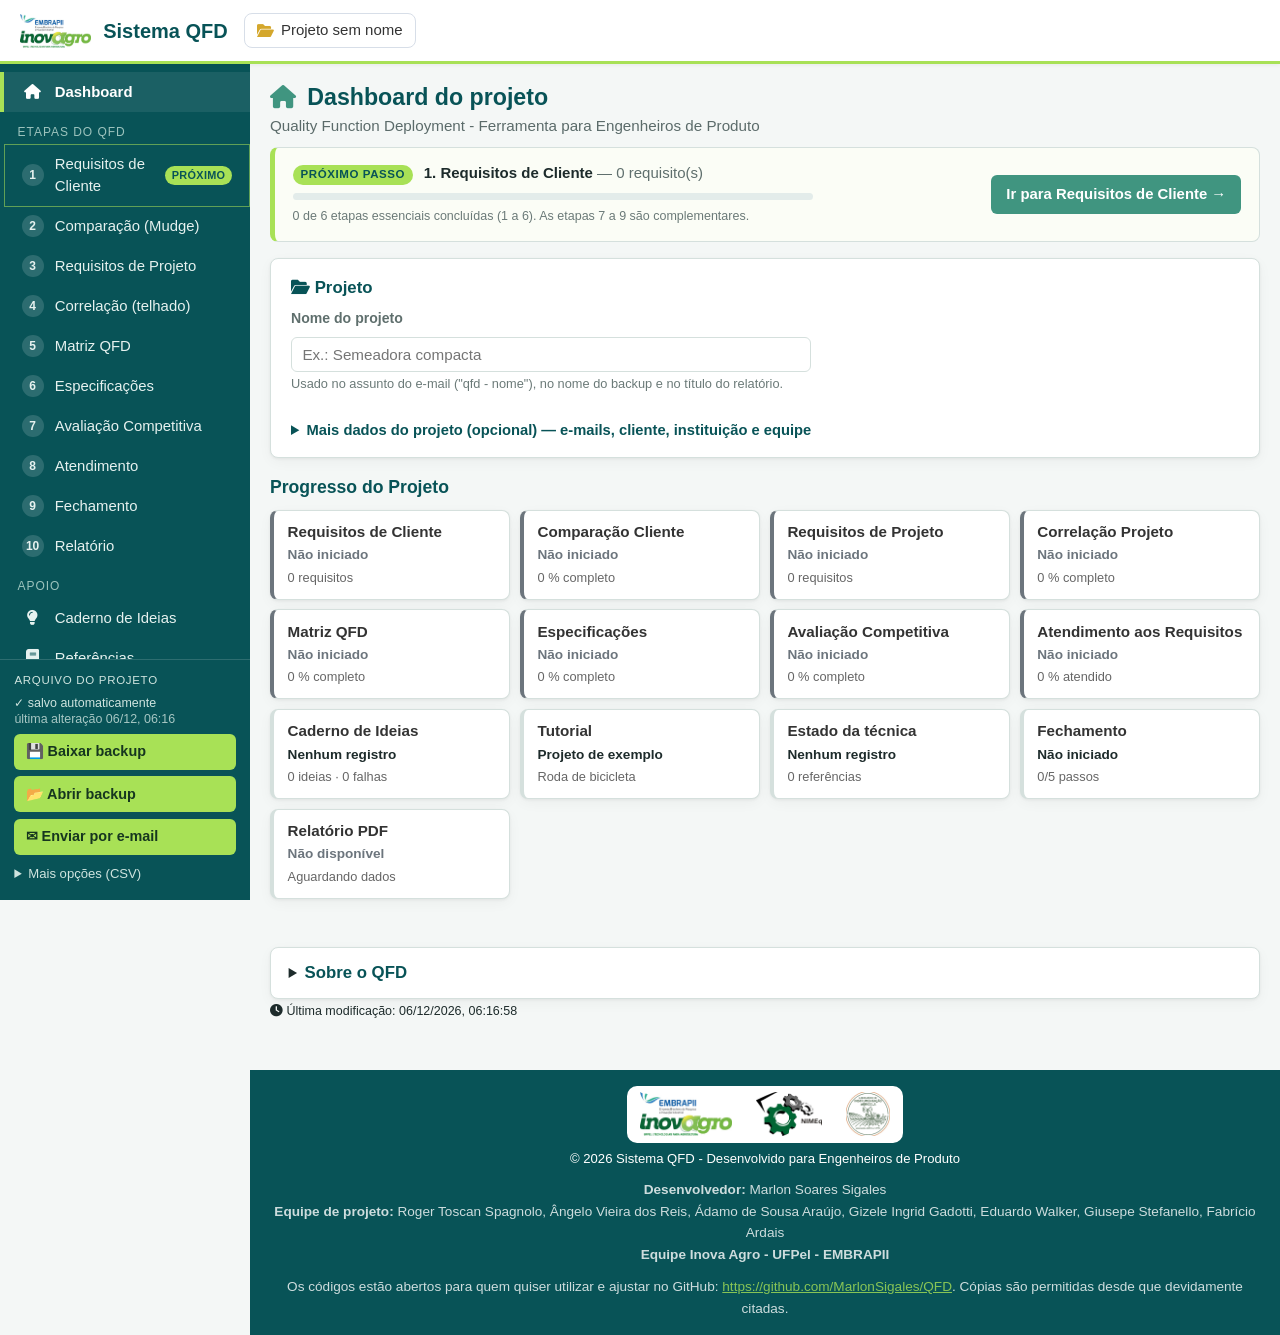
==== commit 38d15e50: "Relatório com o design do Gestão de Projetos; nome Giusepe corrigido - Capa pontilhada com título gr" ====
--- a/index.html
+++ b/index.html
@@ -5,8 +5,8 @@
     <meta name="viewport" content="width=device-width, initial-scale=1.0">
     <title>Sistema QFD - Quality Function Deployment</title>
     <!-- Preload para o CSS carregar imediatamente (evita carregar só após clique no file://) -->
-    <link rel="preload" href="css/style.css?v=20261027d" as="style">
-    <link rel="stylesheet" href="css/style.css?v=20261027d">
+    <link rel="preload" href="css/style.css?v=20261027e" as="style">
+    <link rel="stylesheet" href="css/style.css?v=20261027e">
     <link rel="stylesheet" href="https://cdnjs.cloudflare.com/ajax/libs/font-awesome/6.0.0/css/all.min.css">
 </head>
 <body class="page-dashboard">
@@ -344,7 +344,7 @@
             <p>&copy; 2026 Sistema QFD - Desenvolvido para Engenheiros de Produto</p>
             <p class="footer-credits">
                 <strong>Desenvolvedor:</strong> Marlon Soares Sigales<br>
-                <strong>Equipe de projeto:</strong> Roger Toscan Spagnolo, Ângelo Vieira dos Reis, Ádamo de Sousa Araújo, Gizele Ingrid Gadotti, Eduardo Walker, Giuseppe Stefanello, Fabrício Ardais<br>
+                <strong>Equipe de projeto:</strong> Roger Toscan Spagnolo, Ângelo Vieira dos Reis, Ádamo de Sousa Araújo, Gizele Ingrid Gadotti, Eduardo Walker, Giusepe Stefanello, Fabrício Ardais<br>
                 <strong>Equipe Inova Agro - UFPel - EMBRAPII</strong>
             </p>
             <p class="footer-credits">
@@ -356,9 +356,9 @@
         </div>
     </div>
 
-    <script src="js/database.js?v=20261027d"></script>
-    <script src="js/utils.js?v=20261027d"></script>
-    <script src="js/dashboard.js?v=20261027d"></script>
+    <script src="js/database.js?v=20261027e"></script>
+    <script src="js/utils.js?v=20261027e"></script>
+    <script src="js/dashboard.js?v=20261027e"></script>
 </body>
 </html>
 
--- a/css/style.css
+++ b/css/style.css
@@ -5325,3 +5325,75 @@
 /* número da etapa sempre redondo: não encolhe quando o nome quebra em duas linhas */
 .sidebar-num { flex: 0 0 22px; width: 22px; min-width: 22px; height: 22px; line-height: 1; aspect-ratio: 1 / 1; }
 .grafico-legenda .legenda-asterisco { display: inline-block; vertical-align: middle; margin-right: 0.35rem; }
+
+/* ========================================================================
+   RELATÓRIO — mesmo design do Gestão de Projetos (capa pontilhada, títulos
+   "1 TÍTULO" com linha limão, tabelas com cabeçalho verde e linhas zebradas).
+   A disposição das informações não muda; o PDF sai desta prévia.
+   ======================================================================== */
+#report-content .report-page { font-family: Roboto, "Segoe UI", Arial, sans-serif; color: #1d2b2b; border-radius: 4px; box-shadow: 0 6px 24px rgba(16,24,40,.10); border: 1px solid #d5e0dd; }
+#report-content { background: #e9efed; border-radius: 8px; border-color: #d5e0dd; }
+
+/* capa */
+#report-content .report-capa { position: relative; overflow: hidden; justify-content: flex-start; gap: 0; padding: 2.2rem 2.6rem 2.4rem;
+  background: #fff url('../img/relatorio-fundo-capa.png') left top / 42% auto no-repeat; border-bottom: 0; }
+#report-content .report-capa::before { content: ""; position: absolute; right: 0; bottom: 9%; width: 11%; height: 31%; background: var(--qfd-verde); }
+#report-content .report-capa::after { content: ""; position: absolute; right: 0; bottom: 0; width: 28.5%; height: 9.5%; background: var(--qfd-limao); }
+#report-content .capa-logos { justify-content: flex-start; gap: 1.4rem; }
+#report-content .capa-logos img { height: 46px; }
+#report-content .capa-centro { text-align: left; margin-top: 30%; position: relative; padding-left: 4.2rem; }
+#report-content .capa-centro::before { content: ""; position: absolute; left: 0; top: 0.1rem; width: 2.6rem; height: 2.6rem; background: var(--qfd-verde); }
+#report-content .capa-centro::after { content: ""; position: absolute; left: 2.2rem; top: 2.3rem; width: 1.9rem; height: 1.9rem; background: var(--qfd-limao); }
+#report-content .capa-centro p.capa-tipo { color: var(--qfd-teal); font-size: 1.9rem; font-weight: 400; letter-spacing: 0.01em; line-height: 1.2; margin: 0 0 1.4rem; text-transform: uppercase; }
+#report-content .capa-centro h1 { font-size: 1.45rem; font-weight: 700; color: var(--qfd-teal); margin: 0 0 0.9rem; }
+#report-content .capa-centro p { margin: 0.1rem 0; color: var(--qfd-teal); font-size: 0.92rem; }
+#report-content .capa-centro p span, #report-content .capa-rotulo { color: #1d2b2b; font-weight: 700; }
+#report-content .capa-equipe { text-align: left; margin-top: 2.2rem; padding-left: 4.2rem; font-size: 0.92rem; }
+#report-content .capa-equipe ul { margin: 0.2rem 0 0; }
+#report-content .capa-rodape { text-align: left; margin-top: auto; padding-right: 32%; color: #1d2b2b; font-size: 0.92rem; }
+#report-content .capa-rodape p:first-child { font-size: 1.15rem; color: var(--qfd-teal); }
+#report-content .capa-rodape .report-versao { font-size: 0.78rem; color: #5f6f6d; }
+
+/* cabeçalho simples (sem capa) */
+#report-content .report-header { background: #fff; color: #1d2b2b; border-bottom: 2px solid var(--qfd-limao); padding: 1.8rem 2.25rem 1rem; }
+#report-content .report-header h1 { color: var(--qfd-teal); font-size: 1.6rem; text-transform: uppercase; font-weight: 700; }
+#report-content .report-header h2 { color: var(--qfd-verde); }
+#report-content .report-header p { color: #5f6f6d; }
+
+/* seções: "1 TÍTULO" com linha limão embaixo */
+#report-content .report-section { border-top: 0; padding: 1rem 2.25rem 0.9rem; }
+#report-content .report-section > h3 { display: block; background: none; border: 0; border-bottom: 2px solid var(--qfd-limao); border-radius: 0;
+  padding: 0 0 0.3rem; margin: 0.5rem 0 0.8rem; color: var(--qfd-teal); font-size: 1.15rem; font-weight: 700; letter-spacing: 0.01em; text-transform: uppercase; }
+#report-content .secao-num { color: var(--qfd-teal); margin-right: 0.15rem; }
+#report-content .report-section h4 { color: var(--qfd-verde); font-size: 0.98rem; font-weight: 700; margin: 0.9rem 0 0.35rem; }
+#report-content .report-section p { color: #1d2b2b; font-size: 0.92rem; line-height: 1.5; }
+#report-content .report-sumario ol { line-height: 1.75; color: #1d2b2b; font-size: 0.92rem; }
+
+/* tabelas: cabeçalho verde com texto branco, linhas zebradas, grade fina */
+#report-content .report-table, #report-content .roof-table, #report-content .dictionary-table { border: 1px solid #cfdcda; margin-top: 0.4rem; margin-bottom: 0.6rem; }
+#report-content .report-table thead, #report-content .roof-table thead, #report-content .dictionary-table thead { background: var(--qfd-verde); color: #fff; }
+#report-content .report-table th, #report-content .roof-table th, #report-content .dictionary-table th { background: var(--qfd-verde); color: #fff; font-size: 0.82rem; font-weight: 700; border-color: #cfdcda; }
+#report-content .report-table td, #report-content .roof-table td, #report-content .dictionary-table td { font-size: 0.84rem; border-color: #cfdcda; padding: 0.4rem 0.55rem; }
+#report-content .report-table th { padding: 0.45rem 0.55rem; }
+#report-content .report-table tbody tr:nth-child(even), #report-content .roof-table tbody tr:nth-child(even) { background: #f4f8f7; }
+#report-content .report-table tbody tr:hover, #report-content .roof-table tbody tr:hover { background: #eef7f4; }
+#report-content .report-table th small, #report-content .report-table th span { color: inherit; }
+
+/* caixas de destaque como as do Gestão de Projetos: barra à esquerda + fundo claro */
+#report-content .report-justificativa, #report-content div.report-hint, #report-content p.report-hint { border-radius: 0; border-left: 4px solid var(--qfd-verde); background: #eef7f4; }
+#report-content .report-criticos { border-radius: 0; border-left: 4px solid #c0392b; background: #fdf0ef; }
+
+/* Impressão do relatório (Ctrl+P na página Relatório): sai só o relatório, com a capa na 1ª página inteira */
+@media print {
+  body:has(#report-content .report-page) .page-titulo,
+  body:has(#report-content .report-page) .main-content .container > :not(#report-preview),
+  body:has(#report-content .report-page) #report-preview > .card-header,
+  body:has(#report-content .report-page) .alert { display: none !important; }
+  body:has(#report-content .report-page) #report-preview { border: 0 !important; box-shadow: none !important; padding: 0 !important; margin: 0 !important; display: block !important; }
+  body:has(#report-content .report-page) .main-content, body:has(#report-content .report-page) .main-content .container { padding: 0 !important; margin: 0 !important; max-width: none !important; }
+  #report-content { background: #fff !important; border: 0 !important; padding: 0 !important; }
+  #report-content .report-page { box-shadow: none !important; border: 0 !important; border-radius: 0 !important; }
+  #report-content .report-capa { min-height: 0 !important; height: 255mm; break-after: page; page-break-after: always; -webkit-print-color-adjust: exact; print-color-adjust: exact; }
+  #report-content .report-section > h3 { break-after: avoid; }
+  #report-content .report-table thead, #report-content .report-table th { -webkit-print-color-adjust: exact; print-color-adjust: exact; }
+}
--- a/css/style.css
+++ b/css/style.css
@@ -5325,3 +5325,75 @@
 /* número da etapa sempre redondo: não encolhe quando o nome quebra em duas linhas */
 .sidebar-num { flex: 0 0 22px; width: 22px; min-width: 22px; height: 22px; line-height: 1; aspect-ratio: 1 / 1; }
 .grafico-legenda .legenda-asterisco { display: inline-block; vertical-align: middle; margin-right: 0.35rem; }
+
+/* ========================================================================
+   RELATÓRIO — mesmo design do Gestão de Projetos (capa pontilhada, títulos
+   "1 TÍTULO" com linha limão, tabelas com cabeçalho verde e linhas zebradas).
+   A disposição das informações não muda; o PDF sai desta prévia.
+   ======================================================================== */
+#report-content .report-page { font-family: Roboto, "Segoe UI", Arial, sans-serif; color: #1d2b2b; border-radius: 4px; box-shadow: 0 6px 24px rgba(16,24,40,.10); border: 1px solid #d5e0dd; }
+#report-content { background: #e9efed; border-radius: 8px; border-color: #d5e0dd; }
+
+/* capa */
+#report-content .report-capa { position: relative; overflow: hidden; justify-content: flex-start; gap: 0; padding: 2.2rem 2.6rem 2.4rem;
+  background: #fff url('../img/relatorio-fundo-capa.png') left top / 42% auto no-repeat; border-bottom: 0; }
+#report-content .report-capa::before { content: ""; position: absolute; right: 0; bottom: 9%; width: 11%; height: 31%; background: var(--qfd-verde); }
+#report-content .report-capa::after { content: ""; position: absolute; right: 0; bottom: 0; width: 28.5%; height: 9.5%; background: var(--qfd-limao); }
+#report-content .capa-logos { justify-content: flex-start; gap: 1.4rem; }
+#report-content .capa-logos img { height: 46px; }
+#report-content .capa-centro { text-align: left; margin-top: 30%; position: relative; padding-left: 4.2rem; }
+#report-content .capa-centro::before { content: ""; position: absolute; left: 0; top: 0.1rem; width: 2.6rem; height: 2.6rem; background: var(--qfd-verde); }
+#report-content .capa-centro::after { content: ""; position: absolute; left: 2.2rem; top: 2.3rem; width: 1.9rem; height: 1.9rem; background: var(--qfd-limao); }
+#report-content .capa-centro p.capa-tipo { color: var(--qfd-teal); font-size: 1.9rem; font-weight: 400; letter-spacing: 0.01em; line-height: 1.2; margin: 0 0 1.4rem; text-transform: uppercase; }
+#report-content .capa-centro h1 { font-size: 1.45rem; font-weight: 700; color: var(--qfd-teal); margin: 0 0 0.9rem; }
+#report-content .capa-centro p { margin: 0.1rem 0; color: var(--qfd-teal); font-size: 0.92rem; }
+#report-content .capa-centro p span, #report-content .capa-rotulo { color: #1d2b2b; font-weight: 700; }
+#report-content .capa-equipe { text-align: left; margin-top: 2.2rem; padding-left: 4.2rem; font-size: 0.92rem; }
+#report-content .capa-equipe ul { margin: 0.2rem 0 0; }
+#report-content .capa-rodape { text-align: left; margin-top: auto; padding-right: 32%; color: #1d2b2b; font-size: 0.92rem; }
+#report-content .capa-rodape p:first-child { font-size: 1.15rem; color: var(--qfd-teal); }
+#report-content .capa-rodape .report-versao { font-size: 0.78rem; color: #5f6f6d; }
+
+/* cabeçalho simples (sem capa) */
+#report-content .report-header { background: #fff; color: #1d2b2b; border-bottom: 2px solid var(--qfd-limao); padding: 1.8rem 2.25rem 1rem; }
+#report-content .report-header h1 { color: var(--qfd-teal); font-size: 1.6rem; text-transform: uppercase; font-weight: 700; }
+#report-content .report-header h2 { color: var(--qfd-verde); }
+#report-content .report-header p { color: #5f6f6d; }
+
+/* seções: "1 TÍTULO" com linha limão embaixo */
+#report-content .report-section { border-top: 0; padding: 1rem 2.25rem 0.9rem; }
+#report-content .report-section > h3 { display: block; background: none; border: 0; border-bottom: 2px solid var(--qfd-limao); border-radius: 0;
+  padding: 0 0 0.3rem; margin: 0.5rem 0 0.8rem; color: var(--qfd-teal); font-size: 1.15rem; font-weight: 700; letter-spacing: 0.01em; text-transform: uppercase; }
+#report-content .secao-num { color: var(--qfd-teal); margin-right: 0.15rem; }
+#report-content .report-section h4 { color: var(--qfd-verde); font-size: 0.98rem; font-weight: 700; margin: 0.9rem 0 0.35rem; }
+#report-content .report-section p { color: #1d2b2b; font-size: 0.92rem; line-height: 1.5; }
+#report-content .report-sumario ol { line-height: 1.75; color: #1d2b2b; font-size: 0.92rem; }
+
+/* tabelas: cabeçalho verde com texto branco, linhas zebradas, grade fina */
+#report-content .report-table, #report-content .roof-table, #report-content .dictionary-table { border: 1px solid #cfdcda; margin-top: 0.4rem; margin-bottom: 0.6rem; }
+#report-content .report-table thead, #report-content .roof-table thead, #report-content .dictionary-table thead { background: var(--qfd-verde); color: #fff; }
+#report-content .report-table th, #report-content .roof-table th, #report-content .dictionary-table th { background: var(--qfd-verde); color: #fff; font-size: 0.82rem; font-weight: 700; border-color: #cfdcda; }
+#report-content .report-table td, #report-content .roof-table td, #report-content .dictionary-table td { font-size: 0.84rem; border-color: #cfdcda; padding: 0.4rem 0.55rem; }
+#report-content .report-table th { padding: 0.45rem 0.55rem; }
+#report-content .report-table tbody tr:nth-child(even), #report-content .roof-table tbody tr:nth-child(even) { background: #f4f8f7; }
+#report-content .report-table tbody tr:hover, #report-content .roof-table tbody tr:hover { background: #eef7f4; }
+#report-content .report-table th small, #report-content .report-table th span { color: inherit; }
+
+/* caixas de destaque como as do Gestão de Projetos: barra à esquerda + fundo claro */
+#report-content .report-justificativa, #report-content div.report-hint, #report-content p.report-hint { border-radius: 0; border-left: 4px solid var(--qfd-verde); background: #eef7f4; }
+#report-content .report-criticos { border-radius: 0; border-left: 4px solid #c0392b; background: #fdf0ef; }
+
+/* Impressão do relatório (Ctrl+P na página Relatório): sai só o relatório, com a capa na 1ª página inteira */
+@media print {
+  body:has(#report-content .report-page) .page-titulo,
+  body:has(#report-content .report-page) .main-content .container > :not(#report-preview),
+  body:has(#report-content .report-page) #report-preview > .card-header,
+  body:has(#report-content .report-page) .alert { display: none !important; }
+  body:has(#report-content .report-page) #report-preview { border: 0 !important; box-shadow: none !important; padding: 0 !important; margin: 0 !important; display: block !important; }
+  body:has(#report-content .report-page) .main-content, body:has(#report-content .report-page) .main-content .container { padding: 0 !important; margin: 0 !important; max-width: none !important; }
+  #report-content { background: #fff !important; border: 0 !important; padding: 0 !important; }
+  #report-content .report-page { box-shadow: none !important; border: 0 !important; border-radius: 0 !important; }
+  #report-content .report-capa { min-height: 0 !important; height: 255mm; break-after: page; page-break-after: always; -webkit-print-color-adjust: exact; print-color-adjust: exact; }
+  #report-content .report-section > h3 { break-after: avoid; }
+  #report-content .report-table thead, #report-content .report-table th { -webkit-print-color-adjust: exact; print-color-adjust: exact; }
+}
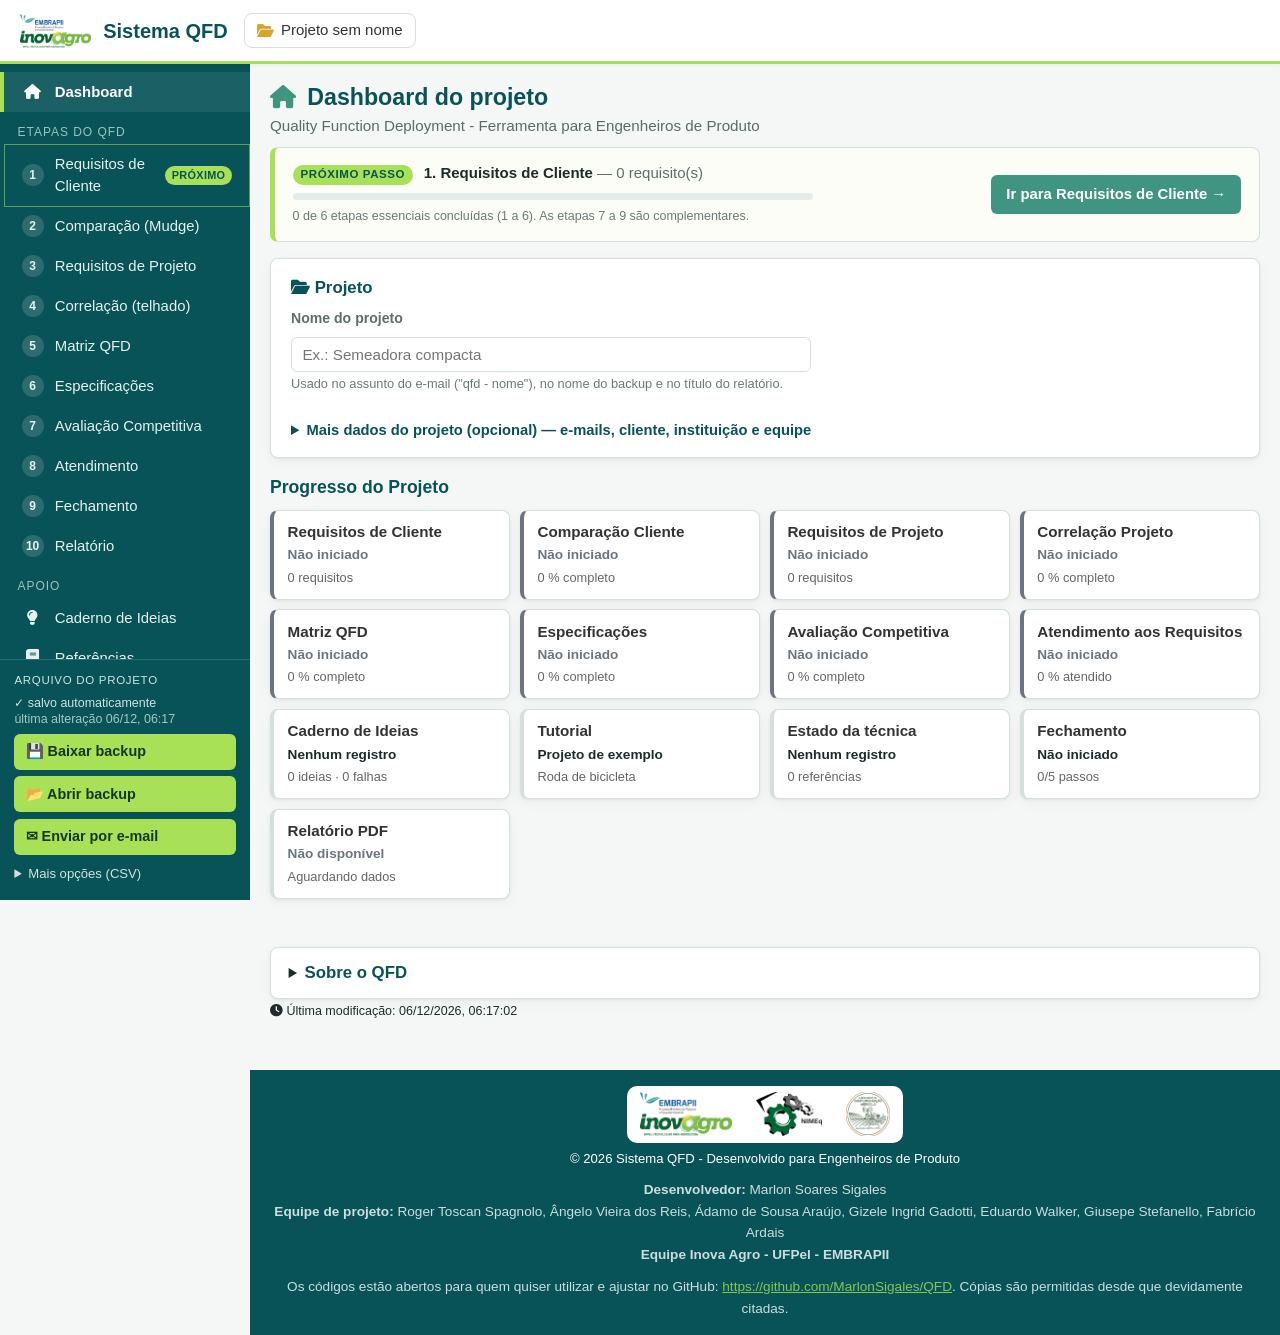
==== commit c70c925d: "Relatório: cabeçalhos RP da Matriz QFD na horizontal e colunas mais largas Os rótulos RP1, RP2... fi" ====
--- a/index.html
+++ b/index.html
@@ -5,8 +5,8 @@
     <meta name="viewport" content="width=device-width, initial-scale=1.0">
     <title>Sistema QFD - Quality Function Deployment</title>
     <!-- Preload para o CSS carregar imediatamente (evita carregar só após clique no file://) -->
-    <link rel="preload" href="css/style.css?v=20261027e" as="style">
-    <link rel="stylesheet" href="css/style.css?v=20261027e">
+    <link rel="preload" href="css/style.css?v=20261027f" as="style">
+    <link rel="stylesheet" href="css/style.css?v=20261027f">
     <link rel="stylesheet" href="https://cdnjs.cloudflare.com/ajax/libs/font-awesome/6.0.0/css/all.min.css">
 </head>
 <body class="page-dashboard">
@@ -356,9 +356,9 @@
         </div>
     </div>
 
-    <script src="js/database.js?v=20261027e"></script>
-    <script src="js/utils.js?v=20261027e"></script>
-    <script src="js/dashboard.js?v=20261027e"></script>
+    <script src="js/database.js?v=20261027f"></script>
+    <script src="js/utils.js?v=20261027f"></script>
+    <script src="js/dashboard.js?v=20261027f"></script>
 </body>
 </html>
 
--- a/css/style.css
+++ b/css/style.css
@@ -5397,3 +5397,14 @@
   #report-content .report-section > h3 { break-after: avoid; }
   #report-content .report-table thead, #report-content .report-table th { -webkit-print-color-adjust: exact; print-color-adjust: exact; }
 }
+
+/* Matriz QFD no relatório: "RP1", "RP2"… na horizontal (são curtos; girados ficavam de cabeça para baixo e
+   apertados) e colunas com largura para os números da soma e do % */
+#report-content .qfd-matrix-report .qfd-rp-header { width: 54px; min-width: 54px; max-width: none; padding: 0.45rem 0.3rem; vertical-align: middle; }
+#report-content .qfd-matrix-report .qfd-rp-header span { writing-mode: horizontal-tb; transform: none; font-size: 0.82rem; white-space: nowrap; }
+#report-content .qfd-matrix-report .qfd-cell { width: 54px; min-width: 54px; max-width: none; height: 26px; font-size: 0.84rem; }
+#report-content .qfd-matrix-report td, #report-content .qfd-matrix-report tfoot td { text-align: center; }
+#report-content .qfd-matrix-report .qfd-rc-label, #report-content .qfd-matrix-report tfoot th { text-align: left; }
+#report-content .qfd-matrix-report.matriz-compacta .qfd-rp-header, #report-content .qfd-matrix-report.matriz-compacta .qfd-cell { width: 38px; min-width: 38px; padding-left: 1px; padding-right: 1px; }
+#report-content .qfd-matrix-report.matriz-compacta .qfd-rp-header span { font-size: 0.72rem; }
+#report-content .qfd-matrix-report.matriz-compacta td { font-size: 0.72rem; padding-left: 1px; padding-right: 1px; }
--- a/css/style.css
+++ b/css/style.css
@@ -5397,3 +5397,14 @@
   #report-content .report-section > h3 { break-after: avoid; }
   #report-content .report-table thead, #report-content .report-table th { -webkit-print-color-adjust: exact; print-color-adjust: exact; }
 }
+
+/* Matriz QFD no relatório: "RP1", "RP2"… na horizontal (são curtos; girados ficavam de cabeça para baixo e
+   apertados) e colunas com largura para os números da soma e do % */
+#report-content .qfd-matrix-report .qfd-rp-header { width: 54px; min-width: 54px; max-width: none; padding: 0.45rem 0.3rem; vertical-align: middle; }
+#report-content .qfd-matrix-report .qfd-rp-header span { writing-mode: horizontal-tb; transform: none; font-size: 0.82rem; white-space: nowrap; }
+#report-content .qfd-matrix-report .qfd-cell { width: 54px; min-width: 54px; max-width: none; height: 26px; font-size: 0.84rem; }
+#report-content .qfd-matrix-report td, #report-content .qfd-matrix-report tfoot td { text-align: center; }
+#report-content .qfd-matrix-report .qfd-rc-label, #report-content .qfd-matrix-report tfoot th { text-align: left; }
+#report-content .qfd-matrix-report.matriz-compacta .qfd-rp-header, #report-content .qfd-matrix-report.matriz-compacta .qfd-cell { width: 38px; min-width: 38px; padding-left: 1px; padding-right: 1px; }
+#report-content .qfd-matrix-report.matriz-compacta .qfd-rp-header span { font-size: 0.72rem; }
+#report-content .qfd-matrix-report.matriz-compacta td { font-size: 0.72rem; padding-left: 1px; padding-right: 1px; }
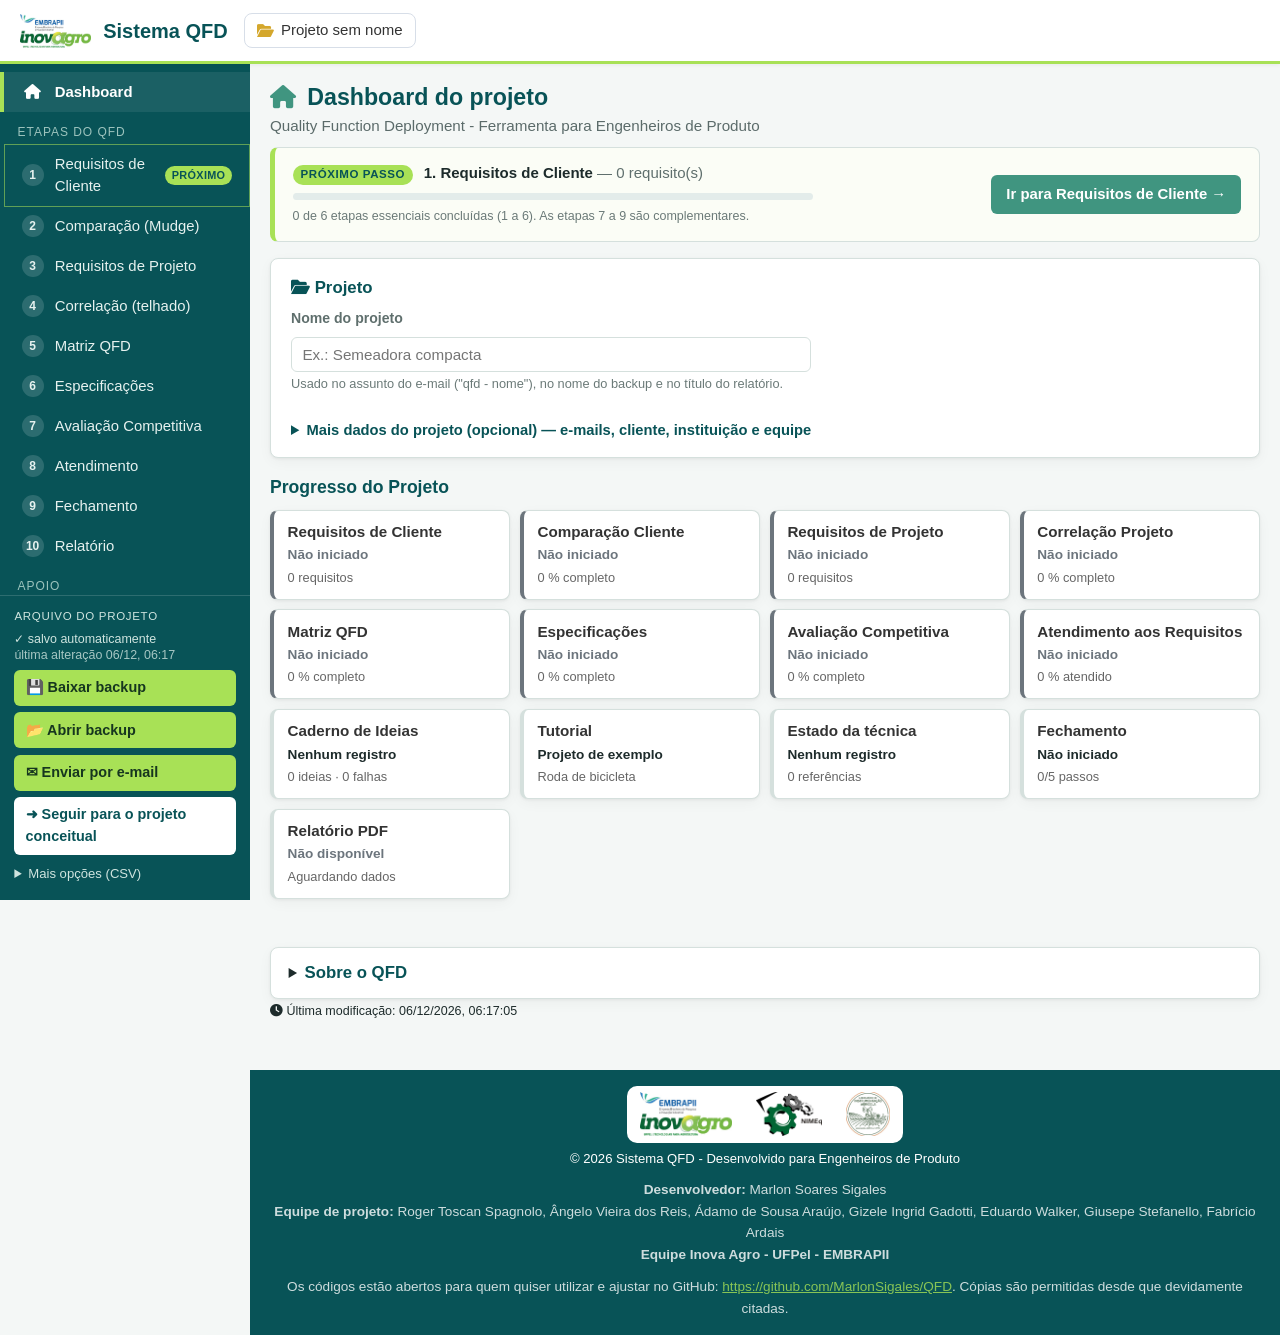
==== commit 3dea3828: "Botão Seguir para o projeto conceitual (lê este QFD no mesmo navegador) Co-Authored-By: Claude Opus " ====
--- a/index.html
+++ b/index.html
@@ -5,8 +5,8 @@
     <meta name="viewport" content="width=device-width, initial-scale=1.0">
     <title>Sistema QFD - Quality Function Deployment</title>
     <!-- Preload para o CSS carregar imediatamente (evita carregar só após clique no file://) -->
-    <link rel="preload" href="css/style.css?v=20261027f" as="style">
-    <link rel="stylesheet" href="css/style.css?v=20261027f">
+    <link rel="preload" href="css/style.css?v=20261027g" as="style">
+    <link rel="stylesheet" href="css/style.css?v=20261027g">
     <link rel="stylesheet" href="https://cdnjs.cloudflare.com/ajax/libs/font-awesome/6.0.0/css/all.min.css">
 </head>
 <body class="page-dashboard">
@@ -356,9 +356,9 @@
         </div>
     </div>
 
-    <script src="js/database.js?v=20261027f"></script>
-    <script src="js/utils.js?v=20261027f"></script>
-    <script src="js/dashboard.js?v=20261027f"></script>
+    <script src="js/database.js?v=20261027g"></script>
+    <script src="js/utils.js?v=20261027g"></script>
+    <script src="js/dashboard.js?v=20261027g"></script>
 </body>
 </html>
 
--- a/css/style.css
+++ b/css/style.css
@@ -5408,3 +5408,6 @@
 #report-content .qfd-matrix-report.matriz-compacta .qfd-rp-header, #report-content .qfd-matrix-report.matriz-compacta .qfd-cell { width: 38px; min-width: 38px; padding-left: 1px; padding-right: 1px; }
 #report-content .qfd-matrix-report.matriz-compacta .qfd-rp-header span { font-size: 0.72rem; }
 #report-content .qfd-matrix-report.matriz-compacta td { font-size: 0.72rem; padding-left: 1px; padding-right: 1px; }
+/* atalho para a fase seguinte (projeto conceitual) no bloco "Arquivo do projeto" */
+a.sidebar-arquivo-btn { display: block; text-decoration: none; }
+.sidebar-arquivo-seguir { background: #fff; color: var(--qfd-teal); }
--- a/css/style.css
+++ b/css/style.css
@@ -5408,3 +5408,6 @@
 #report-content .qfd-matrix-report.matriz-compacta .qfd-rp-header, #report-content .qfd-matrix-report.matriz-compacta .qfd-cell { width: 38px; min-width: 38px; padding-left: 1px; padding-right: 1px; }
 #report-content .qfd-matrix-report.matriz-compacta .qfd-rp-header span { font-size: 0.72rem; }
 #report-content .qfd-matrix-report.matriz-compacta td { font-size: 0.72rem; padding-left: 1px; padding-right: 1px; }
+/* atalho para a fase seguinte (projeto conceitual) no bloco "Arquivo do projeto" */
+a.sidebar-arquivo-btn { display: block; text-decoration: none; }
+.sidebar-arquivo-seguir { background: #fff; color: var(--qfd-teal); }
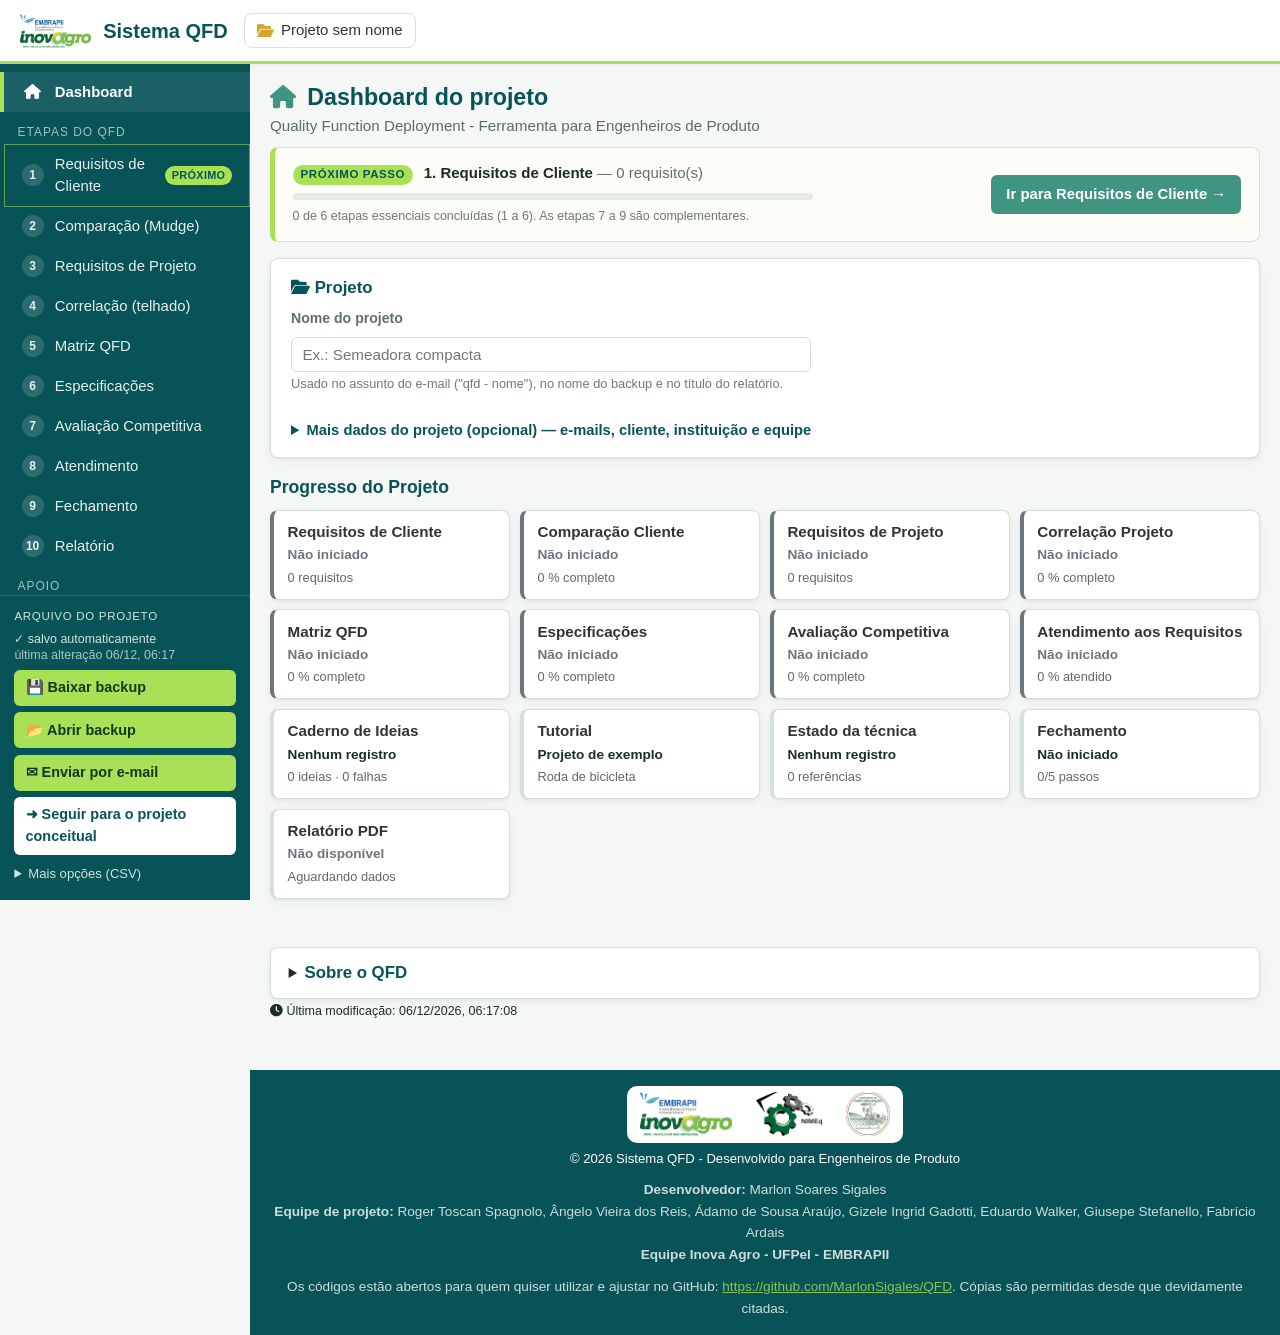
==== commit 82065ce2: "Fim do QFD: próxima fase abre o projeto conceitual já importando este QFD Co-Authored-By: Claude Opu" ====
--- a/index.html
+++ b/index.html
@@ -5,8 +5,8 @@
     <meta name="viewport" content="width=device-width, initial-scale=1.0">
     <title>Sistema QFD - Quality Function Deployment</title>
     <!-- Preload para o CSS carregar imediatamente (evita carregar só após clique no file://) -->
-    <link rel="preload" href="css/style.css?v=20261027g" as="style">
-    <link rel="stylesheet" href="css/style.css?v=20261027g">
+    <link rel="preload" href="css/style.css?v=20261027h" as="style">
+    <link rel="stylesheet" href="css/style.css?v=20261027h">
     <link rel="stylesheet" href="https://cdnjs.cloudflare.com/ajax/libs/font-awesome/6.0.0/css/all.min.css">
 </head>
 <body class="page-dashboard">
@@ -356,9 +356,9 @@
         </div>
     </div>
 
-    <script src="js/database.js?v=20261027g"></script>
-    <script src="js/utils.js?v=20261027g"></script>
-    <script src="js/dashboard.js?v=20261027g"></script>
+    <script src="js/database.js?v=20261027h"></script>
+    <script src="js/utils.js?v=20261027h"></script>
+    <script src="js/dashboard.js?v=20261027h"></script>
 </body>
 </html>
 
--- a/css/style.css
+++ b/css/style.css
@@ -5411,3 +5411,11 @@
 /* atalho para a fase seguinte (projeto conceitual) no bloco "Arquivo do projeto" */
 a.sidebar-arquivo-btn { display: block; text-decoration: none; }
 .sidebar-arquivo-seguir { background: #fff; color: var(--qfd-teal); }
+/* fim do QFD: próxima fase (projeto conceitual) */
+.proxima-fase { display: flex; gap: 1rem; align-items: center; justify-content: space-between; flex-wrap: wrap; border-left: 5px solid var(--qfd-limao); background: #fbfdf6; }
+.proxima-fase-texto { flex: 1 1 360px; min-width: 0; }
+.proxima-fase h3 { color: var(--qfd-teal); margin: 0.3rem 0; }
+.proxima-fase p { margin: 0.2rem 0; }
+.proxima-fase-nota { font-size: 0.85rem; color: #5f6f6d; }
+.btn-proxima-fase { white-space: normal; text-align: center; }
+.proximo-passo-rotulo { display: inline-block; font-size: 0.72rem; font-weight: 700; text-transform: uppercase; letter-spacing: .05em; background: var(--qfd-limao); color: var(--qfd-teal); border-radius: 10px; padding: 1px 8px; }
--- a/css/style.css
+++ b/css/style.css
@@ -5411,3 +5411,11 @@
 /* atalho para a fase seguinte (projeto conceitual) no bloco "Arquivo do projeto" */
 a.sidebar-arquivo-btn { display: block; text-decoration: none; }
 .sidebar-arquivo-seguir { background: #fff; color: var(--qfd-teal); }
+/* fim do QFD: próxima fase (projeto conceitual) */
+.proxima-fase { display: flex; gap: 1rem; align-items: center; justify-content: space-between; flex-wrap: wrap; border-left: 5px solid var(--qfd-limao); background: #fbfdf6; }
+.proxima-fase-texto { flex: 1 1 360px; min-width: 0; }
+.proxima-fase h3 { color: var(--qfd-teal); margin: 0.3rem 0; }
+.proxima-fase p { margin: 0.2rem 0; }
+.proxima-fase-nota { font-size: 0.85rem; color: #5f6f6d; }
+.btn-proxima-fase { white-space: normal; text-align: center; }
+.proximo-passo-rotulo { display: inline-block; font-size: 0.72rem; font-weight: 700; text-transform: uppercase; letter-spacing: .05em; background: var(--qfd-limao); color: var(--qfd-teal); border-radius: 10px; padding: 1px 8px; }
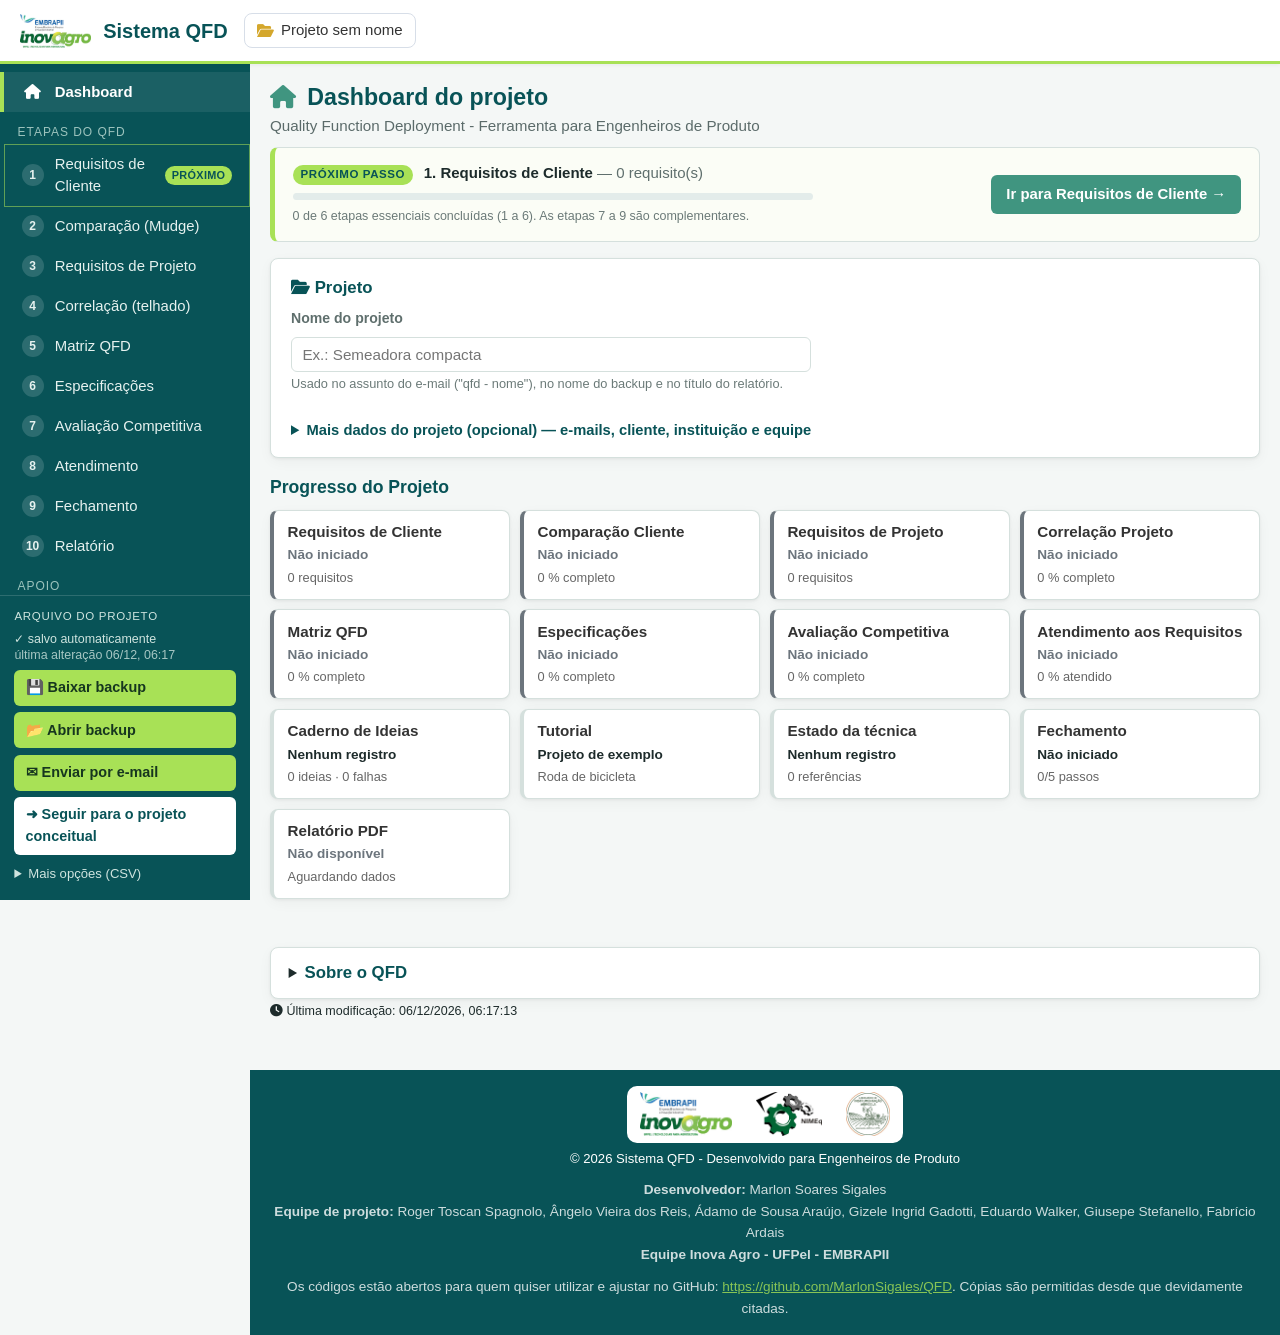
==== commit 6d0fdab2: "Ícone do Laboratório de Instrumentação Agrícola na aba do navegador Co-Authored-By: Claude Opus 5.5 " ====
--- a/index.html
+++ b/index.html
@@ -3,6 +3,8 @@
 <head>
     <meta charset="UTF-8">
     <meta name="viewport" content="width=device-width, initial-scale=1.0">
+    <link rel="icon" type="image/png" href="img/icone-instagri.png">
+    <link rel="apple-touch-icon" href="img/icone-instagri-180.png">
     <title>Sistema QFD - Quality Function Deployment</title>
     <!-- Preload para o CSS carregar imediatamente (evita carregar só após clique no file://) -->
     <link rel="preload" href="css/style.css?v=20261027h" as="style">
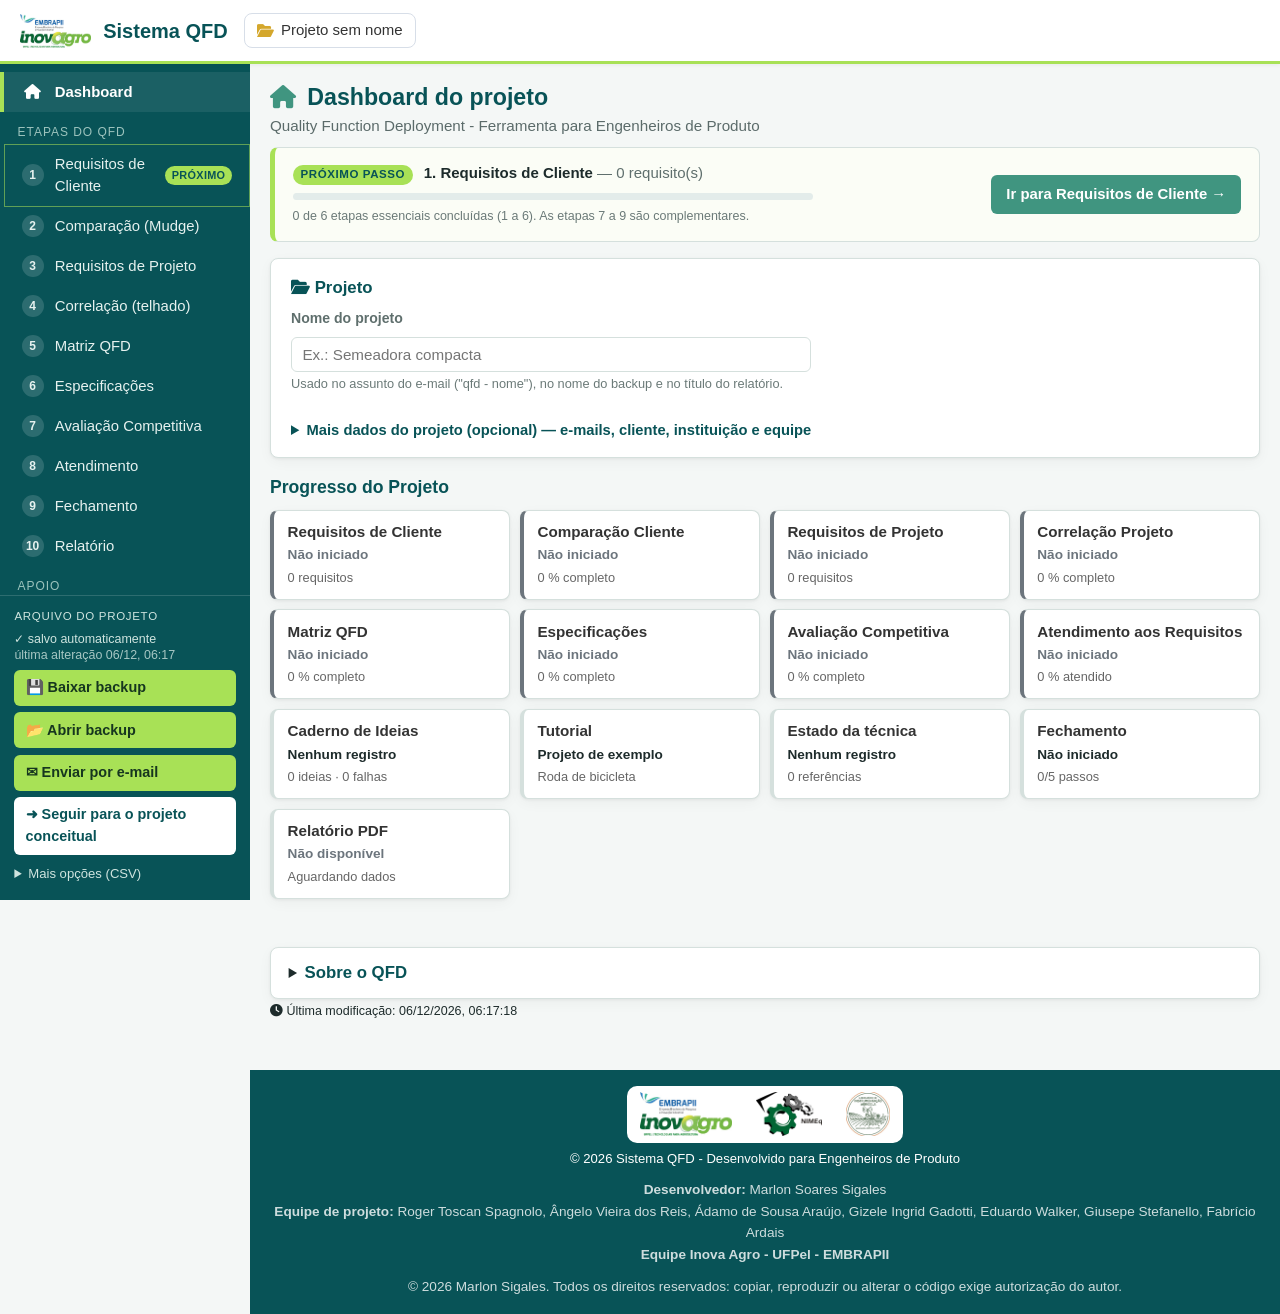
==== commit b924c16e: "Projeto proprietário: aviso de direitos reservados no rodapé e LICENSE Co-Authored-By: Claude Opus 5" ====
--- a/index.html
+++ b/index.html
@@ -350,8 +350,7 @@
                 <strong>Equipe Inova Agro - UFPel - EMBRAPII</strong>
             </p>
             <p class="footer-credits">
-                Os códigos estão abertos para quem quiser utilizar e ajustar no GitHub: <a href="https://github.com/MarlonSigales/QFD" target="_blank" rel="noopener">https://github.com/MarlonSigales/QFD</a>.
-                Cópias são permitidas desde que devidamente citadas.
+                © 2026 Marlon Sigales. Todos os direitos reservados: copiar, reproduzir ou alterar o código exige autorização do autor.
             </p>
         </div>
     </footer>
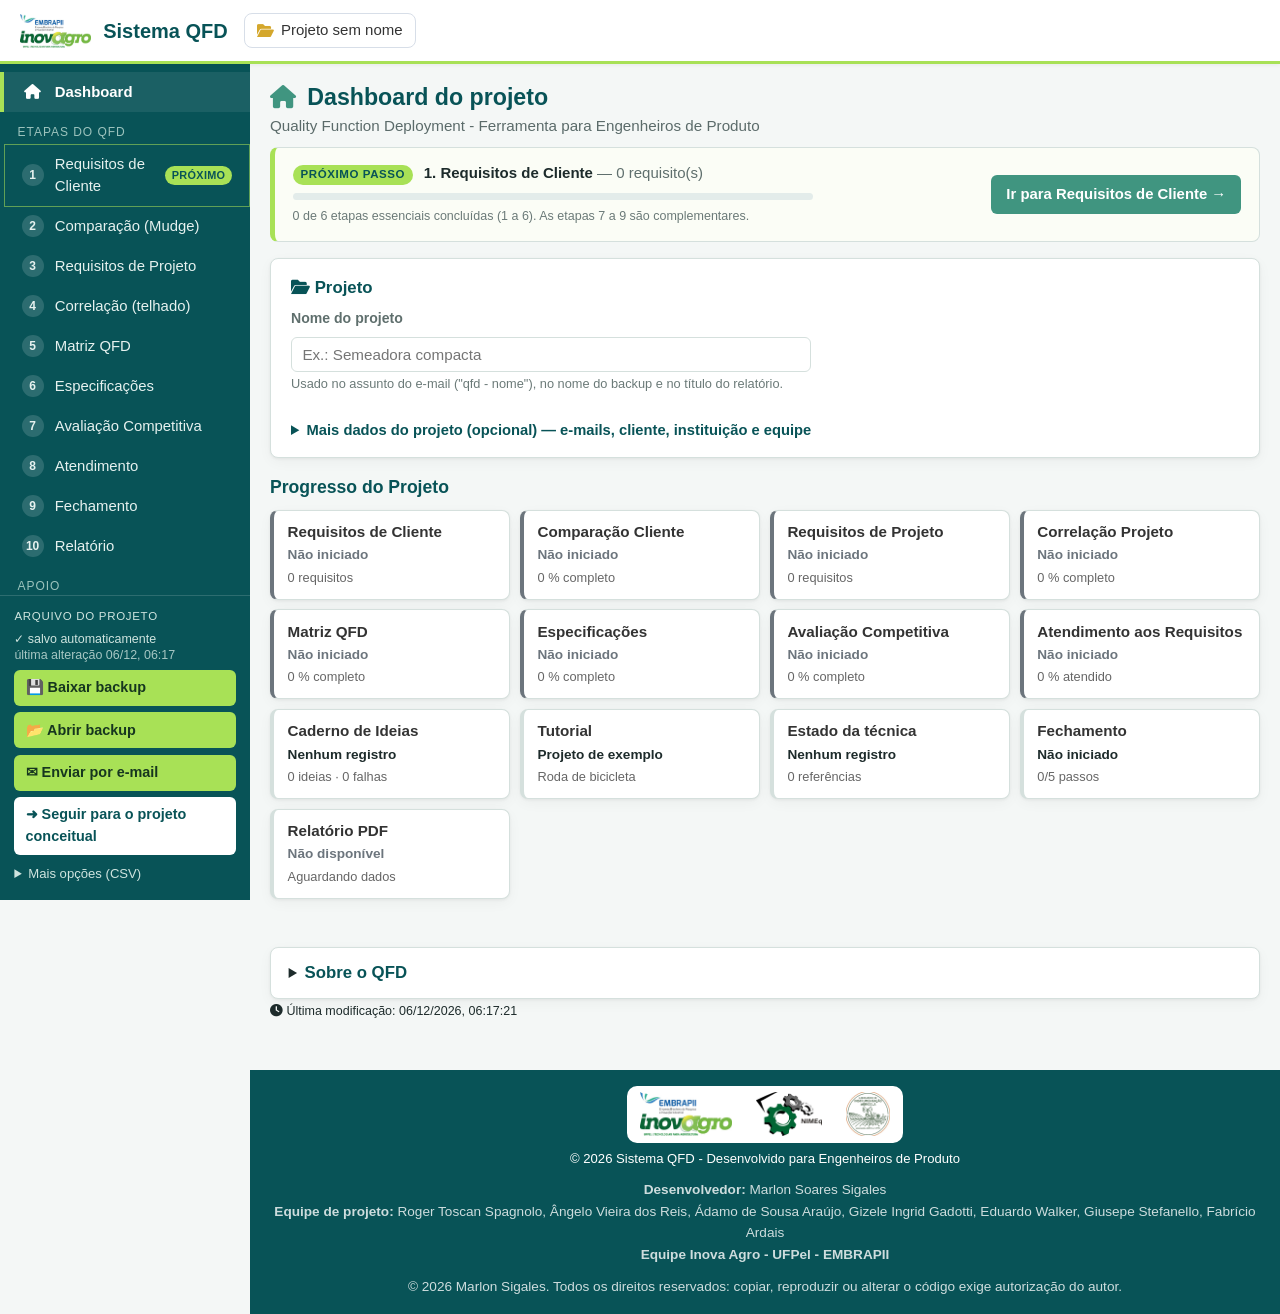
==== commit 05fc53a3: "Bibliotecas locais (Font Awesome, jsPDF, html2canvas), acessibilidade básica e getComparacaoCliente " ====
--- a/index.html
+++ b/index.html
@@ -9,7 +9,7 @@
     <!-- Preload para o CSS carregar imediatamente (evita carregar só após clique no file://) -->
     <link rel="preload" href="css/style.css?v=20261027h" as="style">
     <link rel="stylesheet" href="css/style.css?v=20261027h">
-    <link rel="stylesheet" href="https://cdnjs.cloudflare.com/ajax/libs/font-awesome/6.0.0/css/all.min.css">
+    <link rel="stylesheet" href="lib/fontawesome/css/all.min.css">
 </head>
 <body class="page-dashboard">
 
--- a/css/style.css
+++ b/css/style.css
@@ -5419,3 +5419,9 @@
 .proxima-fase-nota { font-size: 0.85rem; color: #5f6f6d; }
 .btn-proxima-fase { white-space: normal; text-align: center; }
 .proximo-passo-rotulo { display: inline-block; font-size: 0.72rem; font-weight: 700; text-transform: uppercase; letter-spacing: .05em; background: var(--qfd-limao); color: var(--qfd-teal); border-radius: 10px; padding: 1px 8px; }
+
+/* acessibilidade: foco visível no teclado e atalho para o conteúdo */
+:focus-visible { outline: 3px solid #a8e156; outline-offset: 2px; }
+[role="button"][tabindex]:focus-visible { outline: 3px solid #409580; }
+.pular-conteudo { position: absolute; left: -9999px; top: 0; z-index: 10000; background: #085357; color: #fff; padding: .5rem .8rem; border-radius: 0 0 6px 0; }
+.pular-conteudo:focus { left: 0; }
--- a/css/style.css
+++ b/css/style.css
@@ -5419,3 +5419,9 @@
 .proxima-fase-nota { font-size: 0.85rem; color: #5f6f6d; }
 .btn-proxima-fase { white-space: normal; text-align: center; }
 .proximo-passo-rotulo { display: inline-block; font-size: 0.72rem; font-weight: 700; text-transform: uppercase; letter-spacing: .05em; background: var(--qfd-limao); color: var(--qfd-teal); border-radius: 10px; padding: 1px 8px; }
+
+/* acessibilidade: foco visível no teclado e atalho para o conteúdo */
+:focus-visible { outline: 3px solid #a8e156; outline-offset: 2px; }
+[role="button"][tabindex]:focus-visible { outline: 3px solid #409580; }
+.pular-conteudo { position: absolute; left: -9999px; top: 0; z-index: 10000; background: #085357; color: #fff; padding: .5rem .8rem; border-radius: 0 0 6px 0; }
+.pular-conteudo:focus { left: 0; }
